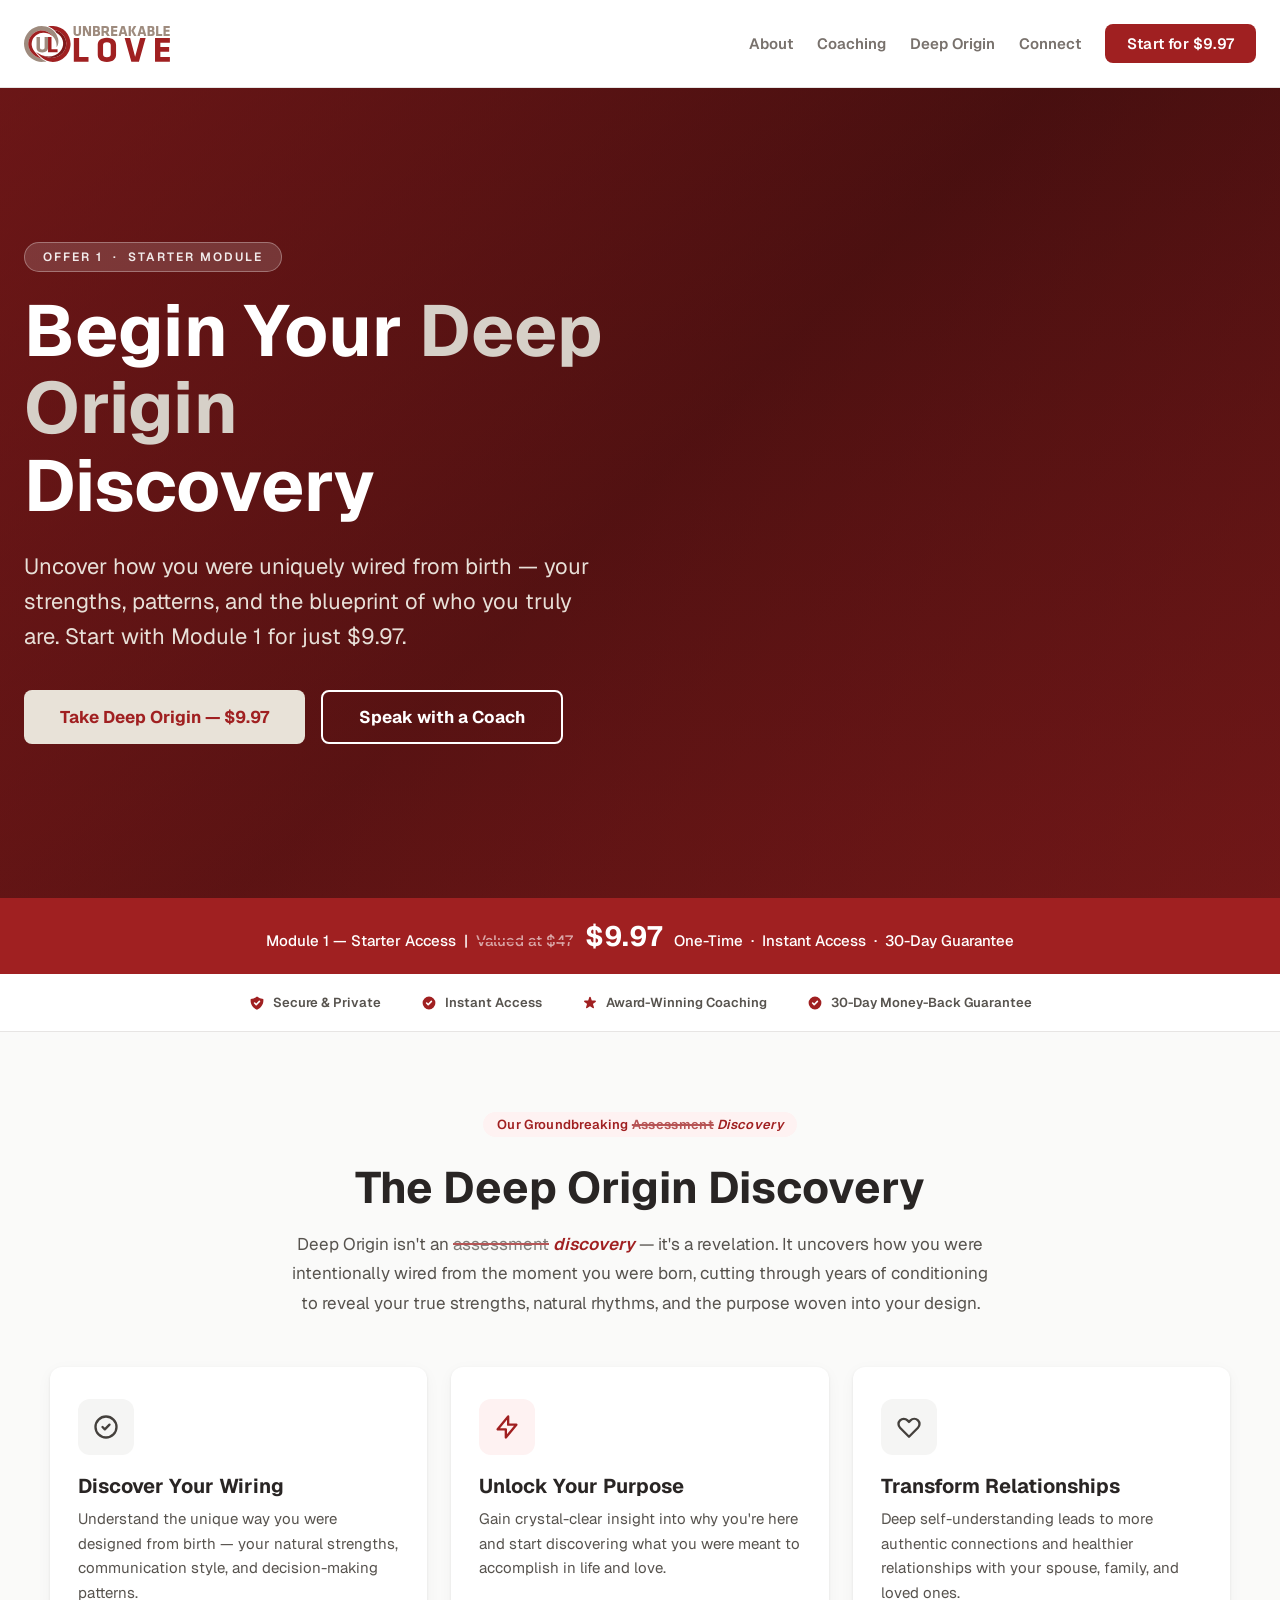
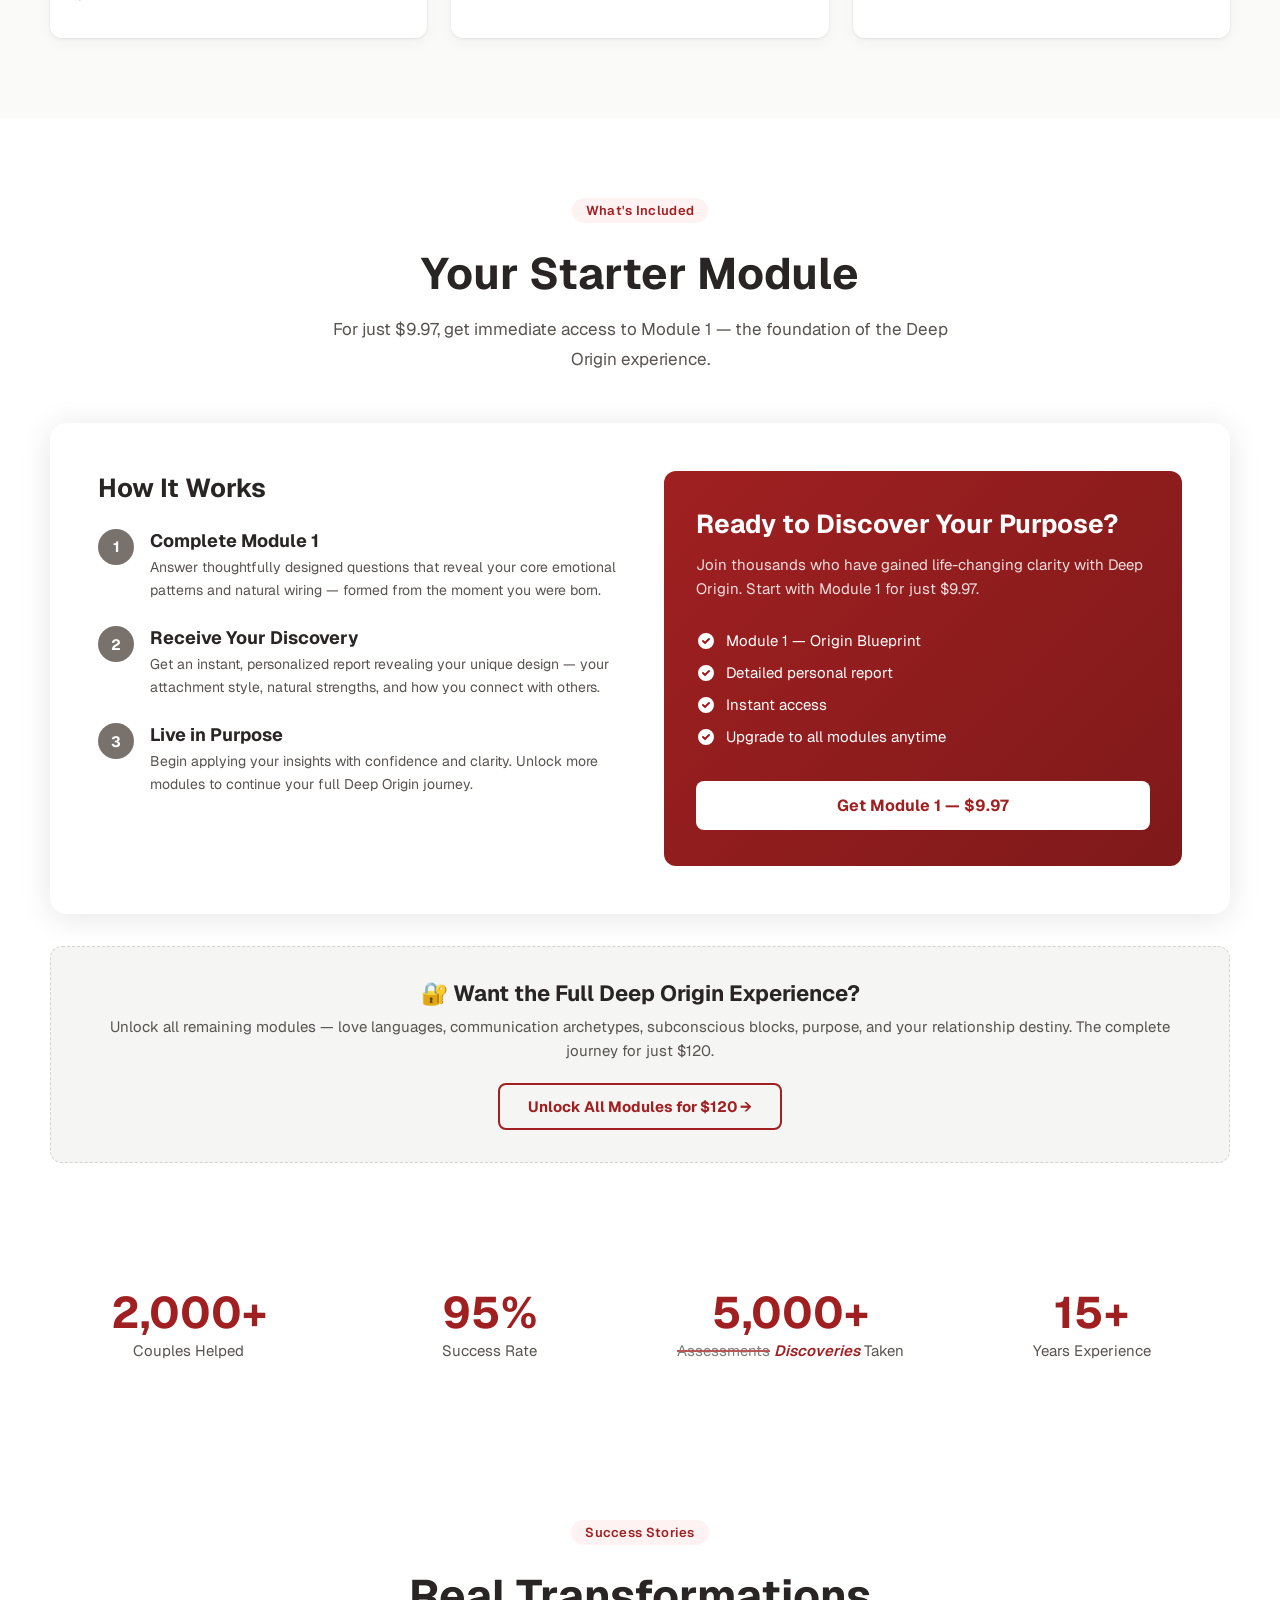
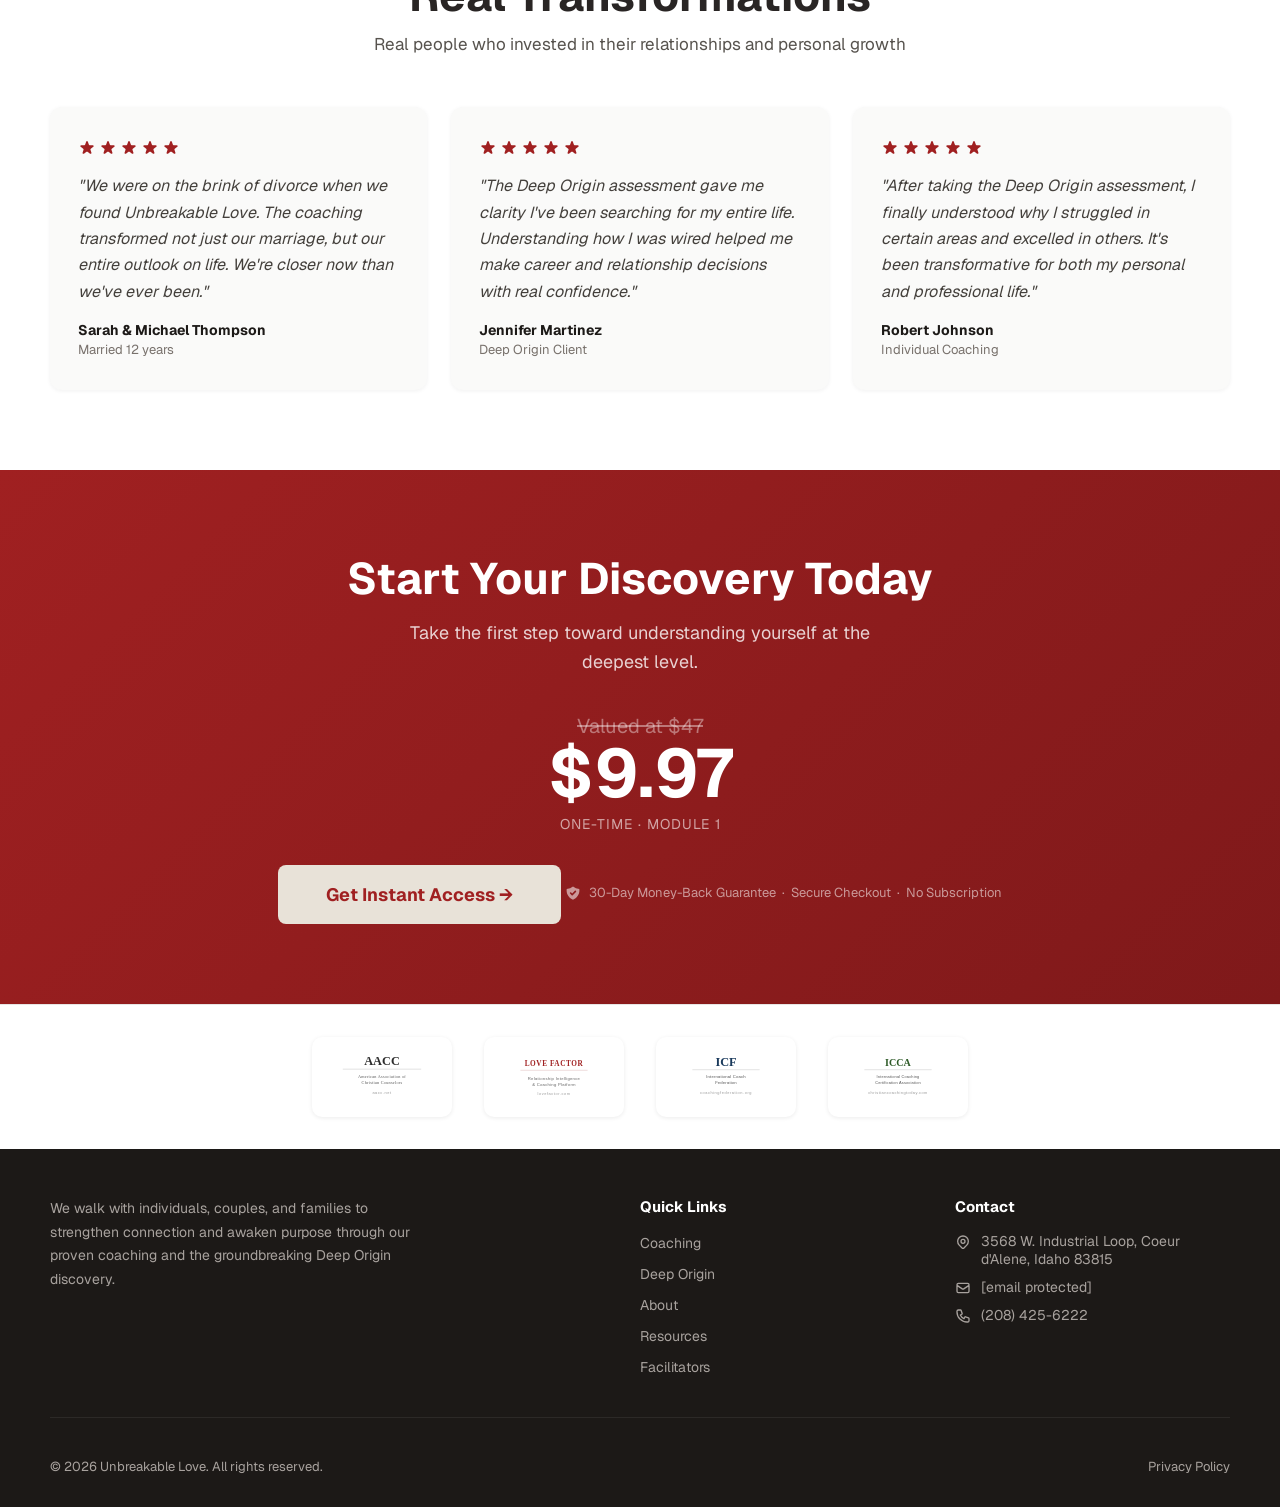
==== index.html @ 529468a9 "index page" ====
<!DOCTYPE html>
<html lang="en">
<head>
<meta charset="UTF-8">
<meta name="viewport" content="width=device-width, initial-scale=1.0">
<title>Deep Origin – Starter Module | Unbreakable Love</title>
<link href="https://fonts.googleapis.com/css2?family=Geist:wght@300;400;500;600;700&family=Lora:ital,wght@0,400;0,600;1,400&display=swap" rel="stylesheet">
<style>
  *, *::before, *::after { box-sizing: border-box; margin: 0; padding: 0; }

  :root {
    --primary:     #a02021;
    --primary-dk:  #7f191a;
    --primary-lt:  #c0392b;
    --stone-50:    #fafaf9;
    --stone-100:   #f5f5f4;
    --stone-200:   #e7e5e4;
    --stone-300:   #d6d3d1;
    --stone-400:   #a8a29e;
    --stone-500:   #78716c;
    --stone-600:   #57534e;
    --stone-700:   #44403c;
    --stone-800:   #292524;
    --stone-900:   #1c1917;
    --white:       #ffffff;
    --r:           8px;
  }

  html { scroll-behavior: smooth; }
  body {
    font-family: 'Geist', system-ui, sans-serif;
    background: var(--white);
    color: var(--stone-800);
    overflow-x: hidden;
    -webkit-font-smoothing: antialiased;
  }

  /* ── NAV ── */
  nav {
    position: sticky; top: 0; z-index: 100;
    background: rgba(255,255,255,0.85);
    backdrop-filter: blur(12px) saturate(150%);
    border-bottom: 1px solid var(--stone-200);
    padding: 0 24px;
    height: 5.5rem;
    display: flex; align-items: center; justify-content: center;
  }

  .nav-inner {
    width: 100%; max-width: 1280px;
    display: flex; align-items: center; justify-content: space-between;
  }

  .nav-logo img { height: 36px; display: block; }
  .nav-logo-text {
    font-family: 'Lora', serif;
    font-size: 20px; font-weight: 600;
    color: var(--stone-800);
  }

  .nav-links { display: flex; align-items: center; gap: 24px; }
  .nav-links a {
    font-size: 15px; font-weight: 600; color: var(--stone-500);
    text-decoration: none; transition: color 0.15s;
  }
  .nav-links a:hover { color: var(--primary); }

  .nav-cta {
    background: var(--primary);
    color: var(--white) !important;
    padding: 10px 22px;
    border-radius: var(--r);
    font-weight: 600;
    font-size: 14px;
    letter-spacing: 0.2px;
    transition: background 0.15s, transform 0.15s !important;
  }
  .nav-cta:hover { background: var(--primary-dk) !important; transform: translateY(-1px); }

  /* ── HERO ── */
  .hero {
    position: relative;
    min-height: 90vh;
    display: flex; align-items: center; justify-content: center;
    overflow: hidden;
  }

  .hero-bg {
    position: absolute; inset: 0;
    background: linear-gradient(135deg, rgba(160,32,33,0.55) 0%, rgba(127,25,26,0.35) 50%, rgba(160,32,33,0.45) 100%),
                linear-gradient(180deg, #2a0a0a 0%, #4a1010 100%);
  }

  /* Couple photo overlay using a warm gradient to simulate the site photo */
  .hero-bg::after {
    content: '';
    position: absolute; inset: 0;
    background-image: url('https://www.unbreakablelove.com/images/backgrounds/hero-couple.png');
    background-size: cover;
    background-position: center;
    opacity: 0.7;
    mix-blend-mode: multiply;
  }

  .hero-inner {
    position: relative; z-index: 2;
    max-width: 1280px; width: 100%;
    padding: 8rem 24px;
  }

  .hero-content { max-width: 720px; }

  .hero h1 {
    font-size: clamp(40px, 7vw, 72px);
    font-weight: 700;
    color: var(--white);
    line-height: 1.08;
    margin-bottom: 24px;
  }

  .hero h1 span { color: #d6d0c8; }

  .hero-sub {
    font-size: clamp(17px, 2.2vw, 22px);
    color: #e8e0d8;
    line-height: 1.6;
    margin-bottom: 36px;
    max-width: 580px;
    font-weight: 400;
  }

  .hero-badge {
    display: inline-block;
    background: rgba(255,255,255,0.15);
    border: 1px solid rgba(255,255,255,0.3);
    color: rgba(255,255,255,0.9);
    font-size: 12px; font-weight: 600;
    letter-spacing: 2px; text-transform: uppercase;
    padding: 6px 18px; border-radius: 100px;
    margin-bottom: 20px;
  }

  .btn-primary {
    display: inline-flex; align-items: center; gap: 8px;
    background: #e8e2d8;
    color: var(--primary);
    font-weight: 700; font-size: 17px;
    padding: 16px 36px;
    border-radius: var(--r);
    text-decoration: none; border: none; cursor: pointer;
    transition: background 0.15s, transform 0.15s;
  }
  .btn-primary:hover { background: var(--white); transform: translateY(-1px); }

  .btn-outline-white {
    display: inline-flex; align-items: center; gap: 8px;
    background: transparent;
    border: 2px solid var(--white);
    color: var(--white);
    font-weight: 700; font-size: 17px;
    padding: 14px 36px;
    border-radius: var(--r);
    text-decoration: none; cursor: pointer;
    transition: background 0.15s, color 0.15s;
  }
  .btn-outline-white:hover { background: var(--white); color: var(--primary); }

  .hero-btns { display: flex; gap: 16px; flex-wrap: wrap; }

  /* ── PRICE BANNER ── */
  .price-banner {
    background: var(--primary);
    color: var(--white);
    text-align: center;
    padding: 20px 24px;
  }

  .price-banner p { font-size: 15px; font-weight: 500; }
  .price-banner strong { font-size: 28px; font-weight: 700; margin: 0 8px; }
  .price-banner s { font-size: 15px; opacity: 0.6; }

  /* ── TRUST BAR ── */
  .trust-bar {
    background: var(--white);
    border-bottom: 1px solid var(--stone-200);
    padding: 20px 24px;
    display: flex; justify-content: center; align-items: center; gap: 40px; flex-wrap: wrap;
  }

  .trust-item {
    display: flex; align-items: center; gap: 8px;
    font-size: 13px; font-weight: 600; color: var(--stone-600);
  }

  .trust-item svg { color: var(--primary); }

  /* ── SECTIONS ── */
  .sec { padding: 80px 24px; }
  .sec-stone { background: var(--stone-50); }
  .sec-white { background: var(--white); }
  .container { max-width: 1180px; margin: 0 auto; }
  .container-sm { max-width: 780px; margin: 0 auto; }

  .sec-label {
    display: inline-block;
    background: #fef2f2;
    color: var(--primary);
    font-size: 13px; font-weight: 600;
    padding: 4px 14px; border-radius: 100px;
    margin-bottom: 14px;
    letter-spacing: 0.3px;
  }

  .sec-title {
    font-size: clamp(28px, 4vw, 44px);
    font-weight: 700;
    color: var(--stone-800);
    line-height: 1.15;
    margin-bottom: 16px;
  }

  .body-p {
    font-size: 17px; line-height: 1.75;
    color: var(--stone-600); font-weight: 400;
  }

  /* ── WHAT IS ── */
  .what-grid {
    display: grid;
    grid-template-columns: repeat(auto-fit, minmax(240px, 1fr));
    gap: 24px;
    margin-top: 48px;
  }

  .what-card {
    background: var(--white);
    border-radius: 12px;
    padding: 32px 28px;
    box-shadow: 0 1px 3px rgba(0,0,0,0.08), 0 4px 16px rgba(0,0,0,0.04);
    transition: box-shadow 0.2s, transform 0.2s;
  }

  .what-card:hover { box-shadow: 0 4px 24px rgba(0,0,0,0.12); transform: translateY(-3px); }

  .what-icon {
    width: 56px; height: 56px;
    background: #fef2f2;
    border-radius: 12px;
    display: flex; align-items: center; justify-content: center;
    margin-bottom: 18px;
  }

  .what-icon svg { color: var(--primary); }
  .what-icon.stone { background: var(--stone-100); }
  .what-icon.stone svg { color: var(--stone-700); }

  .what-card h3 { font-size: 20px; font-weight: 700; color: var(--stone-800); margin-bottom: 8px; }
  .what-card p { font-size: 15px; line-height: 1.65; color: var(--stone-600); }

  /* ── MODULE SECTION ── */
  .module-wrap {
    background: var(--white);
    border-radius: 16px;
    box-shadow: 0 4px 32px rgba(0,0,0,0.1);
    padding: 48px;
    margin-top: 48px;
    display: grid;
    grid-template-columns: 1fr 1fr;
    gap: 48px;
    align-items: start;
  }

  .how-steps { display: flex; flex-direction: column; gap: 24px; }

  .step {
    display: flex; gap: 16px; align-items: flex-start;
  }

  .step-num {
    width: 36px; height: 36px; flex-shrink: 0;
    background: var(--stone-500);
    color: var(--white);
    border-radius: 50%;
    display: flex; align-items: center; justify-content: center;
    font-weight: 700; font-size: 15px;
  }

  .step h4 { font-size: 18px; font-weight: 700; color: var(--stone-800); margin-bottom: 4px; }
  .step p { font-size: 14px; line-height: 1.65; color: var(--stone-600); }

  /* CTA CARD inside module */
  .module-cta-card {
    background: linear-gradient(135deg, var(--primary) 0%, var(--primary-dk) 100%);
    border-radius: 12px;
    padding: 36px 32px;
    color: var(--white);
  }

  .module-cta-card h3 { font-size: 26px; font-weight: 700; margin-bottom: 12px; }
  .module-cta-card p { font-size: 15px; opacity: 0.85; margin-bottom: 24px; line-height: 1.6; }

  .checklist { list-style: none; margin-bottom: 28px; }
  .checklist li {
    display: flex; align-items: center; gap: 10px;
    font-size: 15px; padding: 6px 0;
  }
  .checklist li svg { flex-shrink: 0; }

  .btn-white {
    display: block; width: 100%; text-align: center;
    background: var(--white); color: var(--primary);
    font-weight: 700; font-size: 16px;
    padding: 14px 24px; border-radius: var(--r);
    text-decoration: none; transition: background 0.15s;
  }
  .btn-white:hover { background: #f5f5f4; }

  /* ── UPSELL BOX ── */
  .upsell-box {
    background: var(--stone-100);
    border: 1px dashed var(--stone-300);
    border-radius: 12px;
    padding: 32px;
    margin-top: 32px;
    text-align: center;
  }

  .upsell-box h4 { font-size: 22px; font-weight: 700; color: var(--stone-800); margin-bottom: 8px; }
  .upsell-box p { font-size: 15px; color: var(--stone-600); margin-bottom: 20px; line-height: 1.6; }

  .btn-primary-outline {
    display: inline-block;
    border: 2px solid var(--primary);
    color: var(--primary);
    font-weight: 700; font-size: 15px;
    padding: 12px 28px; border-radius: var(--r);
    text-decoration: none; transition: background 0.15s, color 0.15s;
  }
  .btn-primary-outline:hover { background: var(--primary); color: var(--white); }

  /* ── STATS ── */
  .stats-row {
    display: grid;
    grid-template-columns: repeat(4, 1fr);
    gap: 24px;
    text-align: center;
    margin-top: 48px;
  }

  .stat-num {
    font-size: 44px; font-weight: 700; color: var(--primary);
    line-height: 1; margin-bottom: 6px;
  }

  .stat-label { font-size: 15px; color: var(--stone-600); }

  /* ── TESTIMONIALS ── */
  .testi-grid {
    display: grid;
    grid-template-columns: repeat(auto-fit, minmax(260px, 1fr));
    gap: 24px;
    margin-top: 48px;
  }

  .testi-card {
    background: var(--stone-50);
    border-radius: 12px;
    padding: 32px 28px;
    box-shadow: 0 1px 4px rgba(0,0,0,0.06);
    transition: box-shadow 0.2s;
  }
  .testi-card:hover { box-shadow: 0 4px 20px rgba(0,0,0,0.1); }

  .stars {
    display: flex; gap: 3px; margin-bottom: 16px;
  }
  .stars svg { color: var(--primary); width: 18px; height: 18px; }

  .testi-card blockquote {
    font-size: 16px; line-height: 1.65;
    color: var(--stone-700); font-style: italic;
    margin-bottom: 16px;
  }

  .testi-name { font-weight: 700; font-size: 14px; color: var(--stone-900); }
  .testi-role { font-size: 13px; color: var(--stone-500); margin-top: 2px; }

  /* ── CTA BOTTOM ── */
  .cta-bottom {
    background: linear-gradient(135deg, var(--primary) 0%, var(--primary-dk) 100%);
    padding: 80px 24px;
    text-align: center;
  }

  .cta-bottom h2 { font-size: clamp(28px, 4vw, 44px); font-weight: 700; color: var(--white); margin-bottom: 12px; }
  .cta-bottom p { font-size: 18px; color: rgba(255,255,255,0.8); max-width: 520px; margin: 0 auto 36px; line-height: 1.6; }

  .price-display {
    display: flex; align-items: center; justify-content: center; gap: 14px;
    margin-bottom: 32px;
  }

  .price-display .old { font-size: 20px; color: rgba(255,255,255,0.4); text-decoration: line-through; }
  .price-display .new { font-size: 68px; font-weight: 700; color: var(--white); line-height: 1; }
  .price-display .period { font-size: 14px; color: rgba(255,255,255,0.6); margin-top: 8px; letter-spacing: 1px; }

  .guarantee {
    display: inline-flex; align-items: center; gap: 8px;
    font-size: 13px; color: rgba(255,255,255,0.55);
    margin-top: 18px;
  }

  /* ── ASSOC ── */
  .assoc-bar {
    background: var(--white);
    border-top: 1px solid var(--stone-200);
    padding: 32px 24px;
    display: flex; justify-content: center; align-items: center; gap: 32px; flex-wrap: wrap;
  }

  .assoc-bar a {
    display: flex; align-items: center; justify-content: center;
    width: 140px; height: 80px;
    background: var(--white);
    border-radius: 10px;
    padding: 12px;
    box-shadow: 0 1px 4px rgba(0,0,0,0.08);
    transition: box-shadow 0.2s;
  }
  .assoc-bar a:hover { box-shadow: 0 4px 16px rgba(0,0,0,0.12); }
  .assoc-bar img { max-height: 100%; max-width: 100%; object-fit: contain; filter: grayscale(1); transition: filter 0.2s; }
  .assoc-bar a:hover img { filter: grayscale(0); }

  /* ── FOOTER ── */
  footer {
    background: var(--stone-900);
    color: var(--stone-400);
    padding: 48px 24px 32px;
  }

  .footer-inner { max-width: 1180px; margin: 0 auto; }
  .footer-top {
    display: grid; grid-template-columns: 2fr 1fr 1fr; gap: 40px;
    margin-bottom: 40px;
    padding-bottom: 40px;
    border-bottom: 1px solid rgba(255,255,255,0.07);
  }

  .footer-logo { height: 52px; margin-bottom: 16px; }
  .footer-desc { font-size: 14px; line-height: 1.7; color: var(--stone-400); max-width: 360px; }

  .footer-col h4 { font-size: 15px; font-weight: 700; color: var(--white); margin-bottom: 16px; }
  .footer-col ul { list-style: none; display: flex; flex-direction: column; gap: 10px; }
  .footer-col ul li a { font-size: 14px; color: var(--stone-400); text-decoration: none; transition: color 0.15s; }
  .footer-col ul li a:hover { color: var(--stone-200); }

  .footer-contact { list-style: none; display: flex; flex-direction: column; gap: 12px; }
  .footer-contact li { display: flex; align-items: flex-start; gap: 10px; font-size: 14px; color: var(--stone-400); }
  .footer-contact li svg { flex-shrink: 0; margin-top: 2px; width: 16px; height: 16px; }

  .footer-bottom {
    display: flex; align-items: center; justify-content: space-between; flex-wrap: wrap; gap: 12px;
    font-size: 13px;
  }

  .footer-bottom a { color: var(--stone-400); text-decoration: none; transition: color 0.15s; }
  .footer-bottom a:hover { color: var(--stone-200); }

  @media (max-width: 768px) {
    nav .nav-links { display: none; }
    .module-wrap { grid-template-columns: 1fr; padding: 28px; }
    .stats-row { grid-template-columns: repeat(2, 1fr); }
    .footer-top { grid-template-columns: 1fr; }
    .hero-inner { padding: 6rem 20px; }
  }

  /* <s>Assessment</s> <span class="discovery-label">Discovery</span> → Discovery strikethrough style */
  s {
    text-decoration: line-through;
    text-decoration-color: var(--primary);
    text-decoration-thickness: 2px;
    color: inherit;
  }
  s + * , s + span, s ~ * { }


  /* <s>Assessment</s> <span class="discovery-label">Discovery</span> strikethrough + Discovery label */
  s {
    text-decoration: line-through;
    text-decoration-color: var(--primary);
    text-decoration-thickness: 2px;
    color: inherit;
    opacity: 0.75;
  }
  .discovery-label {
    color: var(--primary);
    font-style: italic;
    font-weight: 600;
  }

</style>
</head>
<body>

<!-- NAV -->
<nav>
  <div class="nav-inner">
    <a href="https://www.unbreakablelove.com" class="nav-logo"><svg viewBox="0 0 2455.1 605.8" style="height:36px;width:auto;display:block;" aria-label="Unbreakable Love"><g><g><path d="M959.9,0v118.4c0,25.3-15.8,51.2-63,51.2s-63-25.8-63-51.2V0h37.6v114.9c0,13.5,6.5,21.3,25.3,21.3s25.3-7.8,25.3-21.3V0h37.6Z" style="fill:#9e8b7e"/><path d="M1027.1,57.2v109.9h-35.9V0h46.2l54.9,115.1V0h35.9v167.1h-46.4l-54.7-109.9Z" style="fill:#9e8b7e"/><path d="M1232.1,167.1h-71.2V0h66c34.9,0,47.7,14,47.7,36.6v17.1c0,12-5.3,20.6-18.6,26.3,13.8,3.3,24.6,15.3,24.6,30.9v16.3c0,23.6-15.1,39.9-48.4,39.9ZM1236.9,42.1c0-7.3-4.5-11.8-15-11.8h-23.3v38.1h23.3c10,0,15-5,15-11.8v-14.5ZM1242.9,111.9c0-9.3-5.8-14-15.8-14h-28.6v38.9h23.3c11.8,0,21.1-2.5,21.1-14.6v-10.3Z" style="fill:#9e8b7e"/><path d="M1364.1,115.1h-22.1v51.9h-37.6V0h69.5c40.6,0,55.7,16.1,55.7,47.4v20.6c0,20.8-7.5,34.9-24.3,41.9l40.4,57.2h-44.7l-36.9-51.9ZM1391.9,50.9c0-12.5-4.8-17.6-20.1-17.6h-29.9v49.2h29.9c16.1,0,20.1-5.8,20.1-18.3v-13.3Z" style="fill:#9e8b7e"/><path d="M1465.7,167.1V0h105.1v33.4h-67.5v30.6h62.2v33.4h-62.2v36.4h67.5v33.4h-105.1Z" style="fill:#9e8b7e"/><path d="M1741.9,167.1h-39.1l-9-32.6h-55.9l-9,32.6h-39.1L1640.5,0h50.2l51.2,167.1ZM1646.3,103.1h38.4l-19.1-70-19.3,70Z" style="fill:#9e8b7e"/><path d="M1760.7,0h37.6v167.1h-37.6V0ZM1803.1,81.8L1848.2,0h42.4l-46.9,81.8,50.4,85.3h-42.4l-48.7-85.3Z" style="fill:#9e8b7e"/><path d="M2060.2,167.1h-39.1l-9-32.6h-55.9l-9,32.6h-39.1L1958.9,0h50.2l51.2,167.1ZM1964.7,103.1h38.4l-19.1-70-19.3,70Z" style="fill:#9e8b7e"/><path d="M2150.3,167.1h-71.2V0h66c34.9,0,47.7,14,47.7,36.6v17.1c0,12-5.3,20.6-18.6,26.3,13.8,3.3,24.6,15.3,24.6,30.9v16.3c0,23.6-15.1,39.9-48.4,39.9ZM2155.1,42.1c0-7.3-4.5-11.8-15.1-11.8h-23.3v38.1h23.3c10,0,15.1-5,15.1-11.8v-14.5ZM2161.1,111.9c0-9.3-5.8-14-15.8-14h-28.6v38.9h23.3c11.8,0,21.1-2.5,21.1-14.6v-10.3Z" style="fill:#9e8b7e"/><path d="M2222.6,167.1V0h37.6v133.7h66.2v33.4h-103.9Z" style="fill:#9e8b7e"/><path d="M2347.7,167.1V0h105.1v33.4h-67.5v30.6h62.2v33.4h-62.2v36.4h67.5v33.4h-105.1Z" style="fill:#9e8b7e"/></g><g><path d="M838.2,599.8V201.8h89.6v318.5h157.8v79.5h-247.4Z" style="fill:#a02021"/><path d="M1549.3,483.9c0,60.4-41.8,121.9-154.2,121.9s-154.2-61.5-154.2-121.9v-166.1c0-60.4,41.8-121.9,154.2-121.9s154.2,61.5,154.2,121.9v166.1ZM1459.6,325.5c0-31.1-19.7-50.2-64.5-50.2s-64.5,19.1-64.5,50.2v150.6c0,31.1,19.7,50.2,64.5,50.2s64.5-19.1,64.5-50.2v-150.6Z" style="fill:#a02021"/><path d="M1934.1,599.8h-127.9l-112.3-398h92l84.3,316.7,84.3-316.7h92l-112.3,398Z" style="fill:#a02021"/><path d="M2204.8,599.8V201.8h250.4v79.5h-160.7v72.9h148.2v79.5h-148.2v86.6h160.7v79.5h-250.4Z" style="fill:#a02021"/></g></g><g><path d="M506.3,68.4c-22.9-21.2-50.9-38-79.1-51.2-6.2-2.9-15.2-6.7-23.9-9.6C431.9,1,462.9-.8,491.6.3c212.2,7.8,352.3,222.8,266.9,419.8-62.5,144.2-232,227.5-381.5,162-67-29.4-118.9-83.9-167.3-137l.6-1.9c36.2,27,77.7,46.9,121.3,59-2.6,3.9-.7,1.9,1.8,2.7,37.2,12,66.2,26.8,106.7,30.7,159.2,15.2,296.1-117.1,267.3-278.8-17.6-98.7-100.6-178.7-201.2-188.4Z" style="fill:#a02021"/><path d="M506.3,68.4c100.6,9.8,183.6,89.7,201.2,188.4,28.8,161.7-108,294-267.3,278.8-40.5-3.9-69.6-18.7-106.7-30.7-2.5-.8-4.3,1.2-1.8-2.7,98.5,27.4,206.2,6.3,275.4-71.9,76.3-86.2,68.8-213.8-21.9-286.3-10-8-36.1-24.9-36.1-24.9,0,0-26-35.4-42.8-50.9Z" style="fill:#7f191a"/><path d="M286.8,540.8c20.9,16.8,43.9,30.6,67.2,43.9l22.7,11.3c-13.1,2.4-26,5.8-39.3,7.5-144.7,18.4-282.3-78.9-324-216.1C-54,165.8,143.8-45.5,369,8.7c104.9,25.3,177.3,102,204,202.8,13.3,50.1,4.9,118.3-29.7,147.6,8.7-17.8,15.1-110.3-63.9-189.2-30.2-30.2-46.8-53.8-86.8-73C214.1,11.2,26.5,183.3,84.4,369.1c28.5,91.5,110.1,153.7,202.5,171.7Z" style="fill:#9e8b7e"/><path d="M392.5,96.8C214.1,11.2,26.5,183.3,84.4,369.1c28.5,91.5,110.1,153.7,202.5,171.7-24.8-20-51.3-46.6-73.2-69.9-40.1-42.5-77.3-86.3-83.4-147-2.7-26.8-.2-41.1,5.1-66.8,0-.4,0-.9,0-1.3,5-14.6,10.3-30.1,18-43.6,14.5-25.5,39.6-50.4,64.3-66,4.4-2.8,29.1-14.5,29.4-16.2,12.9-4.3,25.1-8.7,38.5-11.6,5.4-1.1,10-1.8,15.4-2.6,38.5-5.2,69-1.7,105.3,11.6,14,5.1,25.9,10.8,38.9,18.2,21.5,12.3,34.3,24.1,34.3,24.1-28.2-32.2-46.8-53.8-86.8-73Z" style="fill:#a02021"/><path d="M404.7,184.8v182.4c0,39-24.3,78.8-97,78.8s-97-39.8-97-78.8v-182.4h58v177c0,20.9,10,32.8,39,32.8s39-12,39-32.8v-177h58Z" style="fill:#9e8b7e"/><path d="M404.7,442.2V184.8h58v206h102v51.4h-160Z" style="fill:#a02021"/></g></svg></a>
    <div class="nav-links">
      <a href="https://www.unbreakablelove.com/about">About</a>
      <a href="https://www.unbreakablelove.com/coaching">Coaching</a>
      <a href="https://www.unbreakablelove.com/deeporigin">Deep Origin</a>
      <a href="https://www.unbreakablelove.com/connect">Connect</a>
      <a href="#get-started" class="nav-cta">Start for $9.97</a>
    </div>
  </div>
</nav>

<!-- HERO -->
<section class="hero">
  <div class="hero-bg"></div>
  <div class="hero-inner">
    <div class="hero-content">
      <div class="hero-badge">Offer 1 &nbsp;·&nbsp; Starter Module</div>
      <h1>Begin Your <span>Deep Origin</span><br>Discovery</h1>
      <p class="hero-sub">Uncover how you were uniquely wired from birth — your strengths, patterns, and the blueprint of who you truly are. Start with Module 1 for just $9.97.</p>
      <div class="hero-btns">
        <a href="#get-started" class="btn-primary">Take Deep Origin — $9.97</a>
        <a href="https://www.unbreakablelove.com/coaching" class="btn-outline-white">Speak with a Coach</a>
      </div>
    </div>
  </div>
</section>

<!-- PRICE BANNER -->
<div class="price-banner">
  <p>Module 1 — Starter Access &nbsp;|&nbsp; <s>Valued at $47</s> <strong>$9.97</strong> One-Time &nbsp;·&nbsp; Instant Access &nbsp;·&nbsp; 30-Day Guarantee</p>
</div>

<!-- TRUST BAR -->
<div class="trust-bar">
  <div class="trust-item">
    <svg width="16" height="16" fill="currentColor" viewBox="0 0 20 20"><path fill-rule="evenodd" d="M2.166 4.999A11.954 11.954 0 0010 1.944 11.954 11.954 0 0017.834 5c.11.65.166 1.32.166 2.001 0 5.225-3.34 9.67-8 11.317C5.34 16.67 2 12.225 2 7c0-.682.057-1.35.166-2.001zm11.541 3.708a1 1 0 00-1.414-1.414L9 10.586 7.707 9.293a1 1 0 00-1.414 1.414l2 2a1 1 0 001.414 0l4-4z" clip-rule="evenodd"/></svg>
    Secure & Private
  </div>
  <div class="trust-item">
    <svg width="16" height="16" fill="currentColor" viewBox="0 0 20 20"><path fill-rule="evenodd" d="M10 18a8 8 0 100-16 8 8 0 000 16zm3.707-9.293a1 1 0 00-1.414-1.414L9 10.586 7.707 9.293a1 1 0 00-1.414 1.414l2 2a1 1 0 001.414 0l4-4z" clip-rule="evenodd"/></svg>
    Instant Access
  </div>
  <div class="trust-item">
    <svg width="16" height="16" fill="currentColor" viewBox="0 0 20 20"><path d="M9.049 2.927c.3-.921 1.603-.921 1.902 0l1.07 3.292a1 1 0 00.95.69h3.462c.969 0 1.371 1.24.588 1.81l-2.8 2.034a1 1 0 00-.364 1.118l1.07 3.292c.3.921-.755 1.688-1.54 1.118l-2.8-2.034a1 1 0 00-1.175 0l-2.8 2.034c-.784.57-1.838-.197-1.539-1.118l1.07-3.292a1 1 0 00-.364-1.118L2.98 8.72c-.783-.57-.38-1.81.588-1.81h3.461a1 1 0 00.951-.69l1.07-3.292z"/></svg>
    Award-Winning Coaching
  </div>
  <div class="trust-item">
    <svg width="16" height="16" fill="currentColor" viewBox="0 0 20 20"><path fill-rule="evenodd" d="M10 18a8 8 0 100-16 8 8 0 000 16zm3.707-9.293a1 1 0 00-1.414-1.414L9 10.586 7.707 9.293a1 1 0 00-1.414 1.414l2 2a1 1 0 001.414 0l4-4z" clip-rule="evenodd"/></svg>
    30-Day Money-Back Guarantee
  </div>
</div>

<!-- WHAT IS DEEP ORIGIN -->
<section class="sec sec-stone">
  <div class="container">
    <div style="text-align:center; margin-bottom: 12px;">
      <span class="sec-label">Our Groundbreaking <s>Assessment</s> <span class="discovery-label">Discovery</span></span>
    </div>
    <h2 class="sec-title" style="text-align:center;">The Deep Origin Discovery</h2>
    <p class="body-p" style="text-align:center; max-width:700px; margin:0 auto;">Deep Origin isn't an <s>assessment</s> <span class="discovery-label">discovery</span> — it's a revelation. It uncovers how you were intentionally wired from the moment you were born, cutting through years of conditioning to reveal your true strengths, natural rhythms, and the purpose woven into your design.</p>

    <div class="what-grid">
      <div class="what-card">
        <div class="what-icon stone">
          <svg width="28" height="28" fill="none" stroke="currentColor" viewBox="0 0 24 24"><path stroke-linecap="round" stroke-linejoin="round" stroke-width="2" d="M9 12l2 2 4-4m6 2a9 9 0 11-18 0 9 9 0 0118 0z"/></svg>
        </div>
        <h3>Discover Your Wiring</h3>
        <p>Understand the unique way you were designed from birth — your natural strengths, communication style, and decision-making patterns.</p>
      </div>
      <div class="what-card">
        <div class="what-icon">
          <svg width="28" height="28" fill="none" stroke="currentColor" viewBox="0 0 24 24"><path stroke-linecap="round" stroke-linejoin="round" stroke-width="2" d="M13 10V3L4 14h7v7l9-11h-7z"/></svg>
        </div>
        <h3>Unlock Your Purpose</h3>
        <p>Gain crystal-clear insight into why you're here and start discovering what you were meant to accomplish in life and love.</p>
      </div>
      <div class="what-card">
        <div class="what-icon stone">
          <svg width="28" height="28" fill="none" stroke="currentColor" viewBox="0 0 24 24"><path stroke-linecap="round" stroke-linejoin="round" stroke-width="2" d="M4.318 6.318a4.5 4.5 0 000 6.364L12 20.364l7.682-7.682a4.5 4.5 0 00-6.364-6.364L12 7.636l-1.318-1.318a4.5 4.5 0 00-6.364 0z"/></svg>
        </div>
        <h3>Transform Relationships</h3>
        <p>Deep self-understanding leads to more authentic connections and healthier relationships with your spouse, family, and loved ones.</p>
      </div>
    </div>
  </div>
</section>

<!-- MODULE + HOW IT WORKS -->
<section class="sec sec-white">
  <div class="container">
    <div style="text-align:center; margin-bottom:12px;"><span class="sec-label">What's Included</span></div>
    <h2 class="sec-title" style="text-align:center;">Your Starter Module</h2>
    <p class="body-p" style="text-align:center; max-width:620px; margin:0 auto 8px;">For just $9.97, get immediate access to Module 1 — the foundation of the Deep Origin experience.</p>

    <div class="module-wrap">
      <div>
        <h3 style="font-size:26px; font-weight:700; color:var(--stone-800); margin-bottom:24px;">How It Works</h3>
        <div class="how-steps">
          <div class="step">
            <div class="step-num">1</div>
            <div>
              <h4>Complete Module 1</h4>
              <p>Answer thoughtfully designed questions that reveal your core emotional patterns and natural wiring — formed from the moment you were born.</p>
            </div>
          </div>
          <div class="step">
            <div class="step-num">2</div>
            <div>
              <h4>Receive Your Discovery</h4>
              <p>Get an instant, personalized report revealing your unique design — your attachment style, natural strengths, and how you connect with others.</p>
            </div>
          </div>
          <div class="step">
            <div class="step-num">3</div>
            <div>
              <h4>Live in Purpose</h4>
              <p>Begin applying your insights with confidence and clarity. Unlock more modules to continue your full Deep Origin journey.</p>
            </div>
          </div>
        </div>
      </div>

      <div class="module-cta-card">
        <h3>Ready to Discover Your Purpose?</h3>
        <p>Join thousands who have gained life-changing clarity with Deep Origin. Start with Module 1 for just $9.97.</p>
        <ul class="checklist">
          <li>
            <svg width="20" height="20" fill="currentColor" viewBox="0 0 20 20"><path fill-rule="evenodd" d="M10 18a8 8 0 100-16 8 8 0 000 16zm3.707-9.293a1 1 0 00-1.414-1.414L9 10.586 7.707 9.293a1 1 0 00-1.414 1.414l2 2a1 1 0 001.414 0l4-4z" clip-rule="evenodd"/></svg>
            Module 1 — Origin Blueprint
          </li>
          <li>
            <svg width="20" height="20" fill="currentColor" viewBox="0 0 20 20"><path fill-rule="evenodd" d="M10 18a8 8 0 100-16 8 8 0 000 16zm3.707-9.293a1 1 0 00-1.414-1.414L9 10.586 7.707 9.293a1 1 0 00-1.414 1.414l2 2a1 1 0 001.414 0l4-4z" clip-rule="evenodd"/></svg>
            Detailed personal report
          </li>
          <li>
            <svg width="20" height="20" fill="currentColor" viewBox="0 0 20 20"><path fill-rule="evenodd" d="M10 18a8 8 0 100-16 8 8 0 000 16zm3.707-9.293a1 1 0 00-1.414-1.414L9 10.586 7.707 9.293a1 1 0 00-1.414 1.414l2 2a1 1 0 001.414 0l4-4z" clip-rule="evenodd"/></svg>
            Instant access
          </li>
          <li>
            <svg width="20" height="20" fill="currentColor" viewBox="0 0 20 20"><path fill-rule="evenodd" d="M10 18a8 8 0 100-16 8 8 0 000 16zm3.707-9.293a1 1 0 00-1.414-1.414L9 10.586 7.707 9.293a1 1 0 00-1.414 1.414l2 2a1 1 0 001.414 0l4-4z" clip-rule="evenodd"/></svg>
            Upgrade to all modules anytime
          </li>
        </ul>
        <a href="#get-started" class="btn-white">Get Module 1 — $9.97</a>
      </div>
    </div>

    <div class="upsell-box">
      <h4>🔐 Want the Full Deep Origin Experience?</h4>
      <p>Unlock all remaining modules — love languages, communication archetypes, subconscious blocks, purpose, and your relationship destiny. The complete journey for just $120.</p>
      <a href="https://buy.stripe.com/cNicN60dq3INerj2v0fnO01" class="btn-primary-outline">Unlock All Modules for $120 →</a>
    </div>
  </div>
</section>

<!-- STATS -->
<section class="sec sec-white" style="padding-top:0;">
  <div class="container">
    <div class="stats-row">
      <div><div class="stat-num">2,000+</div><div class="stat-label">Couples Helped</div></div>
      <div><div class="stat-num">95%</div><div class="stat-label">Success Rate</div></div>
      <div><div class="stat-num">5,000+</div><div class="stat-label"><s>Assessments</s> <span class="discovery-label">Discoveries</span> Taken</div></div>
      <div><div class="stat-num">15+</div><div class="stat-label">Years Experience</div></div>
    </div>
  </div>
</section>

<!-- TESTIMONIALS -->
<section class="sec sec-white">
  <div class="container">
    <div style="text-align:center; margin-bottom:12px;"><span class="sec-label">Success Stories</span></div>
    <h2 class="sec-title" style="text-align:center; margin-bottom:8px;">Real Transformations</h2>
    <p class="body-p" style="text-align:center; max-width:600px; margin:0 auto;">Real people who invested in their relationships and personal growth</p>
    <div class="testi-grid">
      <div class="testi-card">
        <div class="stars">
          <svg fill="currentColor" viewBox="0 0 20 20"><path d="M9.049 2.927c.3-.921 1.603-.921 1.902 0l1.07 3.292a1 1 0 00.95.69h3.462c.969 0 1.371 1.24.588 1.81l-2.8 2.034a1 1 0 00-.364 1.118l1.07 3.292c.3.921-.755 1.688-1.54 1.118l-2.8-2.034a1 1 0 00-1.175 0l-2.8 2.034c-.784.57-1.838-.197-1.539-1.118l1.07-3.292a1 1 0 00-.364-1.118L2.98 8.72c-.783-.57-.38-1.81.588-1.81h3.461a1 1 0 00.951-.69l1.07-3.292z"/></svg>
          <svg fill="currentColor" viewBox="0 0 20 20"><path d="M9.049 2.927c.3-.921 1.603-.921 1.902 0l1.07 3.292a1 1 0 00.95.69h3.462c.969 0 1.371 1.24.588 1.81l-2.8 2.034a1 1 0 00-.364 1.118l1.07 3.292c.3.921-.755 1.688-1.54 1.118l-2.8-2.034a1 1 0 00-1.175 0l-2.8 2.034c-.784.57-1.838-.197-1.539-1.118l1.07-3.292a1 1 0 00-.364-1.118L2.98 8.72c-.783-.57-.38-1.81.588-1.81h3.461a1 1 0 00.951-.69l1.07-3.292z"/></svg>
          <svg fill="currentColor" viewBox="0 0 20 20"><path d="M9.049 2.927c.3-.921 1.603-.921 1.902 0l1.07 3.292a1 1 0 00.95.69h3.462c.969 0 1.371 1.24.588 1.81l-2.8 2.034a1 1 0 00-.364 1.118l1.07 3.292c.3.921-.755 1.688-1.54 1.118l-2.8-2.034a1 1 0 00-1.175 0l-2.8 2.034c-.784.57-1.838-.197-1.539-1.118l1.07-3.292a1 1 0 00-.364-1.118L2.98 8.72c-.783-.57-.38-1.81.588-1.81h3.461a1 1 0 00.951-.69l1.07-3.292z"/></svg>
          <svg fill="currentColor" viewBox="0 0 20 20"><path d="M9.049 2.927c.3-.921 1.603-.921 1.902 0l1.07 3.292a1 1 0 00.95.69h3.462c.969 0 1.371 1.24.588 1.81l-2.8 2.034a1 1 0 00-.364 1.118l1.07 3.292c.3.921-.755 1.688-1.54 1.118l-2.8-2.034a1 1 0 00-1.175 0l-2.8 2.034c-.784.57-1.838-.197-1.539-1.118l1.07-3.292a1 1 0 00-.364-1.118L2.98 8.72c-.783-.57-.38-1.81.588-1.81h3.461a1 1 0 00.951-.69l1.07-3.292z"/></svg>
          <svg fill="currentColor" viewBox="0 0 20 20"><path d="M9.049 2.927c.3-.921 1.603-.921 1.902 0l1.07 3.292a1 1 0 00.95.69h3.462c.969 0 1.371 1.24.588 1.81l-2.8 2.034a1 1 0 00-.364 1.118l1.07 3.292c.3.921-.755 1.688-1.54 1.118l-2.8-2.034a1 1 0 00-1.175 0l-2.8 2.034c-.784.57-1.838-.197-1.539-1.118l1.07-3.292a1 1 0 00-.364-1.118L2.98 8.72c-.783-.57-.38-1.81.588-1.81h3.461a1 1 0 00.951-.69l1.07-3.292z"/></svg>
        </div>
        <blockquote>"We were on the brink of divorce when we found Unbreakable Love. The coaching transformed not just our marriage, but our entire outlook on life. We're closer now than we've ever been."</blockquote>
        <div class="testi-name">Sarah & Michael Thompson</div>
        <div class="testi-role">Married 12 years</div>
      </div>
      <div class="testi-card">
        <div class="stars">
          <svg fill="currentColor" viewBox="0 0 20 20"><path d="M9.049 2.927c.3-.921 1.603-.921 1.902 0l1.07 3.292a1 1 0 00.95.69h3.462c.969 0 1.371 1.24.588 1.81l-2.8 2.034a1 1 0 00-.364 1.118l1.07 3.292c.3.921-.755 1.688-1.54 1.118l-2.8-2.034a1 1 0 00-1.175 0l-2.8 2.034c-.784.57-1.838-.197-1.539-1.118l1.07-3.292a1 1 0 00-.364-1.118L2.98 8.72c-.783-.57-.38-1.81.588-1.81h3.461a1 1 0 00.951-.69l1.07-3.292z"/></svg>
          <svg fill="currentColor" viewBox="0 0 20 20"><path d="M9.049 2.927c.3-.921 1.603-.921 1.902 0l1.07 3.292a1 1 0 00.95.69h3.462c.969 0 1.371 1.24.588 1.81l-2.8 2.034a1 1 0 00-.364 1.118l1.07 3.292c.3.921-.755 1.688-1.54 1.118l-2.8-2.034a1 1 0 00-1.175 0l-2.8 2.034c-.784.57-1.838-.197-1.539-1.118l1.07-3.292a1 1 0 00-.364-1.118L2.98 8.72c-.783-.57-.38-1.81.588-1.81h3.461a1 1 0 00.951-.69l1.07-3.292z"/></svg>
          <svg fill="currentColor" viewBox="0 0 20 20"><path d="M9.049 2.927c.3-.921 1.603-.921 1.902 0l1.07 3.292a1 1 0 00.95.69h3.462c.969 0 1.371 1.24.588 1.81l-2.8 2.034a1 1 0 00-.364 1.118l1.07 3.292c.3.921-.755 1.688-1.54 1.118l-2.8-2.034a1 1 0 00-1.175 0l-2.8 2.034c-.784.57-1.838-.197-1.539-1.118l1.07-3.292a1 1 0 00-.364-1.118L2.98 8.72c-.783-.57-.38-1.81.588-1.81h3.461a1 1 0 00.951-.69l1.07-3.292z"/></svg>
          <svg fill="currentColor" viewBox="0 0 20 20"><path d="M9.049 2.927c.3-.921 1.603-.921 1.902 0l1.07 3.292a1 1 0 00.95.69h3.462c.969 0 1.371 1.24.588 1.81l-2.8 2.034a1 1 0 00-.364 1.118l1.07 3.292c.3.921-.755 1.688-1.54 1.118l-2.8-2.034a1 1 0 00-1.175 0l-2.8 2.034c-.784.57-1.838-.197-1.539-1.118l1.07-3.292a1 1 0 00-.364-1.118L2.98 8.72c-.783-.57-.38-1.81.588-1.81h3.461a1 1 0 00.951-.69l1.07-3.292z"/></svg>
          <svg fill="currentColor" viewBox="0 0 20 20"><path d="M9.049 2.927c.3-.921 1.603-.921 1.902 0l1.07 3.292a1 1 0 00.95.69h3.462c.969 0 1.371 1.24.588 1.81l-2.8 2.034a1 1 0 00-.364 1.118l1.07 3.292c.3.921-.755 1.688-1.54 1.118l-2.8-2.034a1 1 0 00-1.175 0l-2.8 2.034c-.784.57-1.838-.197-1.539-1.118l1.07-3.292a1 1 0 00-.364-1.118L2.98 8.72c-.783-.57-.38-1.81.588-1.81h3.461a1 1 0 00.951-.69l1.07-3.292z"/></svg>
        </div>
        <blockquote>"The Deep Origin assessment gave me clarity I've been searching for my entire life. Understanding how I was wired helped me make career and relationship decisions with real confidence."</blockquote>
        <div class="testi-name">Jennifer Martinez</div>
        <div class="testi-role">Deep Origin Client</div>
      </div>
      <div class="testi-card">
        <div class="stars">
          <svg fill="currentColor" viewBox="0 0 20 20"><path d="M9.049 2.927c.3-.921 1.603-.921 1.902 0l1.07 3.292a1 1 0 00.95.69h3.462c.969 0 1.371 1.24.588 1.81l-2.8 2.034a1 1 0 00-.364 1.118l1.07 3.292c.3.921-.755 1.688-1.54 1.118l-2.8-2.034a1 1 0 00-1.175 0l-2.8 2.034c-.784.57-1.838-.197-1.539-1.118l1.07-3.292a1 1 0 00-.364-1.118L2.98 8.72c-.783-.57-.38-1.81.588-1.81h3.461a1 1 0 00.951-.69l1.07-3.292z"/></svg>
          <svg fill="currentColor" viewBox="0 0 20 20"><path d="M9.049 2.927c.3-.921 1.603-.921 1.902 0l1.07 3.292a1 1 0 00.95.69h3.462c.969 0 1.371 1.24.588 1.81l-2.8 2.034a1 1 0 00-.364 1.118l1.07 3.292c.3.921-.755 1.688-1.54 1.118l-2.8-2.034a1 1 0 00-1.175 0l-2.8 2.034c-.784.57-1.838-.197-1.539-1.118l1.07-3.292a1 1 0 00-.364-1.118L2.98 8.72c-.783-.57-.38-1.81.588-1.81h3.461a1 1 0 00.951-.69l1.07-3.292z"/></svg>
          <svg fill="currentColor" viewBox="0 0 20 20"><path d="M9.049 2.927c.3-.921 1.603-.921 1.902 0l1.07 3.292a1 1 0 00.95.69h3.462c.969 0 1.371 1.24.588 1.81l-2.8 2.034a1 1 0 00-.364 1.118l1.07 3.292c.3.921-.755 1.688-1.54 1.118l-2.8-2.034a1 1 0 00-1.175 0l-2.8 2.034c-.784.57-1.838-.197-1.539-1.118l1.07-3.292a1 1 0 00-.364-1.118L2.98 8.72c-.783-.57-.38-1.81.588-1.81h3.461a1 1 0 00.951-.69l1.07-3.292z"/></svg>
          <svg fill="currentColor" viewBox="0 0 20 20"><path d="M9.049 2.927c.3-.921 1.603-.921 1.902 0l1.07 3.292a1 1 0 00.95.69h3.462c.969 0 1.371 1.24.588 1.81l-2.8 2.034a1 1 0 00-.364 1.118l1.07 3.292c.3.921-.755 1.688-1.54 1.118l-2.8-2.034a1 1 0 00-1.175 0l-2.8 2.034c-.784.57-1.838-.197-1.539-1.118l1.07-3.292a1 1 0 00-.364-1.118L2.98 8.72c-.783-.57-.38-1.81.588-1.81h3.461a1 1 0 00.951-.69l1.07-3.292z"/></svg>
          <svg fill="currentColor" viewBox="0 0 20 20"><path d="M9.049 2.927c.3-.921 1.603-.921 1.902 0l1.07 3.292a1 1 0 00.95.69h3.462c.969 0 1.371 1.24.588 1.81l-2.8 2.034a1 1 0 00-.364 1.118l1.07 3.292c.3.921-.755 1.688-1.54 1.118l-2.8-2.034a1 1 0 00-1.175 0l-2.8 2.034c-.784.57-1.838-.197-1.539-1.118l1.07-3.292a1 1 0 00-.364-1.118L2.98 8.72c-.783-.57-.38-1.81.588-1.81h3.461a1 1 0 00.951-.69l1.07-3.292z"/></svg>
        </div>
        <blockquote>"After taking the Deep Origin assessment, I finally understood why I struggled in certain areas and excelled in others. It's been transformative for both my personal and professional life."</blockquote>
        <div class="testi-name">Robert Johnson</div>
        <div class="testi-role">Individual Coaching</div>
      </div>
    </div>
  </div>
</section>

<!-- CTA BOTTOM -->
<section class="cta-bottom" id="get-started">
  <div class="container-sm">
    <h2>Start Your Discovery Today</h2>
    <p>Take the first step toward understanding yourself at the deepest level.</p>
    <div class="price-display">
      <div>
        <div class="old">Valued at $47</div>
        <div class="new">$9.97</div>
        <div class="period">ONE-TIME · MODULE 1</div>
      </div>
    </div>
    <a href="https://buy.stripe.com/9B6cN63pC0wB5UN5HcfnO00" class="btn-primary" style="font-size:18px; padding:18px 48px;">Get Instant Access →</a>
    <div class="guarantee">
      <svg width="16" height="16" fill="currentColor" viewBox="0 0 20 20"><path fill-rule="evenodd" d="M2.166 4.999A11.954 11.954 0 0010 1.944 11.954 11.954 0 0017.834 5c.11.65.166 1.32.166 2.001 0 5.225-3.34 9.67-8 11.317C5.34 16.67 2 12.225 2 7c0-.682.057-1.35.166-2.001zm11.541 3.708a1 1 0 00-1.414-1.414L9 10.586 7.707 9.293a1 1 0 00-1.414 1.414l2 2a1 1 0 001.414 0l4-4z" clip-rule="evenodd"/></svg>
      30-Day Money-Back Guarantee &nbsp;·&nbsp; Secure Checkout &nbsp;·&nbsp; No Subscription
    </div>
  </div>
</section>

<!-- ASSOC -->
<div class="assoc-bar">
  <a href="https://aacc.net" target="_blank" rel="noopener"><svg viewBox="0 0 200 100" xmlns="http://www.w3.org/2000/svg" style="width:100%;height:100%;">
  <rect width="200" height="100" fill="white"/>
  <text x="100" y="28" text-anchor="middle" font-family="Georgia,serif" font-size="22" font-weight="700" fill="#2d2d2d">AACC</text>
  <line x1="30" y1="36" x2="170" y2="36" stroke="#ccc" stroke-width="1"/>
  <text x="100" y="52" text-anchor="middle" font-family="Georgia,serif" font-size="7.5" fill="#555" letter-spacing="0.5">American Association of</text>
  <text x="100" y="63" text-anchor="middle" font-family="Georgia,serif" font-size="7.5" fill="#555" letter-spacing="0.5">Christian Counselors</text>
  <text x="100" y="80" text-anchor="middle" font-family="Arial,sans-serif" font-size="7" fill="#999" letter-spacing="1">aacc.net</text>
</svg></a>
  <a href="https://www.lovefactor.com" target="_blank" rel="noopener"><svg viewBox="0 0 200 100" xmlns="http://www.w3.org/2000/svg" style="width:100%;height:100%;">
  <rect width="200" height="100" fill="white"/>
  <text x="100" y="30" text-anchor="middle" font-family="Georgia,serif" font-size="13" font-weight="700" fill="#a02021" letter-spacing="1">LOVE FACTOR</text>
  <line x1="40" y1="38" x2="160" y2="38" stroke="#e0c0c0" stroke-width="1"/>
  <text x="100" y="55" text-anchor="middle" font-family="Arial,sans-serif" font-size="7.5" fill="#666" letter-spacing="0.5">Relationship Intelligence</text>
  <text x="100" y="66" text-anchor="middle" font-family="Arial,sans-serif" font-size="7.5" fill="#666" letter-spacing="0.5">&amp; Coaching Platform</text>
  <text x="100" y="82" text-anchor="middle" font-family="Arial,sans-serif" font-size="7" fill="#999" letter-spacing="1">lovefactor.com</text>
</svg></a>
  <a href="https://coachingfederation.org" target="_blank" rel="noopener"><svg viewBox="0 0 200 100" xmlns="http://www.w3.org/2000/svg" style="width:100%;height:100%;">
  <rect width="200" height="100" fill="white"/>
  <text x="100" y="30" text-anchor="middle" font-family="Georgia,serif" font-size="22" font-weight="700" fill="#1a3a5c">ICF</text>
  <line x1="40" y1="37" x2="160" y2="37" stroke="#ccc" stroke-width="1"/>
  <text x="100" y="52" text-anchor="middle" font-family="Arial,sans-serif" font-size="7.5" fill="#555" letter-spacing="0.3">International Coach</text>
  <text x="100" y="63" text-anchor="middle" font-family="Arial,sans-serif" font-size="7.5" fill="#555" letter-spacing="0.3">Federation</text>
  <text x="100" y="80" text-anchor="middle" font-family="Arial,sans-serif" font-size="7" fill="#999" letter-spacing="1">coachingfederation.org</text>
</svg></a>
  <a href="https://christiancoachingtoday.com" target="_blank" rel="noopener"><svg viewBox="0 0 200 100" xmlns="http://www.w3.org/2000/svg" style="width:100%;height:100%;">
  <rect width="200" height="100" fill="white"/>
  <text x="100" y="30" text-anchor="middle" font-family="Georgia,serif" font-size="18" font-weight="700" fill="#2d5a27">ICCA</text>
  <line x1="40" y1="37" x2="160" y2="37" stroke="#ccc" stroke-width="1"/>
  <text x="100" y="52" text-anchor="middle" font-family="Arial,sans-serif" font-size="7" fill="#555" letter-spacing="0.3">International Coaching</text>
  <text x="100" y="63" text-anchor="middle" font-family="Arial,sans-serif" font-size="7" fill="#555" letter-spacing="0.3">Certification Association</text>
  <text x="100" y="80" text-anchor="middle" font-family="Arial,sans-serif" font-size="7" fill="#999" letter-spacing="0.8">christiancoachingtoday.com</text>
</svg></a>
</div>

<!-- FOOTER -->
<footer>
  <div class="footer-inner">
    <div class="footer-top">
      <div>
        <img src="https://www.unbreakablelove.com/images/logos/ub-logo.png" alt="Unbreakable Love" class="footer-logo" onerror="this.style.display='none'">
        <p class="footer-desc">We walk with individuals, couples, and families to strengthen connection and awaken purpose through our proven coaching and the groundbreaking Deep Origin discovery.</p>
      </div>
      <div class="footer-col">
        <h4>Quick Links</h4>
        <ul>
          <li><a href="https://www.unbreakablelove.com/coaching">Coaching</a></li>
          <li><a href="https://www.unbreakablelove.com/deeporigin">Deep Origin</a></li>
          <li><a href="https://www.unbreakablelove.com/about">About</a></li>
          <li><a href="https://www.unbreakablelove.com/resources">Resources</a></li>
          <li><a href="https://www.unbreakablelove.com/facilitators">Facilitators</a></li>
        </ul>
      </div>
      <div class="footer-col">
        <h4>Contact</h4>
        <ul class="footer-contact">
          <li>
            <svg fill="none" stroke="currentColor" viewBox="0 0 24 24"><path stroke-linecap="round" stroke-linejoin="round" stroke-width="2" d="M17.657 16.657L13.414 20.9a1.998 1.998 0 01-2.827 0l-4.244-4.243a8 8 0 1111.314 0z"/><path stroke-linecap="round" stroke-linejoin="round" stroke-width="2" d="M15 11a3 3 0 11-6 0 3 3 0 016 0z"/></svg>
            3568 W. Industrial Loop, Coeur d'Alene, Idaho 83815
          </li>
          <li>
            <svg fill="none" stroke="currentColor" viewBox="0 0 24 24"><path stroke-linecap="round" stroke-linejoin="round" stroke-width="2" d="M3 8l7.89 5.26a2 2 0 002.22 0L21 8M5 19h14a2 2 0 002-2V7a2 2 0 00-2-2H5a2 2 0 00-2 2v10a2 2 0 002 2z"/></svg>
            <a href="/cdn-cgi/l/email-protection" class="__cf_email__" data-cfemail="a6c5c9c8c8c3c5d2e6d3c8c4d4c3c7cdc7c4cac3cac9d0c388c5c9cb">[email&#160;protected]</a>
          </li>
          <li>
            <svg fill="none" stroke="currentColor" viewBox="0 0 24 24"><path stroke-linecap="round" stroke-linejoin="round" stroke-width="2" d="M3 5a2 2 0 012-2h3.28a1 1 0 01.948.684l1.498 4.493a1 1 0 01-.502 1.21l-2.257 1.13a11.042 11.042 0 005.516 5.516l1.13-2.257a1 1 0 011.21-.502l4.493 1.498a1 1 0 01.684.949V19a2 2 0 01-2 2h-1C9.716 21 3 14.284 3 6V5z"/></svg>
            (208) 425-6222
          </li>
        </ul>
      </div>
    </div>
    <div class="footer-bottom">
      <p>© 2026 Unbreakable Love. All rights reserved.</p>
      <div style="display:flex; gap:24px;">
        <a href="https://www.unbreakablelove.com/privacy-policy">Privacy Policy</a>
        <a href="h
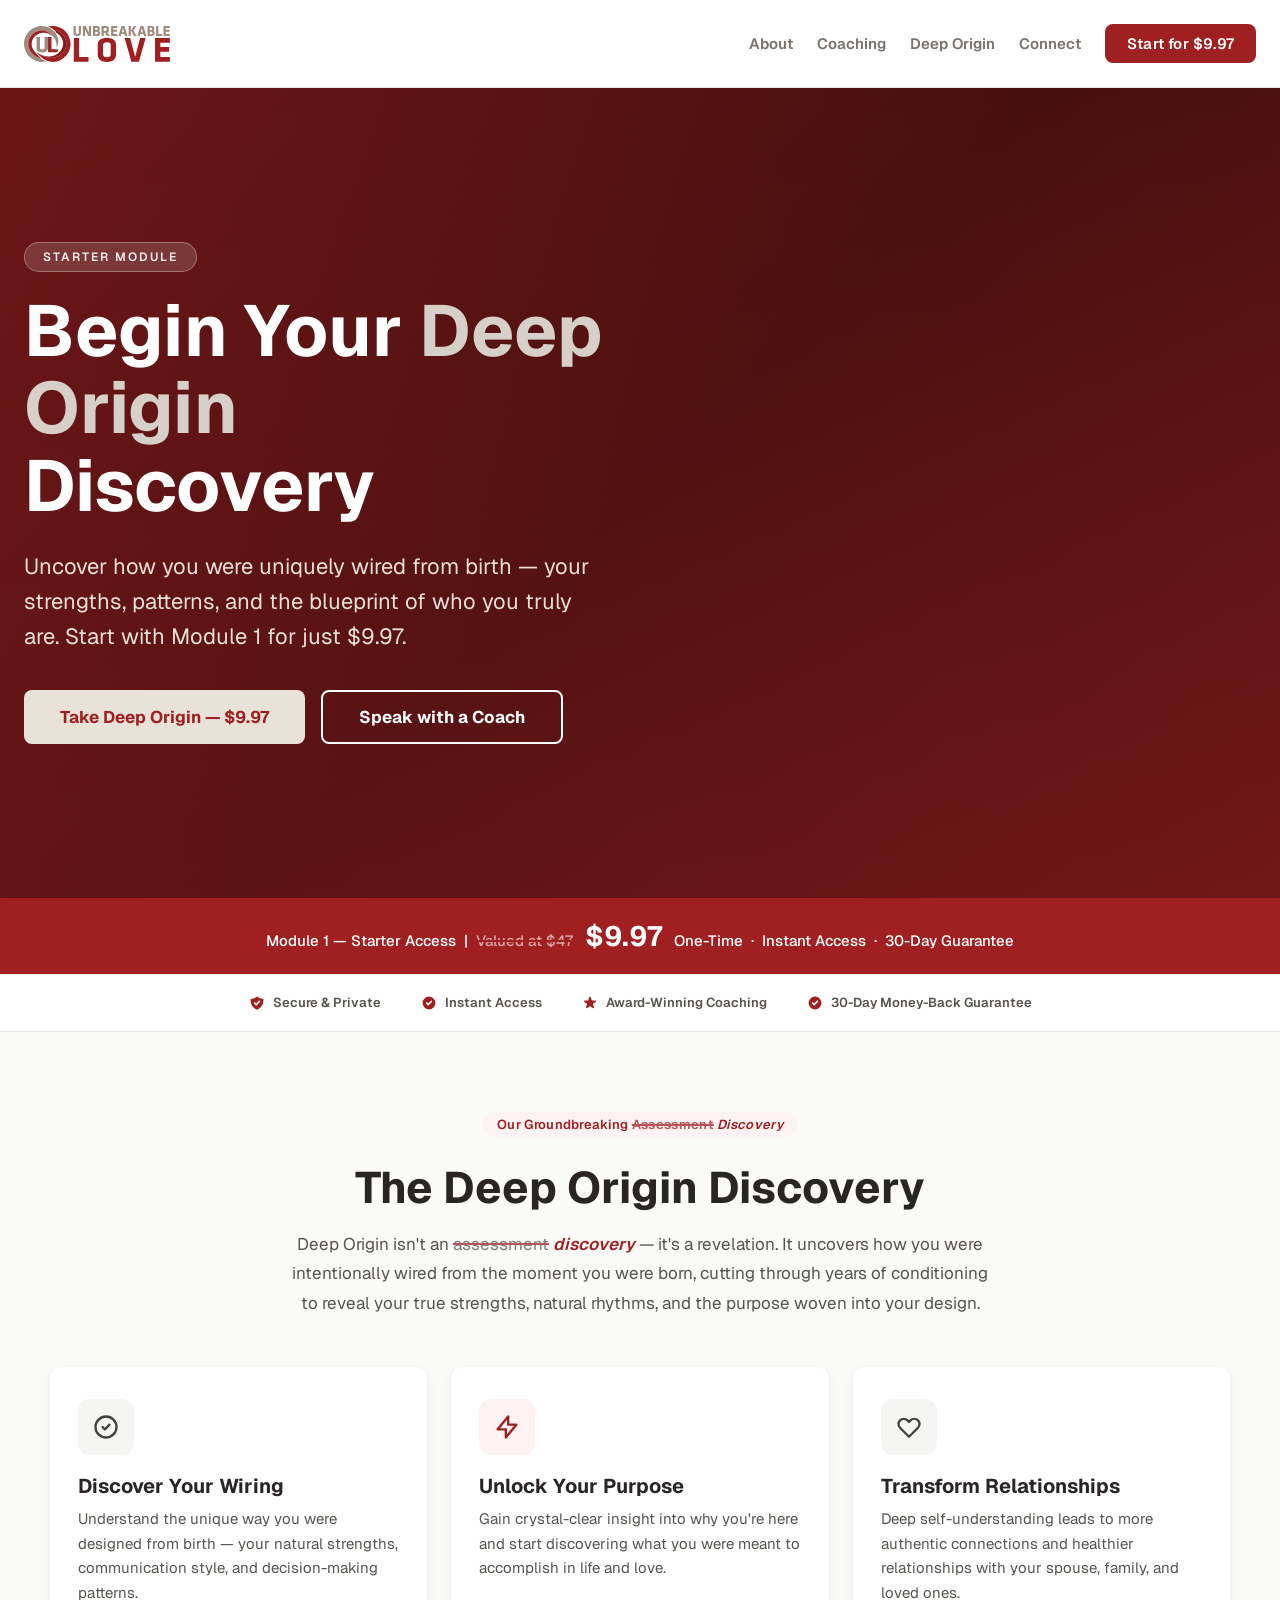
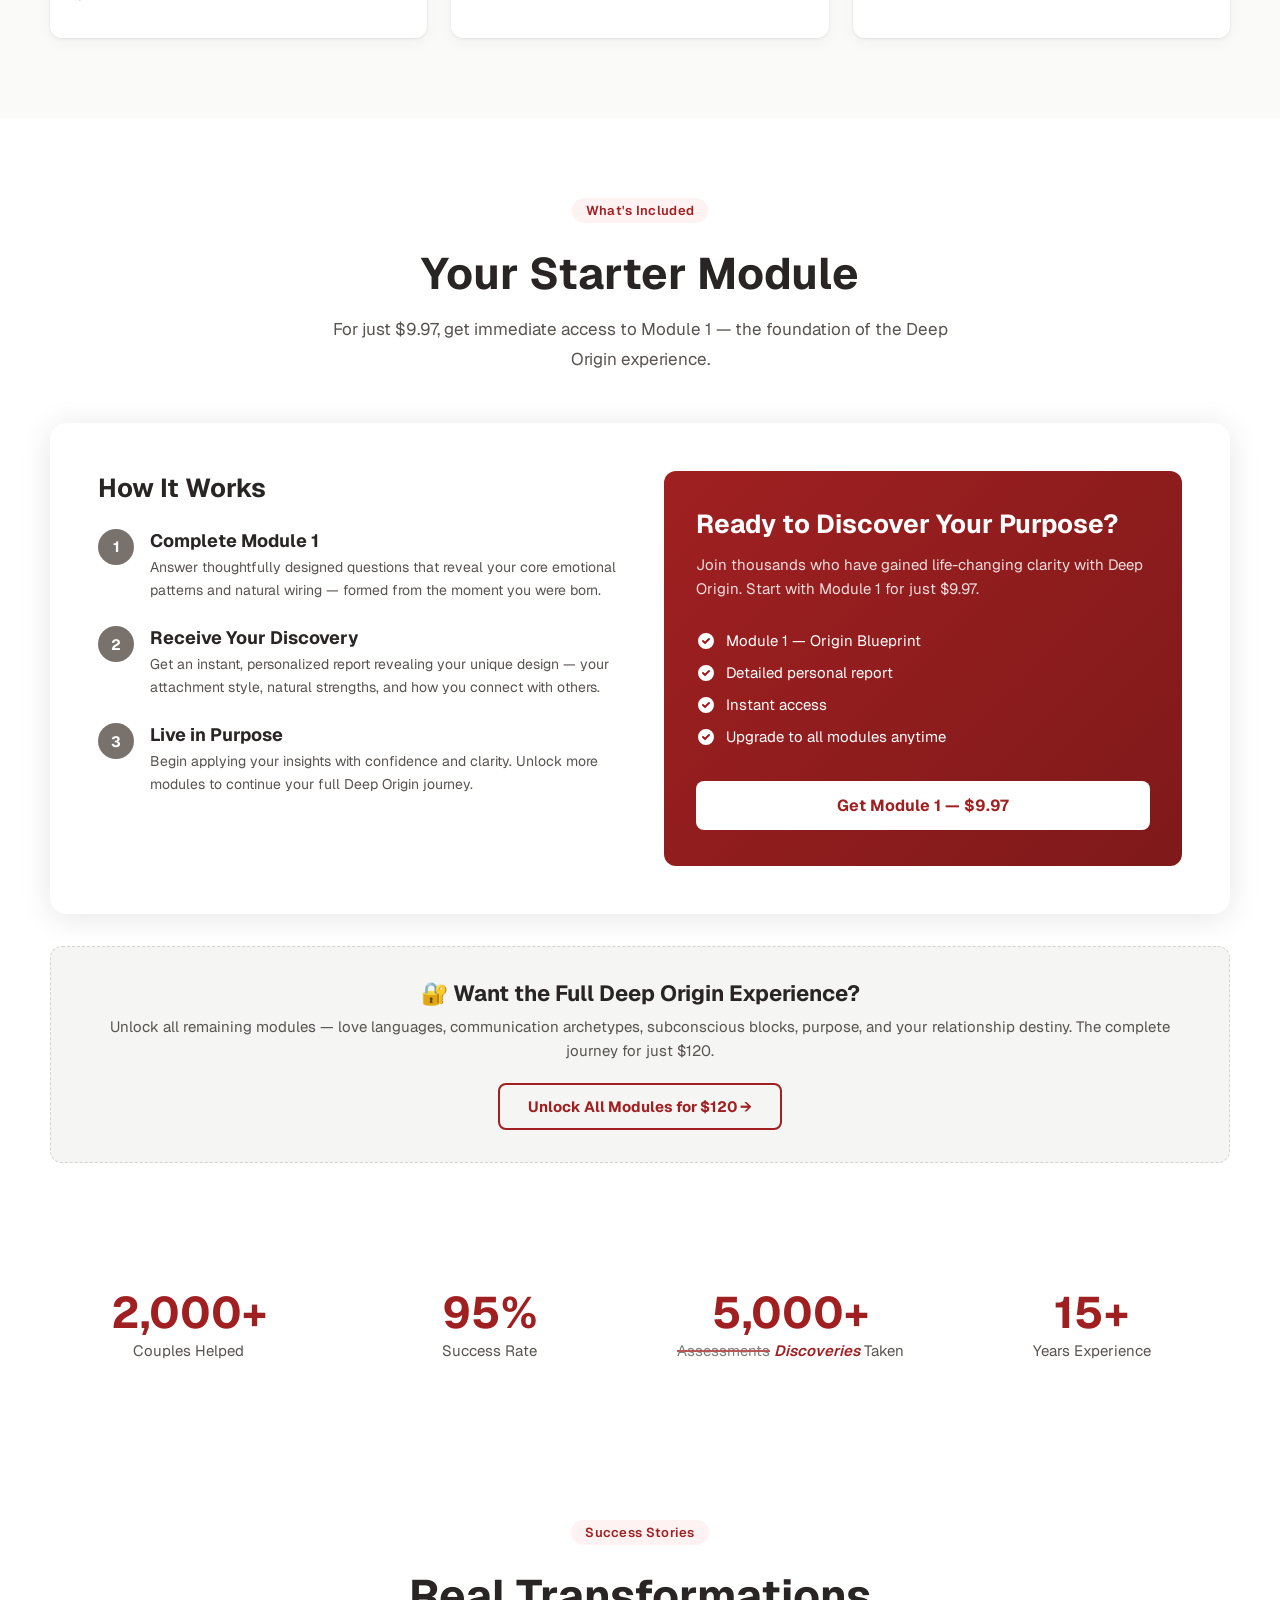
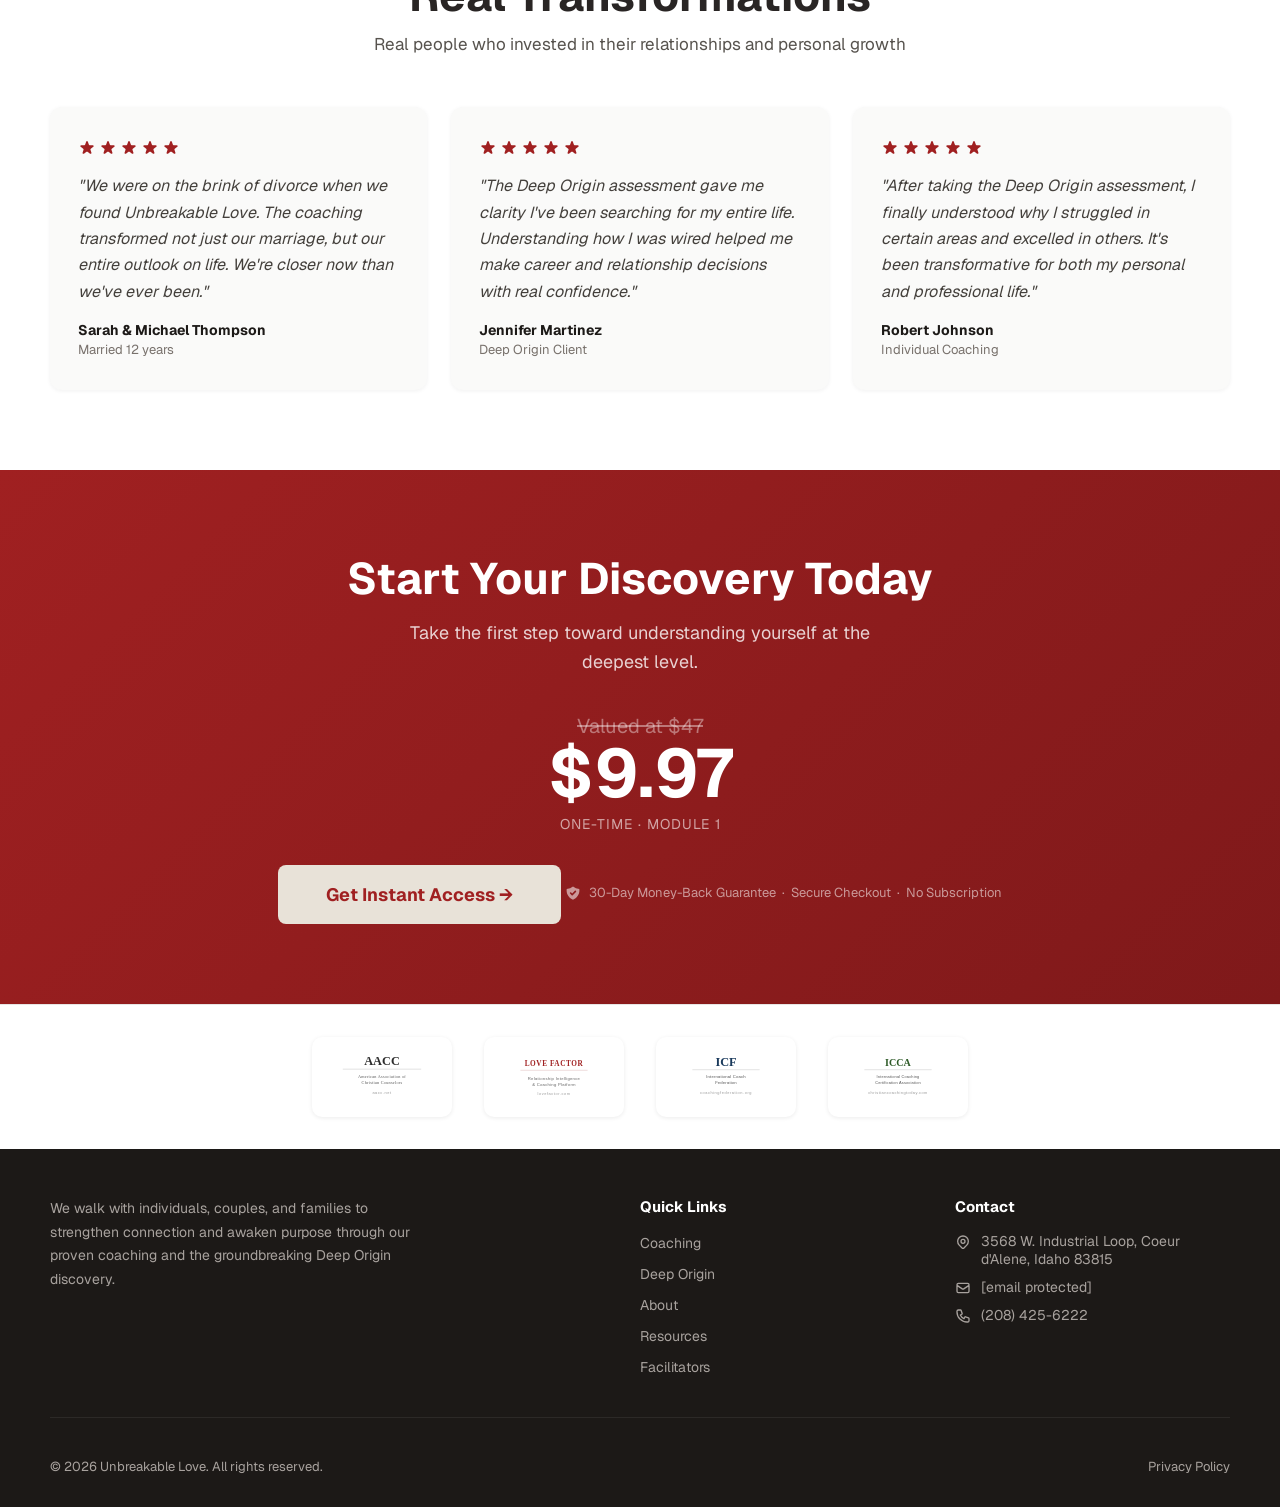
==== commit 1d76531e: "minor text changes" ====
--- a/index.html
+++ b/index.html
@@ -521,7 +521,7 @@
   <div class="hero-bg"></div>
   <div class="hero-inner">
     <div class="hero-content">
-      <div class="hero-badge">Offer 1 &nbsp;·&nbsp; Starter Module</div>
+      <div class="hero-badge">Starter Module</div>
       <h1>Begin Your <span>Deep Origin</span><br>Discovery</h1>
       <p class="hero-sub">Uncover how you were uniquely wired from birth — your strengths, patterns, and the blueprint of who you truly are. Start with Module 1 for just $9.97.</p>
       <div class="hero-btns">
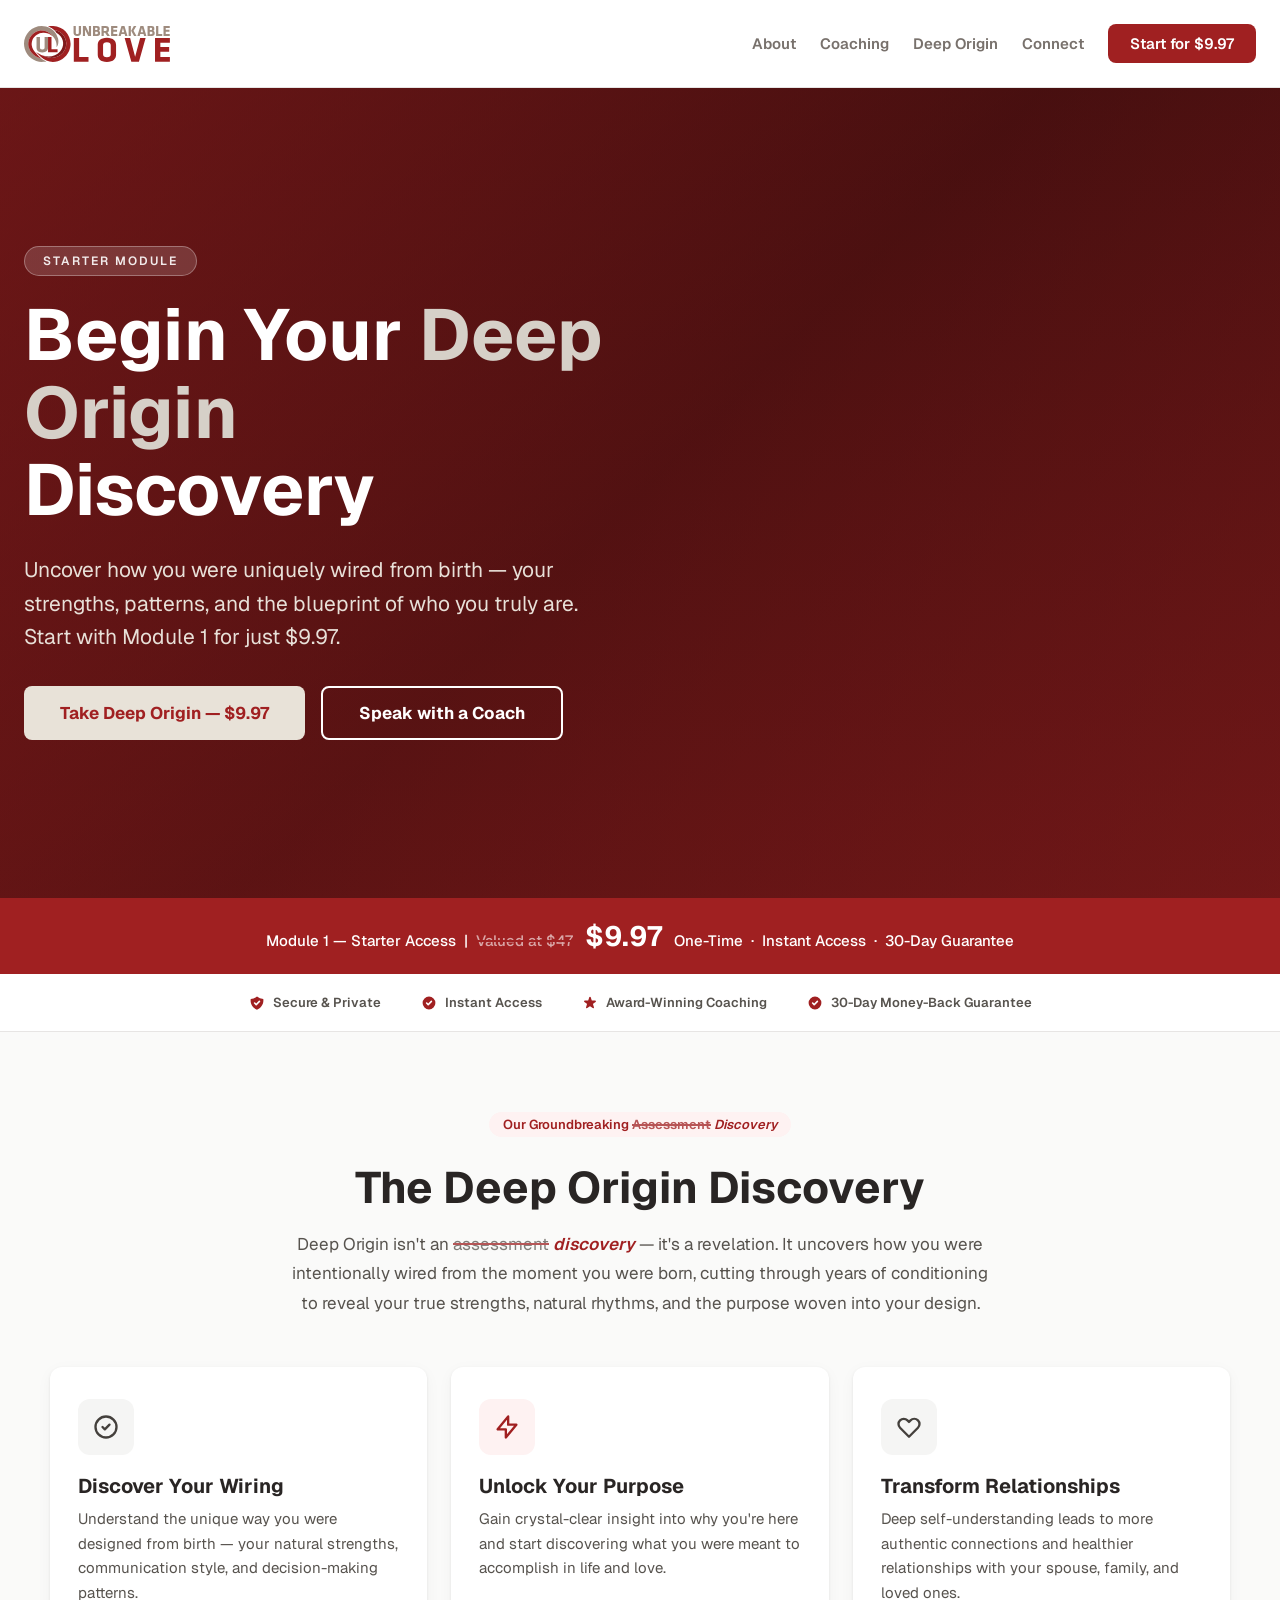
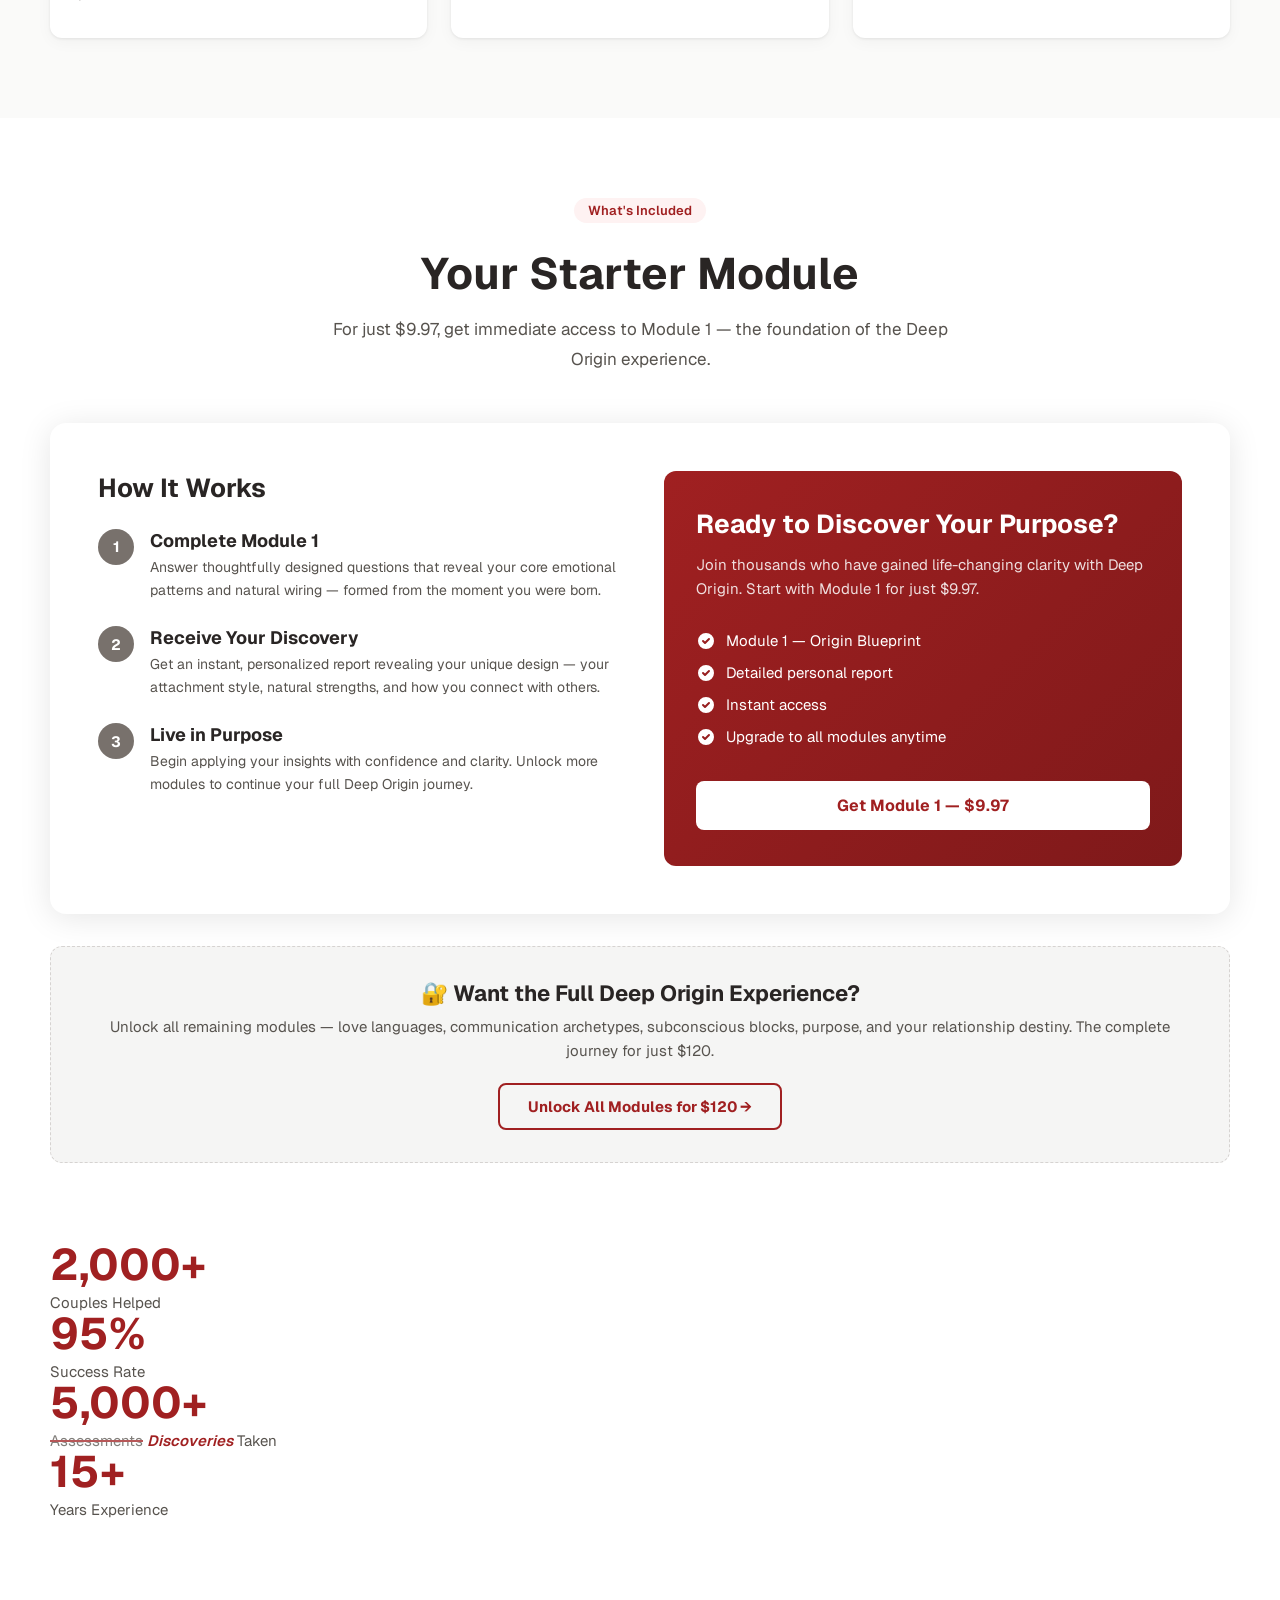
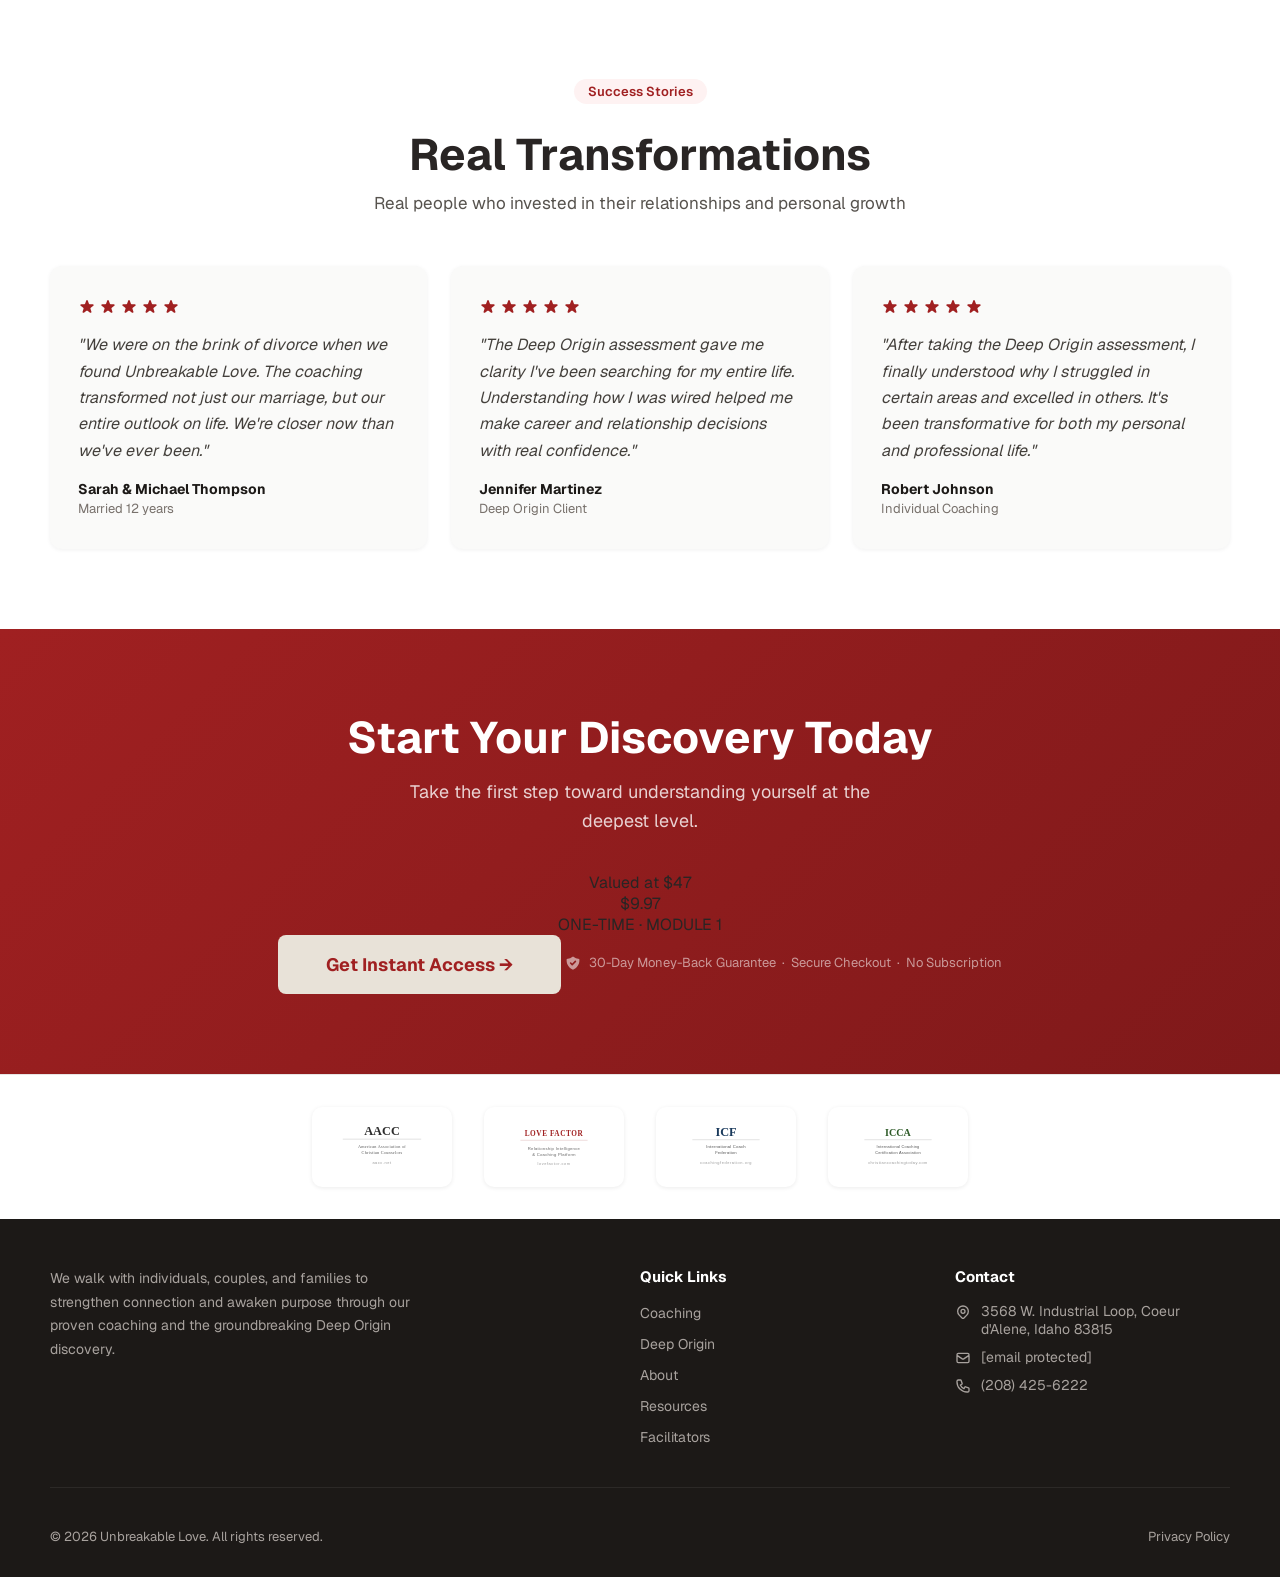
==== commit e8921b08: "style shifting" ====
--- a/index.html
+++ b/index.html
@@ -5,500 +5,7 @@
 <meta name="viewport" content="width=device-width, initial-scale=1.0">
 <title>Deep Origin – Starter Module | Unbreakable Love</title>
 <link href="https://fonts.googleapis.com/css2?family=Geist:wght@300;400;500;600;700&family=Lora:ital,wght@0,400;0,600;1,400&display=swap" rel="stylesheet">
-<style>
-  *, *::before, *::after { box-sizing: border-box; margin: 0; padding: 0; }
-
-  :root {
-    --primary:     #a02021;
-    --primary-dk:  #7f191a;
-    --primary-lt:  #c0392b;
-    --stone-50:    #fafaf9;
-    --stone-100:   #f5f5f4;
-    --stone-200:   #e7e5e4;
-    --stone-300:   #d6d3d1;
-    --stone-400:   #a8a29e;
-    --stone-500:   #78716c;
-    --stone-600:   #57534e;
-    --stone-700:   #44403c;
-    --stone-800:   #292524;
-    --stone-900:   #1c1917;
-    --white:       #ffffff;
-    --r:           8px;
-  }
-
-  html { scroll-behavior: smooth; }
-  body {
-    font-family: 'Geist', system-ui, sans-serif;
-    background: var(--white);
-    color: var(--stone-800);
-    overflow-x: hidden;
-    -webkit-font-smoothing: antialiased;
-  }
-
-  /* ── NAV ── */
-  nav {
-    position: sticky; top: 0; z-index: 100;
-    background: rgba(255,255,255,0.85);
-    backdrop-filter: blur(12px) saturate(150%);
-    border-bottom: 1px solid var(--stone-200);
-    padding: 0 24px;
-    height: 5.5rem;
-    display: flex; align-items: center; justify-content: center;
-  }
-
-  .nav-inner {
-    width: 100%; max-width: 1280px;
-    display: flex; align-items: center; justify-content: space-between;
-  }
-
-  .nav-logo img { height: 36px; display: block; }
-  .nav-logo-text {
-    font-family: 'Lora', serif;
-    font-size: 20px; font-weight: 600;
-    color: var(--stone-800);
-  }
-
-  .nav-links { display: flex; align-items: center; gap: 24px; }
-  .nav-links a {
-    font-size: 15px; font-weight: 600; color: var(--stone-500);
-    text-decoration: none; transition: color 0.15s;
-  }
-  .nav-links a:hover { color: var(--primary); }
-
-  .nav-cta {
-    background: var(--primary);
-    color: var(--white) !important;
-    padding: 10px 22px;
-    border-radius: var(--r);
-    font-weight: 600;
-    font-size: 14px;
-    letter-spacing: 0.2px;
-    transition: background 0.15s, transform 0.15s !important;
-  }
-  .nav-cta:hover { background: var(--primary-dk) !important; transform: translateY(-1px); }
-
-  /* ── HERO ── */
-  .hero {
-    position: relative;
-    min-height: 90vh;
-    display: flex; align-items: center; justify-content: center;
-    overflow: hidden;
-  }
-
-  .hero-bg {
-    position: absolute; inset: 0;
-    background: linear-gradient(135deg, rgba(160,32,33,0.55) 0%, rgba(127,25,26,0.35) 50%, rgba(160,32,33,0.45) 100%),
-                linear-gradient(180deg, #2a0a0a 0%, #4a1010 100%);
-  }
-
-  /* Couple photo overlay using a warm gradient to simulate the site photo */
-  .hero-bg::after {
-    content: '';
-    position: absolute; inset: 0;
-    background-image: url('https://www.unbreakablelove.com/images/backgrounds/hero-couple.png');
-    background-size: cover;
-    background-position: center;
-    opacity: 0.7;
-    mix-blend-mode: multiply;
-  }
-
-  .hero-inner {
-    position: relative; z-index: 2;
-    max-width: 1280px; width: 100%;
-    padding: 8rem 24px;
-  }
-
-  .hero-content { max-width: 720px; }
-
-  .hero h1 {
-    font-size: clamp(40px, 7vw, 72px);
-    font-weight: 700;
-    color: var(--white);
-    line-height: 1.08;
-    margin-bottom: 24px;
-  }
-
-  .hero h1 span { color: #d6d0c8; }
-
-  .hero-sub {
-    font-size: clamp(17px, 2.2vw, 22px);
-    color: #e8e0d8;
-    line-height: 1.6;
-    margin-bottom: 36px;
-    max-width: 580px;
-    font-weight: 400;
-  }
-
-  .hero-badge {
-    display: inline-block;
-    background: rgba(255,255,255,0.15);
-    border: 1px solid rgba(255,255,255,0.3);
-    color: rgba(255,255,255,0.9);
-    font-size: 12px; font-weight: 600;
-    letter-spacing: 2px; text-transform: uppercase;
-    padding: 6px 18px; border-radius: 100px;
-    margin-bottom: 20px;
-  }
-
-  .btn-primary {
-    display: inline-flex; align-items: center; gap: 8px;
-    background: #e8e2d8;
-    color: var(--primary);
-    font-weight: 700; font-size: 17px;
-    padding: 16px 36px;
-    border-radius: var(--r);
-    text-decoration: none; border: none; cursor: pointer;
-    transition: background 0.15s, transform 0.15s;
-  }
-  .btn-primary:hover { background: var(--white); transform: translateY(-1px); }
-
-  .btn-outline-white {
-    display: inline-flex; align-items: center; gap: 8px;
-    background: transparent;
-    border: 2px solid var(--white);
-    color: var(--white);
-    font-weight: 700; font-size: 17px;
-    padding: 14px 36px;
-    border-radius: var(--r);
-    text-decoration: none; cursor: pointer;
-    transition: background 0.15s, color 0.15s;
-  }
-  .btn-outline-white:hover { background: var(--white); color: var(--primary); }
-
-  .hero-btns { display: flex; gap: 16px; flex-wrap: wrap; }
-
-  /* ── PRICE BANNER ── */
-  .price-banner {
-    background: var(--primary);
-    color: var(--white);
-    text-align: center;
-    padding: 20px 24px;
-  }
-
-  .price-banner p { font-size: 15px; font-weight: 500; }
-  .price-banner strong { font-size: 28px; font-weight: 700; margin: 0 8px; }
-  .price-banner s { font-size: 15px; opacity: 0.6; }
-
-  /* ── TRUST BAR ── */
-  .trust-bar {
-    background: var(--white);
-    border-bottom: 1px solid var(--stone-200);
-    padding: 20px 24px;
-    display: flex; justify-content: center; align-items: center; gap: 40px; flex-wrap: wrap;
-  }
-
-  .trust-item {
-    display: flex; align-items: center; gap: 8px;
-    font-size: 13px; font-weight: 600; color: var(--stone-600);
-  }
-
-  .trust-item svg { color: var(--primary); }
-
-  /* ── SECTIONS ── */
-  .sec { padding: 80px 24px; }
-  .sec-stone { background: var(--stone-50); }
-  .sec-white { background: var(--white); }
-  .container { max-width: 1180px; margin: 0 auto; }
-  .container-sm { max-width: 780px; margin: 0 auto; }
-
-  .sec-label {
-    display: inline-block;
-    background: #fef2f2;
-    color: var(--primary);
-    font-size: 13px; font-weight: 600;
-    padding: 4px 14px; border-radius: 100px;
-    margin-bottom: 14px;
-    letter-spacing: 0.3px;
-  }
-
-  .sec-title {
-    font-size: clamp(28px, 4vw, 44px);
-    font-weight: 700;
-    color: var(--stone-800);
-    line-height: 1.15;
-    margin-bottom: 16px;
-  }
-
-  .body-p {
-    font-size: 17px; line-height: 1.75;
-    color: var(--stone-600); font-weight: 400;
-  }
-
-  /* ── WHAT IS ── */
-  .what-grid {
-    display: grid;
-    grid-template-columns: repeat(auto-fit, minmax(240px, 1fr));
-    gap: 24px;
-    margin-top: 48px;
-  }
-
-  .what-card {
-    background: var(--white);
-    border-radius: 12px;
-    padding: 32px 28px;
-    box-shadow: 0 1px 3px rgba(0,0,0,0.08), 0 4px 16px rgba(0,0,0,0.04);
-    transition: box-shadow 0.2s, transform 0.2s;
-  }
-
-  .what-card:hover { box-shadow: 0 4px 24px rgba(0,0,0,0.12); transform: translateY(-3px); }
-
-  .what-icon {
-    width: 56px; height: 56px;
-    background: #fef2f2;
-    border-radius: 12px;
-    display: flex; align-items: center; justify-content: center;
-    margin-bottom: 18px;
-  }
-
-  .what-icon svg { color: var(--primary); }
-  .what-icon.stone { background: var(--stone-100); }
-  .what-icon.stone svg { color: var(--stone-700); }
-
-  .what-card h3 { font-size: 20px; font-weight: 700; color: var(--stone-800); margin-bottom: 8px; }
-  .what-card p { font-size: 15px; line-height: 1.65; color: var(--stone-600); }
-
-  /* ── MODULE SECTION ── */
-  .module-wrap {
-    background: var(--white);
-    border-radius: 16px;
-    box-shadow: 0 4px 32px rgba(0,0,0,0.1);
-    padding: 48px;
-    margin-top: 48px;
-    display: grid;
-    grid-template-columns: 1fr 1fr;
-    gap: 48px;
-    align-items: start;
-  }
-
-  .how-steps { display: flex; flex-direction: column; gap: 24px; }
-
-  .step {
-    display: flex; gap: 16px; align-items: flex-start;
-  }
-
-  .step-num {
-    width: 36px; height: 36px; flex-shrink: 0;
-    background: var(--stone-500);
-    color: var(--white);
-    border-radius: 50%;
-    display: flex; align-items: center; justify-content: center;
-    font-weight: 700; font-size: 15px;
-  }
-
-  .step h4 { font-size: 18px; font-weight: 700; color: var(--stone-800); margin-bottom: 4px; }
-  .step p { font-size: 14px; line-height: 1.65; color: var(--stone-600); }
-
-  /* CTA CARD inside module */
-  .module-cta-card {
-    background: linear-gradient(135deg, var(--primary) 0%, var(--primary-dk) 100%);
-    border-radius: 12px;
-    padding: 36px 32px;
-    color: var(--white);
-  }
-
-  .module-cta-card h3 { font-size: 26px; font-weight: 700; margin-bottom: 12px; }
-  .module-cta-card p { font-size: 15px; opacity: 0.85; margin-bottom: 24px; line-height: 1.6; }
-
-  .checklist { list-style: none; margin-bottom: 28px; }
-  .checklist li {
-    display: flex; align-items: center; gap: 10px;
-    font-size: 15px; padding: 6px 0;
-  }
-  .checklist li svg { flex-shrink: 0; }
-
-  .btn-white {
-    display: block; width: 100%; text-align: center;
-    background: var(--white); color: var(--primary);
-    font-weight: 700; font-size: 16px;
-    padding: 14px 24px; border-radius: var(--r);
-    text-decoration: none; transition: background 0.15s;
-  }
-  .btn-white:hover { background: #f5f5f4; }
-
-  /* ── UPSELL BOX ── */
-  .upsell-box {
-    background: var(--stone-100);
-    border: 1px dashed var(--stone-300);
-    border-radius: 12px;
-    padding: 32px;
-    margin-top: 32px;
-    text-align: center;
-  }
-
-  .upsell-box h4 { font-size: 22px; font-weight: 700; color: var(--stone-800); margin-bottom: 8px; }
-  .upsell-box p { font-size: 15px; color: var(--stone-600); margin-bottom: 20px; line-height: 1.6; }
-
-  .btn-primary-outline {
-    display: inline-block;
-    border: 2px solid var(--primary);
-    color: var(--primary);
-    font-weight: 700; font-size: 15px;
-    padding: 12px 28px; border-radius: var(--r);
-    text-decoration: none; transition: background 0.15s, color 0.15s;
-  }
-  .btn-primary-outline:hover { background: var(--primary); color: var(--white); }
-
-  /* ── STATS ── */
-  .stats-row {
-    display: grid;
-    grid-template-columns: repeat(4, 1fr);
-    gap: 24px;
-    text-align: center;
-    margin-top: 48px;
-  }
-
-  .stat-num {
-    font-size: 44px; font-weight: 700; color: var(--primary);
-    line-height: 1; margin-bottom: 6px;
-  }
-
-  .stat-label { font-size: 15px; color: var(--stone-600); }
-
-  /* ── TESTIMONIALS ── */
-  .testi-grid {
-    display: grid;
-    grid-template-columns: repeat(auto-fit, minmax(260px, 1fr));
-    gap: 24px;
-    margin-top: 48px;
-  }
-
-  .testi-card {
-    background: var(--stone-50);
-    border-radius: 12px;
-    padding: 32px 28px;
-    box-shadow: 0 1px 4px rgba(0,0,0,0.06);
-    transition: box-shadow 0.2s;
-  }
-  .testi-card:hover { box-shadow: 0 4px 20px rgba(0,0,0,0.1); }
-
-  .stars {
-    display: flex; gap: 3px; margin-bottom: 16px;
-  }
-  .stars svg { color: var(--primary); width: 18px; height: 18px; }
-
-  .testi-card blockquote {
-    font-size: 16px; line-height: 1.65;
-    color: var(--stone-700); font-style: italic;
-    margin-bottom: 16px;
-  }
-
-  .testi-name { font-weight: 700; font-size: 14px; color: var(--stone-900); }
-  .testi-role { font-size: 13px; color: var(--stone-500); margin-top: 2px; }
-
-  /* ── CTA BOTTOM ── */
-  .cta-bottom {
-    background: linear-gradient(135deg, var(--primary) 0%, var(--primary-dk) 100%);
-    padding: 80px 24px;
-    text-align: center;
-  }
-
-  .cta-bottom h2 { font-size: clamp(28px, 4vw, 44px); font-weight: 700; color: var(--white); margin-bottom: 12px; }
-  .cta-bottom p { font-size: 18px; color: rgba(255,255,255,0.8); max-width: 520px; margin: 0 auto 36px; line-height: 1.6; }
-
-  .price-display {
-    display: flex; align-items: center; justify-content: center; gap: 14px;
-    margin-bottom: 32px;
-  }
-
-  .price-display .old { font-size: 20px; color: rgba(255,255,255,0.4); text-decoration: line-through; }
-  .price-display .new { font-size: 68px; font-weight: 700; color: var(--white); line-height: 1; }
-  .price-display .period { font-size: 14px; color: rgba(255,255,255,0.6); margin-top: 8px; letter-spacing: 1px; }
-
-  .guarantee {
-    display: inline-flex; align-items: center; gap: 8px;
-    font-size: 13px; color: rgba(255,255,255,0.55);
-    margin-top: 18px;
-  }
-
-  /* ── ASSOC ── */
-  .assoc-bar {
-    background: var(--white);
-    border-top: 1px solid var(--stone-200);
-    padding: 32px 24px;
-    display: flex; justify-content: center; align-items: center; gap: 32px; flex-wrap: wrap;
-  }
-
-  .assoc-bar a {
-    display: flex; align-items: center; justify-content: center;
-    width: 140px; height: 80px;
-    background: var(--white);
-    border-radius: 10px;
-    padding: 12px;
-    box-shadow: 0 1px 4px rgba(0,0,0,0.08);
-    transition: box-shadow 0.2s;
-  }
-  .assoc-bar a:hover { box-shadow: 0 4px 16px rgba(0,0,0,0.12); }
-  .assoc-bar img { max-height: 100%; max-width: 100%; object-fit: contain; filter: grayscale(1); transition: filter 0.2s; }
-  .assoc-bar a:hover img { filter: grayscale(0); }
-
-  /* ── FOOTER ── */
-  footer {
-    background: var(--stone-900);
-    color: var(--stone-400);
-    padding: 48px 24px 32px;
-  }
-
-  .footer-inner { max-width: 1180px; margin: 0 auto; }
-  .footer-top {
-    display: grid; grid-template-columns: 2fr 1fr 1fr; gap: 40px;
-    margin-bottom: 40px;
-    padding-bottom: 40px;
-    border-bottom: 1px solid rgba(255,255,255,0.07);
-  }
-
-  .footer-logo { height: 52px; margin-bottom: 16px; }
-  .footer-desc { font-size: 14px; line-height: 1.7; color: var(--stone-400); max-width: 360px; }
-
-  .footer-col h4 { font-size: 15px; font-weight: 700; color: var(--white); margin-bottom: 16px; }
-  .footer-col ul { list-style: none; display: flex; flex-direction: column; gap: 10px; }
-  .footer-col ul li a { font-size: 14px; color: var(--stone-400); text-decoration: none; transition: color 0.15s; }
-  .footer-col ul li a:hover { color: var(--stone-200); }
-
-  .footer-contact { list-style: none; display: flex; flex-direction: column; gap: 12px; }
-  .footer-contact li { display: flex; align-items: flex-start; gap: 10px; font-size: 14px; color: var(--stone-400); }
-  .footer-contact li svg { flex-shrink: 0; margin-top: 2px; width: 16px; height: 16px; }
-
-  .footer-bottom {
-    display: flex; align-items: center; justify-content: space-between; flex-wrap: wrap; gap: 12px;
-    font-size: 13px;
-  }
-
-  .footer-bottom a { color: var(--stone-400); text-decoration: none; transition: color 0.15s; }
-  .footer-bottom a:hover { color: var(--stone-200); }
-
-  @media (max-width: 768px) {
-    nav .nav-links { display: none; }
-    .module-wrap { grid-template-columns: 1fr; padding: 28px; }
-    .stats-row { grid-template-columns: repeat(2, 1fr); }
-    .footer-top { grid-template-columns: 1fr; }
-    .hero-inner { padding: 6rem 20px; }
-  }
-
-  /* <s>Assessment</s> <span class="discovery-label">Discovery</span> → Discovery strikethrough style */
-  s {
-    text-decoration: line-through;
-    text-decoration-color: var(--primary);
-    text-decoration-thickness: 2px;
-    color: inherit;
-  }
-  s + * , s + span, s ~ * { }
-
-
-  /* <s>Assessment</s> <span class="discovery-label">Discovery</span> strikethrough + Discovery label */
-  s {
-    text-decoration: line-through;
-    text-decoration-color: var(--primary);
-    text-decoration-thickness: 2px;
-    color: inherit;
-    opacity: 0.75;
-  }
-  .discovery-label {
-    color: var(--primary);
-    font-style: italic;
-    font-weight: 600;
-  }
-
-</style>
+<link rel="stylesheet" href="style.css">
 </head>
 <body>
 
--- a/style.css
+++ b/style.css
@@ -0,0 +1,1199 @@
+*,
+*::before,
+*::after {
+  box-sizing: border-box;
+  margin: 0;
+  padding: 0;
+}
+:root {
+  --primary: #a02021;
+  --primary-dk: #7f191a;
+  --stone-50: #fafaf9;
+  --stone-100: #f5f5f4;
+  --stone-200: #e7e5e4;
+  --stone-300: #d6d3d1;
+  --stone-400: #a8a29e;
+  --stone-500: #78716c;
+  --stone-600: #57534e;
+  --stone-700: #44403c;
+  --stone-800: #292524;
+  --stone-900: #1c1917;
+  --white: #ffffff;
+  --r: 8px;
+}
+
+html {
+  scroll-behavior: smooth;
+}
+body {
+  font-family: "Geist", system-ui, sans-serif;
+  background: var(--white);
+  color: var(--stone-800);
+  overflow-x: hidden;
+  -webkit-font-smoothing: antialiased;
+}
+
+nav {
+  position: sticky;
+  top: 0;
+  z-index: 100;
+  background: rgba(255, 255, 255, 0.85);
+  backdrop-filter: blur(12px) saturate(150%);
+  border-bottom: 1px solid var(--stone-200);
+  padding: 0 24px;
+  height: 5.5rem;
+  display: flex;
+  align-items: center;
+  justify-content: center;
+}
+.nav-inner {
+  width: 100%;
+  max-width: 1280px;
+  display: flex;
+  align-items: center;
+  justify-content: space-between;
+}
+.nav-logo img {
+  height: 36px;
+  display: block;
+}
+.nav-logo-text {
+  font-family: "Lora", serif;
+  font-size: 20px;
+  font-weight: 600;
+  color: var(--stone-800);
+}
+.nav-links {
+  display: flex;
+  align-items: center;
+  gap: 24px;
+}
+.nav-links a {
+  font-size: 15px;
+  font-weight: 600;
+  color: var(--stone-500);
+  text-decoration: none;
+  transition: color 0.15s;
+}
+.nav-links a:hover {
+  color: var(--primary);
+}
+.nav-cta {
+  background: var(--primary);
+  color: var(--white) !important;
+  padding: 10px 22px;
+  border-radius: var(--r);
+  font-weight: 600;
+  font-size: 14px;
+  transition: background 0.15s !important;
+}
+
+.nav-cta:hover {
+  background: var(--primary-dk) !important;
+  transform: translateY(-1px);
+}
+
+.topbar {
+  background: var(--primary);
+  color: var(--white);
+  text-align: center;
+  padding: 12px 24px;
+  font-size: 14px;
+  font-weight: 500;
+}
+.topbar strong {
+  font-weight: 700;
+}
+
+/* ── HERO ── */
+
+.hero {
+  position: relative;
+  min-height: 90vh;
+  display: flex;
+  align-items: center;
+  justify-content: center;
+  overflow: hidden;
+}
+.hero-bg {
+  position: absolute;
+  inset: 0;
+  background:
+    linear-gradient(
+      135deg,
+      rgba(160, 32, 33, 0.55) 0%,
+      rgba(127, 25, 26, 0.35) 50%,
+      rgba(160, 32, 33, 0.45) 100%
+    ),
+    linear-gradient(180deg, #2a0a0a 0%, #4a1010 100%);
+}
+.hero-bg::after {
+  content: "";
+  position: absolute;
+  inset: 0;
+  background-image: url("https://www.unbreakablelove.com/images/backgrounds/hero-couple.png");
+  background-size: cover;
+  background-position: center;
+  opacity: 0.7;
+  mix-blend-mode: multiply;
+}
+.hero-inner {
+  position: relative;
+  z-index: 2;
+  max-width: 1280px;
+  width: 100%;
+  padding: 8rem 24px;
+}
+.hero-content {
+  max-width: 760px;
+}
+.hero h1 {
+  font-size: clamp(40px, 7vw, 72px);
+  font-weight: 700;
+  color: var(--white);
+  line-height: 1.08;
+  margin-bottom: 24px;
+}
+.hero h1 span {
+  color: #d6d0c8;
+}
+.hero-sub {
+  font-size: clamp(17px, 2vw, 21px);
+  color: #e8e0d8;
+  line-height: 1.6;
+  margin-bottom: 32px;
+  max-width: 600px;
+}
+.hero-badge {
+  display: inline-block;
+  background: rgba(255, 255, 255, 0.15);
+  border: 1px solid rgba(255, 255, 255, 0.3);
+  color: rgba(255, 255, 255, 0.9);
+  font-size: 12px;
+  font-weight: 600;
+  letter-spacing: 2px;
+  text-transform: uppercase;
+  padding: 6px 18px;
+  border-radius: 100px;
+  margin-bottom: 20px;
+}
+
+.bundle-row {
+  display: flex;
+  align-items: center;
+  gap: 12px;
+  flex-wrap: wrap;
+  margin-bottom: 28px;
+}
+.bundle-pill {
+  background: rgba(255, 255, 255, 0.12);
+  border: 1px solid rgba(255, 255, 255, 0.25);
+  border-radius: 12px;
+  padding: 14px 20px;
+  text-align: center;
+  min-width: 120px;
+  backdrop-filter: blur(8px);
+}
+.bundle-pill .bp-icon {
+  font-size: 24px;
+  margin-bottom: 4px;
+}
+.bundle-pill .bp-name {
+  font-size: 13px;
+  font-weight: 700;
+  color: var(--white);
+}
+.bundle-pill .bp-sub {
+  font-size: 11px;
+  color: rgba(255, 255, 255, 0.6);
+  margin-top: 2px;
+}
+.bundle-plus {
+  font-size: 24px;
+  color: rgba(255, 255, 255, 0.4);
+}
+
+.hero-price {
+  margin-bottom: 28px;
+}
+.hero-price .was {
+  font-size: 16px;
+  color: rgba(255, 255, 255, 0.35);
+  text-decoration: line-through;
+  letter-spacing: 1px;
+}
+.hero-price .amount {
+  font-size: 72px;
+  font-weight: 700;
+  color: var(--white);
+  line-height: 1;
+}
+.hero-price .period {
+  font-size: 13px;
+  color: rgba(255, 255, 255, 0.5);
+  letter-spacing: 2px;
+  text-transform: uppercase;
+}
+
+.btn-primary {
+  display: inline-flex;
+  align-items: center;
+  gap: 8px;
+  background: #e8e2d8;
+  color: var(--primary);
+  font-weight: 700;
+  font-size: 17px;
+  padding: 16px 36px;
+  border-radius: var(--r);
+  text-decoration: none;
+  border: none;
+  cursor: pointer;
+  transition:
+    background 0.15s,
+    transform 0.15s;
+}
+.btn-primary:hover {
+  background: var(--white);
+  transform: translateY(-1px);
+}
+.btn-outline-white {
+  display: inline-flex;
+  align-items: center;
+  background: transparent;
+  border: 2px solid var(--white);
+  color: var(--white);
+  font-weight: 700;
+  font-size: 17px;
+  padding: 14px 36px;
+  border-radius: var(--r);
+  text-decoration: none;
+  cursor: pointer;
+  transition:
+    background 0.15s,
+    color 0.15s;
+}
+.btn-outline-white:hover {
+  background: var(--white);
+  color: var(--primary);
+}
+.hero-btns {
+  display: flex;
+  gap: 16px;
+  flex-wrap: wrap;
+}
+
+/* INCLUDES CARD in hero */
+.hero-offer-card {
+  background: rgba(255, 255, 255, 0.12);
+  border: 1px solid rgba(255, 255, 255, 0.25);
+  border-radius: 16px;
+  padding: 28px 32px;
+  margin-bottom: 32px;
+  max-width: 500px;
+  backdrop-filter: blur(8px);
+}
+.hero-offer-card h4 {
+  font-size: 13px;
+  font-weight: 700;
+  letter-spacing: 2px;
+  text-transform: uppercase;
+  color: rgba(255, 255, 255, 0.7);
+  margin-bottom: 16px;
+}
+.inc-item {
+  display: flex;
+  align-items: center;
+  gap: 12px;
+  padding: 8px 0;
+  border-bottom: 1px solid rgba(255, 255, 255, 0.1);
+  font-size: 15px;
+  color: rgba(255, 255, 255, 0.9);
+  font-weight: 500;
+}
+.inc-item:last-child {
+  border-bottom: none;
+}
+.inc-item svg {
+  color: rgba(255, 255, 255, 0.9);
+  flex-shrink: 0;
+}
+.price-row-hero {
+  display: flex;
+  align-items: center;
+  gap: 16px;
+  margin: 20px 0 24px;
+}
+.price-row-hero .old {
+  font-size: 18px;
+  color: rgba(255, 255, 255, 0.35);
+  text-decoration: line-through;
+}
+.price-row-hero .new {
+  font-size: 60px;
+  font-weight: 700;
+  color: var(--white);
+  line-height: 1;
+}
+
+/* TRUST BAR */
+.trust-bar {
+  background: var(--white);
+  border-bottom: 1px solid var(--stone-200);
+  padding: 20px 24px;
+  display: flex;
+  justify-content: center;
+  align-items: center;
+  gap: 40px;
+  flex-wrap: wrap;
+}
+.trust-item {
+  display: flex;
+  align-items: center;
+  gap: 8px;
+  font-size: 13px;
+  font-weight: 600;
+  color: var(--stone-600);
+}
+.trust-item svg {
+  color: var(--primary);
+}
+
+/* ── PRICE BANNER ── */
+.price-banner {
+  background: var(--primary);
+  color: var(--white);
+  text-align: center;
+  padding: 20px 24px;
+}
+
+.price-banner p {
+  font-size: 15px;
+  font-weight: 500;
+}
+.price-banner strong {
+  font-size: 28px;
+  font-weight: 700;
+  margin: 0 8px;
+}
+.price-banner s {
+  font-size: 15px;
+  opacity: 0.6;
+}
+
+/* ── SECTIONS ── */
+.sec {
+  padding: 80px 24px;
+}
+.sec-stone {
+  background: var(--stone-50);
+}
+.sec-white {
+  background: var(--white);
+}
+.container {
+  max-width: 1180px;
+  margin: 0 auto;
+}
+.container-sm {
+  max-width: 780px;
+  margin: 0 auto;
+}
+
+.sec-label {
+  display: inline-block;
+  background: #fef2f2;
+  color: var(--primary);
+  font-size: 13px;
+  font-weight: 600;
+  padding: 4px 14px;
+  border-radius: 100px;
+  margin-bottom: 14px;
+}
+.sec-title {
+  font-size: clamp(28px, 4vw, 44px);
+  font-weight: 700;
+  color: var(--stone-800);
+  line-height: 1.15;
+  margin-bottom: 16px;
+}
+.body-p {
+  font-size: 17px;
+  line-height: 1.75;
+  color: var(--stone-600);
+}
+
+/* ── WHAT IS ── */
+.what-grid {
+  display: grid;
+  grid-template-columns: repeat(auto-fit, minmax(240px, 1fr));
+  gap: 24px;
+  margin-top: 48px;
+}
+
+.what-card {
+  background: var(--white);
+  border-radius: 12px;
+  padding: 32px 28px;
+  box-shadow:
+    0 1px 3px rgba(0, 0, 0, 0.08),
+    0 4px 16px rgba(0, 0, 0, 0.04);
+  transition:
+    box-shadow 0.2s,
+    transform 0.2s;
+}
+
+.what-card:hover {
+  box-shadow: 0 4px 24px rgba(0, 0, 0, 0.12);
+  transform: translateY(-3px);
+}
+
+.what-icon {
+  width: 56px;
+  height: 56px;
+  background: #fef2f2;
+  border-radius: 12px;
+  display: flex;
+  align-items: center;
+  justify-content: center;
+  margin-bottom: 18px;
+}
+
+.what-icon svg {
+  color: var(--primary);
+}
+.what-icon.stone {
+  background: var(--stone-100);
+}
+.what-icon.stone svg {
+  color: var(--stone-700);
+}
+
+.what-card h3 {
+  font-size: 20px;
+  font-weight: 700;
+  color: var(--stone-800);
+  margin-bottom: 8px;
+}
+.what-card p {
+  font-size: 15px;
+  line-height: 1.65;
+  color: var(--stone-600);
+}
+
+/* ── MODULE SECTION ── */
+.module-wrap {
+  background: var(--white);
+  border-radius: 16px;
+  box-shadow: 0 4px 32px rgba(0, 0, 0, 0.1);
+  padding: 48px;
+  margin-top: 48px;
+  display: grid;
+  grid-template-columns: 1fr 1fr;
+  gap: 48px;
+  align-items: start;
+}
+
+.how-steps {
+  display: flex;
+  flex-direction: column;
+  gap: 24px;
+}
+
+.step {
+  display: flex;
+  gap: 16px;
+  align-items: flex-start;
+}
+
+.step-num {
+  width: 36px;
+  height: 36px;
+  flex-shrink: 0;
+  background: var(--stone-500);
+  color: var(--white);
+  border-radius: 50%;
+  display: flex;
+  align-items: center;
+  justify-content: center;
+  font-weight: 700;
+  font-size: 15px;
+}
+
+.step h4 {
+  font-size: 18px;
+  font-weight: 700;
+  color: var(--stone-800);
+  margin-bottom: 4px;
+}
+.step p {
+  font-size: 14px;
+  line-height: 1.65;
+  color: var(--stone-600);
+}
+
+/* CTA CARD inside module */
+.module-cta-card {
+  background: linear-gradient(
+    135deg,
+    var(--primary) 0%,
+    var(--primary-dk) 100%
+  );
+  border-radius: 12px;
+  padding: 36px 32px;
+  color: var(--white);
+}
+
+.module-cta-card h3 {
+  font-size: 26px;
+  font-weight: 700;
+  margin-bottom: 12px;
+}
+.module-cta-card p {
+  font-size: 15px;
+  opacity: 0.85;
+  margin-bottom: 24px;
+  line-height: 1.6;
+}
+
+.checklist {
+  list-style: none;
+  margin-bottom: 28px;
+}
+.checklist li {
+  display: flex;
+  align-items: center;
+  gap: 10px;
+  font-size: 15px;
+  padding: 6px 0;
+}
+.checklist li svg {
+  flex-shrink: 0;
+}
+
+.btn-white {
+  display: block;
+  width: 100%;
+  text-align: center;
+  background: var(--white);
+  color: var(--primary);
+  font-weight: 700;
+  font-size: 16px;
+  padding: 14px 24px;
+  border-radius: var(--r);
+  text-decoration: none;
+  transition: background 0.15s;
+}
+.btn-white:hover {
+  background: #f5f5f4;
+}
+
+/* ── UPSELL BOX ── */
+.upsell-box {
+  background: var(--stone-100);
+  border: 1px dashed var(--stone-300);
+  border-radius: 12px;
+  padding: 32px;
+  margin-top: 32px;
+  text-align: center;
+}
+
+.upsell-box h4 {
+  font-size: 22px;
+  font-weight: 700;
+  color: var(--stone-800);
+  margin-bottom: 8px;
+}
+.upsell-box p {
+  font-size: 15px;
+  color: var(--stone-600);
+  margin-bottom: 20px;
+  line-height: 1.6;
+}
+
+.btn-primary-outline {
+  display: inline-block;
+  border: 2px solid var(--primary);
+  color: var(--primary);
+  font-weight: 700;
+  font-size: 15px;
+  padding: 12px 28px;
+  border-radius: var(--r);
+  text-decoration: none;
+  transition:
+    background 0.15s,
+    color 0.15s;
+}
+.btn-primary-outline:hover {
+  background: var(--primary);
+  color: var(--white);
+}
+
+/* BOOK */
+.book-grid {
+  display: grid;
+  grid-template-columns: 1fr 1.6fr;
+  gap: 56px;
+  align-items: center;
+  margin-top: 48px;
+}
+.book-cover {
+  aspect-ratio: 2/3;
+  background: linear-gradient(160deg, var(--stone-900) 0%, #3d1010 100%);
+  border-radius: 10px;
+  display: flex;
+  flex-direction: column;
+  align-items: center;
+  justify-content: center;
+  padding: 36px 28px;
+  text-align: center;
+  box-shadow:
+    -8px 8px 40px rgba(0, 0, 0, 0.35),
+    8px 0 0 rgba(0, 0, 0, 0.15);
+  position: relative;
+  overflow: hidden;
+}
+.book-cover::before {
+  content: "";
+  position: absolute;
+  inset: 0;
+  background: radial-gradient(
+    ellipse at 50% 25%,
+    rgba(160, 32, 33, 0.25),
+    transparent 60%
+  );
+}
+.book-spine {
+  position: absolute;
+  left: 0;
+  top: 0;
+  bottom: 0;
+  width: 20px;
+  background: rgba(0, 0, 0, 0.25);
+  border-right: 1px solid rgba(255, 255, 255, 0.08);
+}
+.b-ornament {
+  font-size: 40px;
+  margin-bottom: 14px;
+  position: relative;
+  z-index: 1;
+}
+.b-title {
+  font-family: "Lora", serif;
+  font-size: 26px;
+  font-weight: 600;
+  color: #e8e2d8;
+  line-height: 1.2;
+  position: relative;
+  z-index: 1;
+  margin-bottom: 12px;
+}
+.b-author {
+  font-family: "Lora", serif;
+  font-style: italic;
+  font-size: 14px;
+  color: rgba(255, 255, 255, 0.4);
+  position: relative;
+  z-index: 1;
+}
+.book-info h3 {
+  font-size: 28px;
+  font-weight: 700;
+  color: var(--stone-800);
+  margin-bottom: 14px;
+}
+.book-info p {
+  font-size: 16px;
+  line-height: 1.75;
+  color: var(--stone-600);
+  margin-bottom: 14px;
+}
+.included-tag {
+  display: inline-block;
+  background: #fef2f2;
+  border: 1px solid rgba(160, 32, 33, 0.2);
+  color: var(--primary);
+  font-size: 12px;
+  font-weight: 700;
+  letter-spacing: 2px;
+  text-transform: uppercase;
+  padding: 7px 18px;
+  border-radius: 100px;
+}
+
+/* INCLUDED CARDS */
+.inc-grid {
+  display: grid;
+  grid-template-columns: repeat(3, 1fr);
+  gap: 24px;
+  margin-top: 48px;
+}
+.inc-card {
+  background: var(--white);
+  border-radius: 12px;
+  padding: 32px 28px;
+  box-shadow:
+    0 1px 3px rgba(0, 0, 0, 0.08),
+    0 4px 16px rgba(0, 0, 0, 0.04);
+  position: relative;
+  overflow: hidden;
+  transition:
+    box-shadow 0.2s,
+    transform 0.2s;
+}
+.inc-card:hover {
+  box-shadow: 0 4px 24px rgba(0, 0, 0, 0.12);
+  transform: translateY(-3px);
+}
+.inc-card::after {
+  content: "";
+  position: absolute;
+  bottom: 0;
+  left: 0;
+  right: 0;
+  height: 3px;
+  background: linear-gradient(90deg, var(--primary), var(--primary-dk));
+}
+.inc-val {
+  font-size: 12px;
+  font-weight: 700;
+  letter-spacing: 2px;
+  color: var(--primary);
+  text-transform: uppercase;
+  margin-bottom: 10px;
+}
+.inc-card h4 {
+  font-size: 19px;
+  font-weight: 700;
+  color: var(--stone-800);
+  margin-bottom: 8px;
+}
+.inc-card p {
+  font-size: 15px;
+  line-height: 1.65;
+  color: var(--stone-600);
+}
+
+/* CONSULT */
+.consult-grid {
+  display: grid;
+  grid-template-columns: 1fr 1fr;
+  gap: 48px;
+  align-items: center;
+  margin-top: 48px;
+}
+.consult-card {
+  background: var(--white);
+  border-radius: 16px;
+  padding: 40px;
+  box-shadow: 0 4px 32px rgba(0, 0, 0, 0.1);
+  text-align: center;
+}
+.consult-card .big {
+  font-size: 56px;
+  margin-bottom: 16px;
+}
+.consult-card h4 {
+  font-size: 22px;
+  font-weight: 700;
+  color: var(--stone-800);
+  margin-bottom: 10px;
+}
+.consult-card p {
+  font-size: 15px;
+  color: var(--stone-600);
+  line-height: 1.65;
+  margin-bottom: 20px;
+}
+.free-badge {
+  display: inline-block;
+  background: #fef2f2;
+  border: 1px solid rgba(160, 32, 33, 0.2);
+  color: var(--primary);
+  font-size: 12px;
+  font-weight: 700;
+  letter-spacing: 2px;
+  text-transform: uppercase;
+  padding: 7px 18px;
+  border-radius: 100px;
+}
+.consult-copy h3 {
+  font-size: 28px;
+  font-weight: 700;
+  color: var(--stone-800);
+  margin-bottom: 14px;
+}
+.consult-copy p {
+  font-size: 16px;
+  line-height: 1.75;
+  color: var(--stone-600);
+  margin-bottom: 14px;
+}
+
+/* TESTIMONIALS */
+.testi-grid {
+  display: grid;
+  grid-template-columns: repeat(auto-fit, minmax(260px, 1fr));
+  gap: 24px;
+  margin-top: 48px;
+}
+.testi-card {
+  background: var(--stone-50);
+  border-radius: 12px;
+  padding: 32px 28px;
+  box-shadow: 0 1px 4px rgba(0, 0, 0, 0.06);
+  transition: box-shadow 0.2s;
+}
+.testi-card:hover {
+  box-shadow: 0 4px 20px rgba(0, 0, 0, 0.1);
+}
+.stars {
+  display: flex;
+  gap: 3px;
+  margin-bottom: 16px;
+}
+.stars svg {
+  color: var(--primary);
+  width: 18px;
+  height: 18px;
+}
+.testi-card blockquote {
+  font-size: 16px;
+  line-height: 1.65;
+  color: var(--stone-700);
+  font-style: italic;
+  margin-bottom: 16px;
+}
+.testi-name {
+  font-weight: 700;
+  font-size: 14px;
+  color: var(--stone-900);
+}
+.testi-role {
+  font-size: 13px;
+  color: var(--stone-500);
+  margin-top: 2px;
+}
+
+/* STATS */
+.stats-grid {
+  display: grid;
+  grid-template-columns: repeat(4, 1fr);
+  gap: 24px;
+  text-align: center;
+  margin-top: 48px;
+}
+.stat-num {
+  font-size: 44px;
+  font-weight: 700;
+  color: var(--primary);
+  line-height: 1;
+  margin-bottom: 6px;
+}
+.stat-label {
+  font-size: 15px;
+  color: var(--stone-600);
+}
+
+/* CTA BOTTOM */
+.cta-bottom {
+  background: linear-gradient(
+    135deg,
+    var(--primary) 0%,
+    var(--primary-dk) 100%
+  );
+  padding: 80px 24px;
+  text-align: center;
+}
+.cta-bottom h2 {
+  font-size: clamp(28px, 4vw, 44px);
+  font-weight: 700;
+  color: var(--white);
+  margin-bottom: 12px;
+}
+.cta-bottom > div > p {
+  font-size: 18px;
+  color: rgba(255, 255, 255, 0.8);
+  max-width: 520px;
+  margin: 0 auto 36px;
+  line-height: 1.6;
+}
+
+.value-stack {
+  background: rgba(255, 255, 255, 0.1);
+  border: 1px solid rgba(255, 255, 255, 0.2);
+  border-radius: 16px;
+  padding: 32px;
+  max-width: 480px;
+  margin: 0 auto 32px;
+}
+.v-row {
+  display: flex;
+  justify-content: space-between;
+  align-items: center;
+  padding: 12px 0;
+  border-bottom: 1px solid rgba(255, 255, 255, 0.1);
+  font-size: 15px;
+  color: rgba(255, 255, 255, 0.8);
+}
+.v-row:last-child {
+  border-bottom: none;
+}
+.v-name {
+  font-weight: 500;
+}
+.v-price {
+  color: rgba(255, 255, 255, 0.35);
+  text-decoration: line-through;
+  font-size: 14px;
+}
+.v-total {
+  display: flex;
+  justify-content: space-between;
+  align-items: center;
+  padding: 14px 0 0;
+  border-top: 1px solid rgba(255, 255, 255, 0.3);
+  margin-top: 8px;
+}
+.v-total-label {
+  font-size: 16px;
+  font-weight: 700;
+  color: var(--white);
+}
+.v-total-price {
+  font-size: 44px;
+  font-weight: 700;
+  color: var(--white);
+  line-height: 1;
+}
+
+.btn-white-lg {
+  display: inline-block;
+  background: #e8e2d8;
+  color: var(--primary);
+  font-weight: 700;
+  font-size: 18px;
+  padding: 18px 52px;
+  border-radius: var(--r);
+  text-decoration: none;
+  transition: background 0.15s;
+}
+.btn-white-lg:hover {
+  background: var(--white);
+}
+.guarantee {
+  display: inline-flex;
+  align-items: center;
+  gap: 8px;
+  font-size: 13px;
+  color: rgba(255, 255, 255, 0.55);
+  margin-top: 18px;
+}
+
+/* ASSOC */
+.assoc-bar {
+  background: var(--white);
+  border-top: 1px solid var(--stone-200);
+  padding: 32px 24px;
+  display: flex;
+  justify-content: center;
+  align-items: center;
+  gap: 32px;
+  flex-wrap: wrap;
+}
+.assoc-bar a {
+  display: flex;
+  align-items: center;
+  justify-content: center;
+  width: 140px;
+  height: 80px;
+  background: var(--white);
+  border-radius: 10px;
+  padding: 12px;
+  box-shadow: 0 1px 4px rgba(0, 0, 0, 0.08);
+  transition: box-shadow 0.2s;
+}
+.assoc-bar a:hover {
+  box-shadow: 0 4px 16px rgba(0, 0, 0, 0.12);
+}
+.assoc-bar img {
+  max-height: 100%;
+  max-width: 100%;
+  object-fit: contain;
+  filter: grayscale(1);
+  transition: filter 0.2s;
+}
+.assoc-bar a:hover img {
+  filter: grayscale(0);
+}
+
+/* ── FOOTER ── */
+
+footer {
+  background: var(--stone-900);
+  color: var(--stone-400);
+  padding: 48px 24px 32px;
+}
+.footer-inner {
+  max-width: 1180px;
+  margin: 0 auto;
+}
+.footer-top {
+  display: grid;
+  grid-template-columns: 2fr 1fr 1fr;
+  gap: 40px;
+  margin-bottom: 40px;
+  padding-bottom: 40px;
+  border-bottom: 1px solid rgba(255, 255, 255, 0.07);
+}
+.footer-logo {
+  height: 52px;
+  margin-bottom: 16px;
+}
+.footer-desc {
+  font-size: 14px;
+  line-height: 1.7;
+  color: var(--stone-400);
+  max-width: 360px;
+}
+.footer-col h4 {
+  font-size: 15px;
+  font-weight: 700;
+  color: var(--white);
+  margin-bottom: 16px;
+}
+.footer-col ul {
+  list-style: none;
+  display: flex;
+  flex-direction: column;
+  gap: 10px;
+}
+.footer-col ul li a {
+  font-size: 14px;
+  color: var(--stone-400);
+  text-decoration: none;
+  transition: color 0.15s;
+}
+.footer-col ul li a:hover {
+  color: var(--stone-200);
+}
+.footer-contact {
+  list-style: none;
+  display: flex;
+  flex-direction: column;
+  gap: 12px;
+}
+.footer-contact li {
+  display: flex;
+  align-items: flex-start;
+  gap: 10px;
+  font-size: 14px;
+  color: var(--stone-400);
+}
+.footer-contact li svg {
+  flex-shrink: 0;
+  margin-top: 2px;
+  width: 16px;
+  height: 16px;
+}
+.footer-bottom {
+  display: flex;
+  align-items: center;
+  justify-content: space-between;
+  flex-wrap: wrap;
+  gap: 12px;
+  font-size: 13px;
+}
+.footer-bottom a {
+  color: var(--stone-400);
+  text-decoration: none;
+}
+.footer-bottom a:hover {
+  color: var(--stone-200);
+}
+
+/* MODULES GRID */
+.modules-grid {
+  display: flex;
+  flex-direction: column;
+  gap: 16px;
+  margin-top: 40px;
+}
+.mod-row {
+  display: flex;
+  gap: 20px;
+  align-items: flex-start;
+  background: var(--stone-50);
+  border-radius: 12px;
+  padding: 24px 28px;
+  border: 1px solid var(--stone-200);
+  transition:
+    border-color 0.2s,
+    transform 0.2s;
+}
+.mod-row:hover {
+  border-color: var(--stone-300);
+  transform: translateX(4px);
+}
+.mod-num {
+  font-size: 36px;
+  font-weight: 700;
+  color: var(--stone-300);
+  line-height: 1;
+  flex-shrink: 0;
+  width: 44px;
+}
+.mod-content h4 {
+  font-size: 19px;
+  font-weight: 700;
+  color: var(--stone-800);
+  margin-bottom: 6px;
+}
+.mod-content p {
+  font-size: 15px;
+  line-height: 1.65;
+  color: var(--stone-600);
+}
+
+@media (max-width: 768px) {
+  nav .nav-links {
+    display: none;
+  }
+  .book-grid {
+    grid-template-columns: 1fr;
+  }
+  .consult-grid {
+    grid-template-columns: 1fr;
+  }
+  .inc-grid {
+    grid-template-columns: 1fr;
+  }
+  .stats-grid {
+    grid-template-columns: repeat(2, 1fr);
+  }
+  .footer-top {
+    grid-template-columns: 1fr;
+  }
+  .hero-inner {
+    padding: 6rem 20px;
+  }
+  .bundle-plus {
+    display: none;
+  }
+  .modules-grid {
+    gap: 12px;
+  }
+}
+
+/* <s>Assessment</s> <span class="discovery-label">Discovery</span> strikethrough + Discovery label */
+s {
+  text-decoration: line-through;
+  text-decoration-color: var(--primary);
+  text-decoration-thickness: 2px;
+  color: inherit;
+  opacity: 0.75;
+}
+.discovery-label {
+  color: var(--primary);
+  font-style: italic;
+  font-weight: 600;
+}
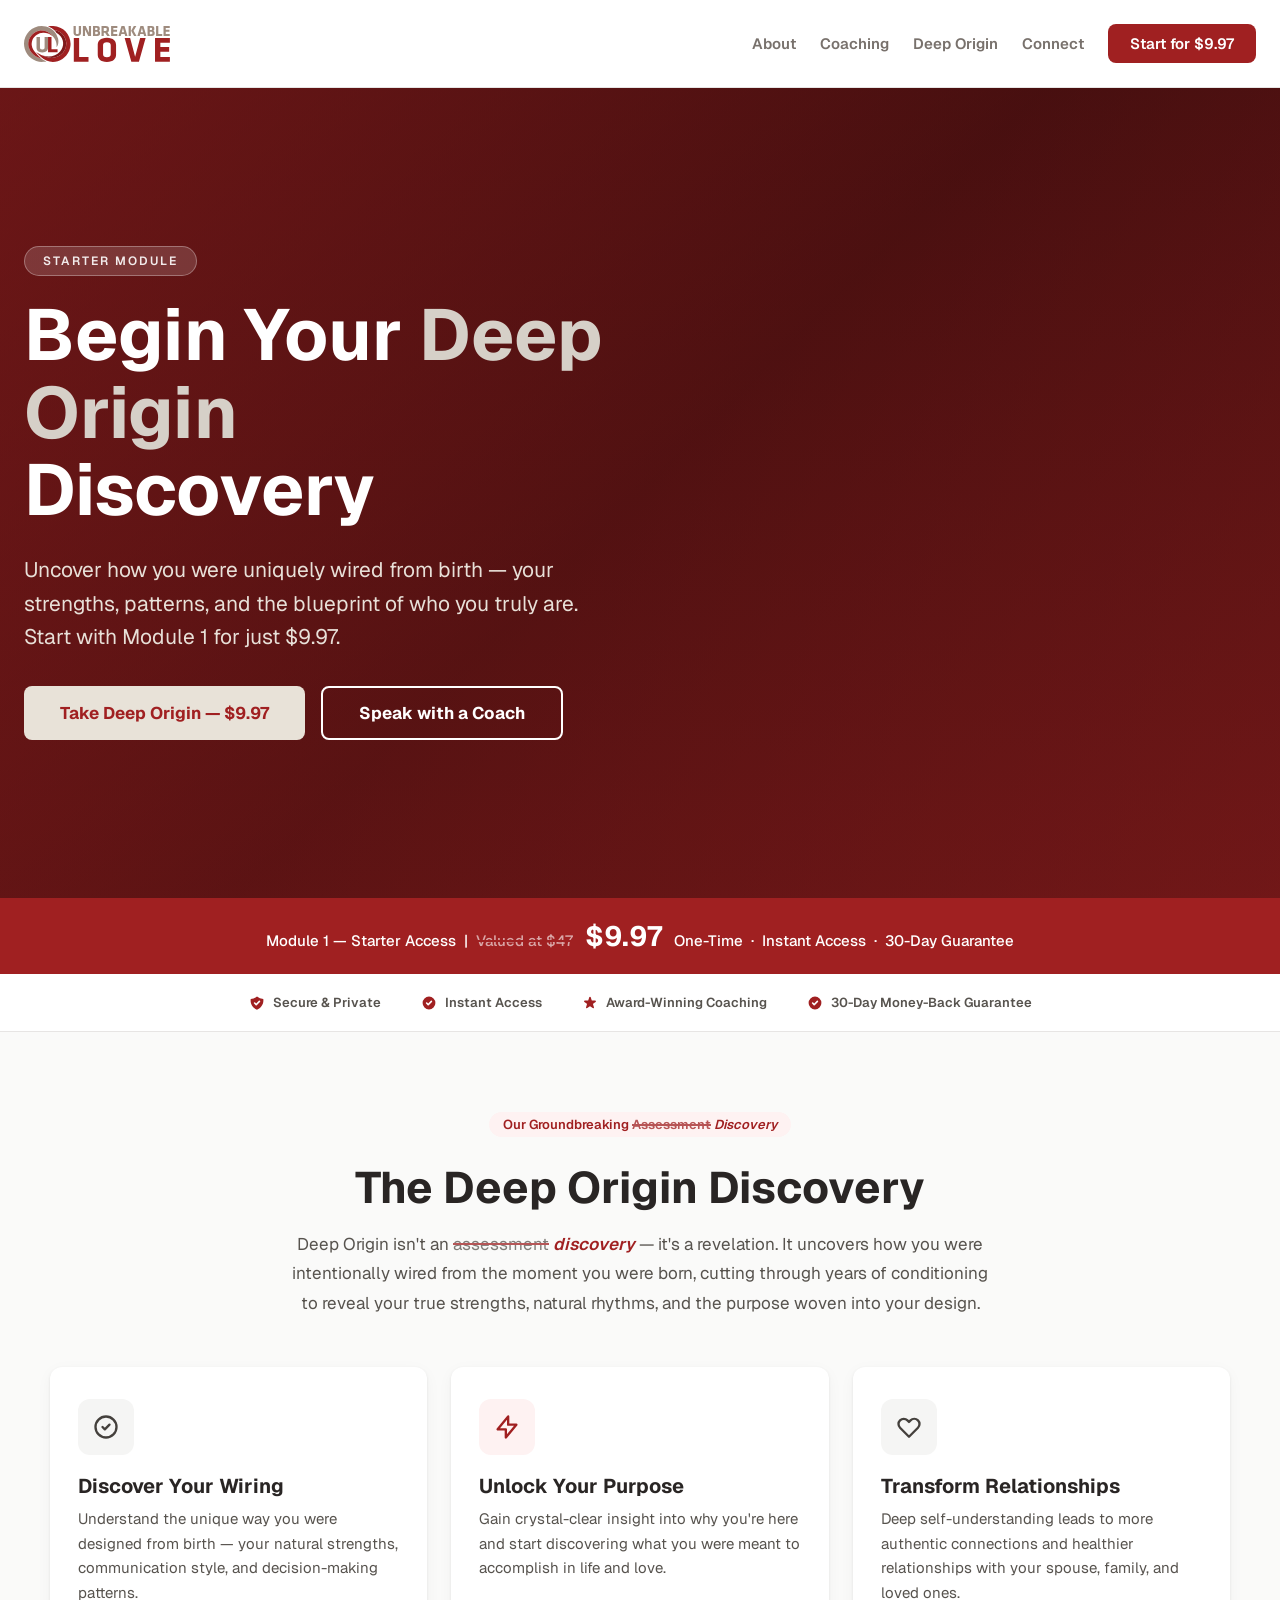
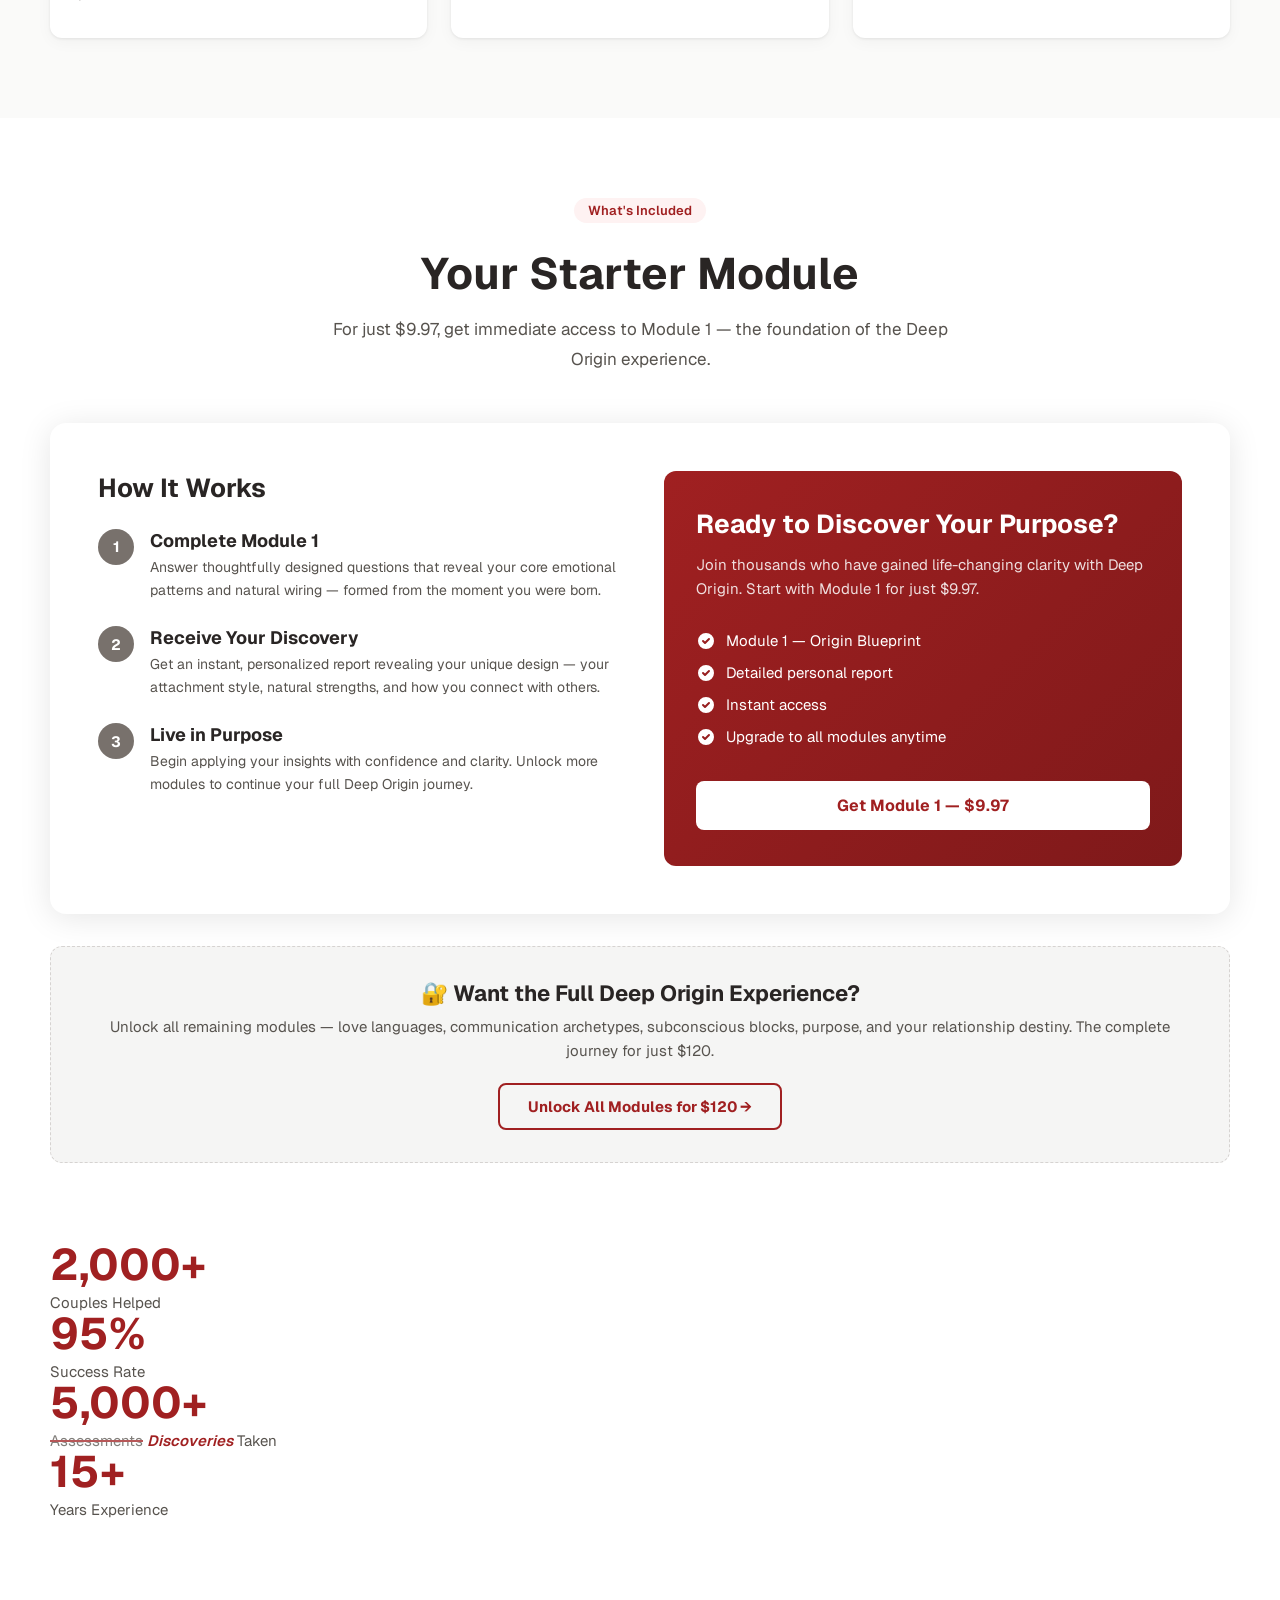
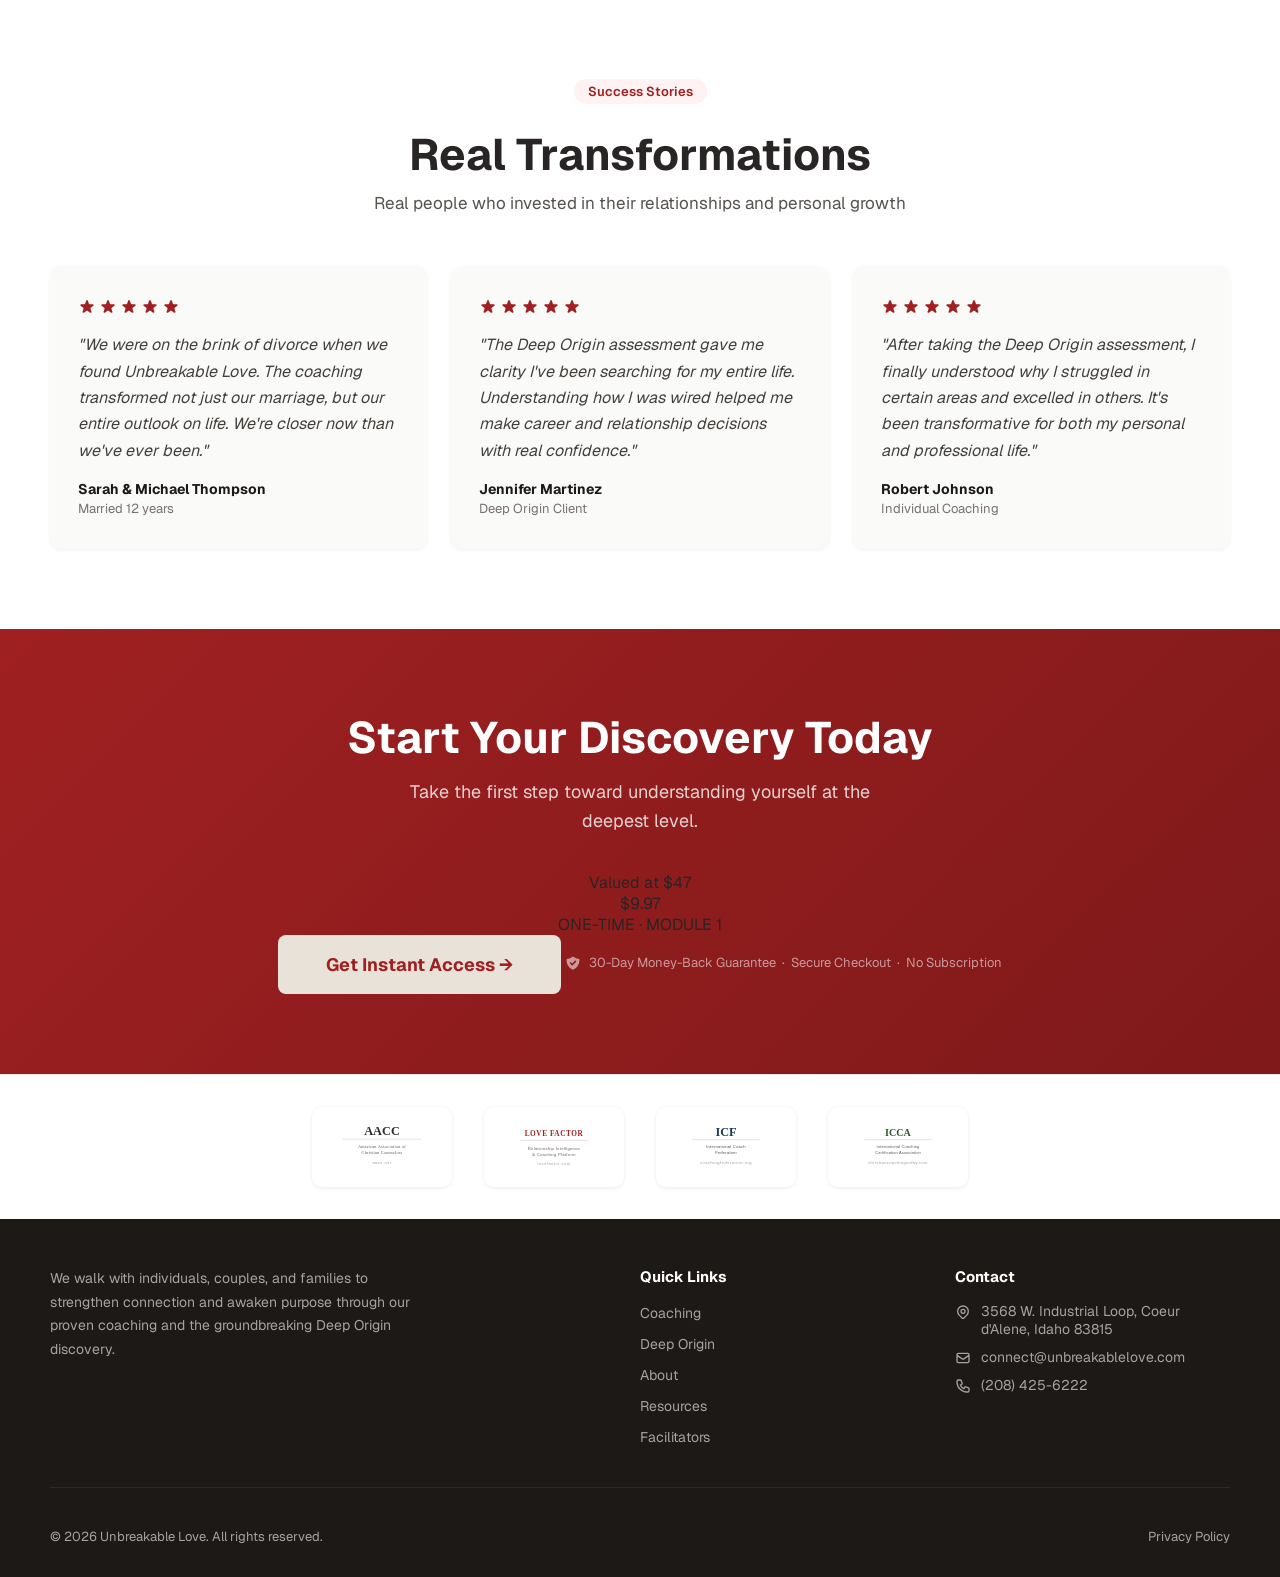
==== commit c3f4ca14: "email changes" ====
--- a/index.html
+++ b/index.html
@@ -1,325 +1,997 @@
-<!DOCTYPE html>
+<!doctype html>
 <html lang="en">
-<head>
-<meta charset="UTF-8">
-<meta name="viewport" content="width=device-width, initial-scale=1.0">
-<title>Deep Origin – Starter Module | Unbreakable Love</title>
-<link href="https://fonts.googleapis.com/css2?family=Geist:wght@300;400;500;600;700&family=Lora:ital,wght@0,400;0,600;1,400&display=swap" rel="stylesheet">
-<link rel="stylesheet" href="style.css">
-</head>
-<body>
-
-<!-- NAV -->
-<nav>
-  <div class="nav-inner">
-    <a href="https://www.unbreakablelove.com" class="nav-logo"><svg viewBox="0 0 2455.1 605.8" style="height:36px;width:auto;display:block;" aria-label="Unbreakable Love"><g><g><path d="M959.9,0v118.4c0,25.3-15.8,51.2-63,51.2s-63-25.8-63-51.2V0h37.6v114.9c0,13.5,6.5,21.3,25.3,21.3s25.3-7.8,25.3-21.3V0h37.6Z" style="fill:#9e8b7e"/><path d="M1027.1,57.2v109.9h-35.9V0h46.2l54.9,115.1V0h35.9v167.1h-46.4l-54.7-109.9Z" style="fill:#9e8b7e"/><path d="M1232.1,167.1h-71.2V0h66c34.9,0,47.7,14,47.7,36.6v17.1c0,12-5.3,20.6-18.6,26.3,13.8,3.3,24.6,15.3,24.6,30.9v16.3c0,23.6-15.1,39.9-48.4,39.9ZM1236.9,42.1c0-7.3-4.5-11.8-15-11.8h-23.3v38.1h23.3c10,0,15-5,15-11.8v-14.5ZM1242.9,111.9c0-9.3-5.8-14-15.8-14h-28.6v38.9h23.3c11.8,0,21.1-2.5,21.1-14.6v-10.3Z" style="fill:#9e8b7e"/><path d="M1364.1,115.1h-22.1v51.9h-37.6V0h69.5c40.6,0,55.7,16.1,55.7,47.4v20.6c0,20.8-7.5,34.9-24.3,41.9l40.4,57.2h-44.7l-36.9-51.9ZM1391.9,50.9c0-12.5-4.8-17.6-20.1-17.6h-29.9v49.2h29.9c16.1,0,20.1-5.8,20.1-18.3v-13.3Z" style="fill:#9e8b7e"/><path d="M1465.7,167.1V0h105.1v33.4h-67.5v30.6h62.2v33.4h-62.2v36.4h67.5v33.4h-105.1Z" style="fill:#9e8b7e"/><path d="M1741.9,167.1h-39.1l-9-32.6h-55.9l-9,32.6h-39.1L1640.5,0h50.2l51.2,167.1ZM1646.3,103.1h38.4l-19.1-70-19.3,70Z" style="fill:#9e8b7e"/><path d="M1760.7,0h37.6v167.1h-37.6V0ZM1803.1,81.8L1848.2,0h42.4l-46.9,81.8,50.4,85.3h-42.4l-48.7-85.3Z" style="fill:#9e8b7e"/><path d="M2060.2,167.1h-39.1l-9-32.6h-55.9l-9,32.6h-39.1L1958.9,0h50.2l51.2,167.1ZM1964.7,103.1h38.4l-19.1-70-19.3,70Z" style="fill:#9e8b7e"/><path d="M2150.3,167.1h-71.2V0h66c34.9,0,47.7,14,47.7,36.6v17.1c0,12-5.3,20.6-18.6,26.3,13.8,3.3,24.6,15.3,24.6,30.9v16.3c0,23.6-15.1,39.9-48.4,39.9ZM2155.1,42.1c0-7.3-4.5-11.8-15.1-11.8h-23.3v38.1h23.3c10,0,15.1-5,15.1-11.8v-14.5ZM2161.1,111.9c0-9.3-5.8-14-15.8-14h-28.6v38.9h23.3c11.8,0,21.1-2.5,21.1-14.6v-10.3Z" style="fill:#9e8b7e"/><path d="M2222.6,167.1V0h37.6v133.7h66.2v33.4h-103.9Z" style="fill:#9e8b7e"/><path d="M2347.7,167.1V0h105.1v33.4h-67.5v30.6h62.2v33.4h-62.2v36.4h67.5v33.4h-105.1Z" style="fill:#9e8b7e"/></g><g><path d="M838.2,599.8V201.8h89.6v318.5h157.8v79.5h-247.4Z" style="fill:#a02021"/><path d="M1549.3,483.9c0,60.4-41.8,121.9-154.2,121.9s-154.2-61.5-154.2-121.9v-166.1c0-60.4,41.8-121.9,154.2-121.9s154.2,61.5,154.2,121.9v166.1ZM1459.6,325.5c0-31.1-19.7-50.2-64.5-50.2s-64.5,19.1-64.5,50.2v150.6c0,31.1,19.7,50.2,64.5,50.2s64.5-19.1,64.5-50.2v-150.6Z" style="fill:#a02021"/><path d="M1934.1,599.8h-127.9l-112.3-398h92l84.3,316.7,84.3-316.7h92l-112.3,398Z" style="fill:#a02021"/><path d="M2204.8,599.8V201.8h250.4v79.5h-160.7v72.9h148.2v79.5h-148.2v86.6h160.7v79.5h-250.4Z" style="fill:#a02021"/></g></g><g><path d="M506.3,68.4c-22.9-21.2-50.9-38-79.1-51.2-6.2-2.9-15.2-6.7-23.9-9.6C431.9,1,462.9-.8,491.6.3c212.2,7.8,352.3,222.8,266.9,419.8-62.5,144.2-232,227.5-381.5,162-67-29.4-118.9-83.9-167.3-137l.6-1.9c36.2,27,77.7,46.9,121.3,59-2.6,3.9-.7,1.9,1.8,2.7,37.2,12,66.2,26.8,106.7,30.7,159.2,15.2,296.1-117.1,267.3-278.8-17.6-98.7-100.6-178.7-201.2-188.4Z" style="fill:#a02021"/><path d="M506.3,68.4c100.6,9.8,183.6,89.7,201.2,188.4,28.8,161.7-108,294-267.3,278.8-40.5-3.9-69.6-18.7-106.7-30.7-2.5-.8-4.3,1.2-1.8-2.7,98.5,27.4,206.2,6.3,275.4-71.9,76.3-86.2,68.8-213.8-21.9-286.3-10-8-36.1-24.9-36.1-24.9,0,0-26-35.4-42.8-50.9Z" style="fill:#7f191a"/><path d="M286.8,540.8c20.9,16.8,43.9,30.6,67.2,43.9l22.7,11.3c-13.1,2.4-26,5.8-39.3,7.5-144.7,18.4-282.3-78.9-324-216.1C-54,165.8,143.8-45.5,369,8.7c104.9,25.3,177.3,102,204,202.8,13.3,50.1,4.9,118.3-29.7,147.6,8.7-17.8,15.1-110.3-63.9-189.2-30.2-30.2-46.8-53.8-86.8-73C214.1,11.2,26.5,183.3,84.4,369.1c28.5,91.5,110.1,153.7,202.5,171.7Z" style="fill:#9e8b7e"/><path d="M392.5,96.8C214.1,11.2,26.5,183.3,84.4,369.1c28.5,91.5,110.1,153.7,202.5,171.7-24.8-20-51.3-46.6-73.2-69.9-40.1-42.5-77.3-86.3-83.4-147-2.7-26.8-.2-41.1,5.1-66.8,0-.4,0-.9,0-1.3,5-14.6,10.3-30.1,18-43.6,14.5-25.5,39.6-50.4,64.3-66,4.4-2.8,29.1-14.5,29.4-16.2,12.9-4.3,25.1-8.7,38.5-11.6,5.4-1.1,10-1.8,15.4-2.6,38.5-5.2,69-1.7,105.3,11.6,14,5.1,25.9,10.8,38.9,18.2,21.5,12.3,34.3,24.1,34.3,24.1-28.2-32.2-46.8-53.8-86.8-73Z" style="fill:#a02021"/><path d="M404.7,184.8v182.4c0,39-24.3,78.8-97,78.8s-97-39.8-97-78.8v-182.4h58v177c0,20.9,10,32.8,39,32.8s39-12,39-32.8v-177h58Z" style="fill:#9e8b7e"/><path d="M404.7,442.2V184.8h58v206h102v51.4h-160Z" style="fill:#a02021"/></g></svg></a>
-    <div class="nav-links">
-      <a href="https://www.unbreakablelove.com/about">About</a>
-      <a href="https://www.unbreakablelove.com/coaching">Coaching</a>
-      <a href="https://www.unbreakablelove.com/deeporigin">Deep Origin</a>
-      <a href="https://www.unbreakablelove.com/connect">Connect</a>
-      <a href="#get-started" class="nav-cta">Start for $9.97</a>
+  <head>
+    <meta charset="UTF-8" />
+    <meta name="viewport" content="width=device-width, initial-scale=1.0" />
+    <title>Deep Origin – Starter Module | Unbreakable Love</title>
+    <link
+      href="https://fonts.googleapis.com/css2?family=Geist:wght@300;400;500;600;700&family=Lora:ital,wght@0,400;0,600;1,400&display=swap"
+      rel="stylesheet"
+    />
+    <link rel="stylesheet" href="style.css" />
+  </head>
+  <body>
+    <!-- NAV -->
+    <nav>
+      <div class="nav-inner">
+        <a href="https://www.unbreakablelove.com" class="nav-logo"
+          ><svg
+            viewBox="0 0 2455.1 605.8"
+            style="height: 36px; width: auto; display: block"
+            aria-label="Unbreakable Love"
+          >
+            <g>
+              <g>
+                <path
+                  d="M959.9,0v118.4c0,25.3-15.8,51.2-63,51.2s-63-25.8-63-51.2V0h37.6v114.9c0,13.5,6.5,21.3,25.3,21.3s25.3-7.8,25.3-21.3V0h37.6Z"
+                  style="fill: #9e8b7e"
+                />
+                <path
+                  d="M1027.1,57.2v109.9h-35.9V0h46.2l54.9,115.1V0h35.9v167.1h-46.4l-54.7-109.9Z"
+                  style="fill: #9e8b7e"
+                />
+                <path
+                  d="M1232.1,167.1h-71.2V0h66c34.9,0,47.7,14,47.7,36.6v17.1c0,12-5.3,20.6-18.6,26.3,13.8,3.3,24.6,15.3,24.6,30.9v16.3c0,23.6-15.1,39.9-48.4,39.9ZM1236.9,42.1c0-7.3-4.5-11.8-15-11.8h-23.3v38.1h23.3c10,0,15-5,15-11.8v-14.5ZM1242.9,111.9c0-9.3-5.8-14-15.8-14h-28.6v38.9h23.3c11.8,0,21.1-2.5,21.1-14.6v-10.3Z"
+                  style="fill: #9e8b7e"
+                />
+                <path
+                  d="M1364.1,115.1h-22.1v51.9h-37.6V0h69.5c40.6,0,55.7,16.1,55.7,47.4v20.6c0,20.8-7.5,34.9-24.3,41.9l40.4,57.2h-44.7l-36.9-51.9ZM1391.9,50.9c0-12.5-4.8-17.6-20.1-17.6h-29.9v49.2h29.9c16.1,0,20.1-5.8,20.1-18.3v-13.3Z"
+                  style="fill: #9e8b7e"
+                />
+                <path
+                  d="M1465.7,167.1V0h105.1v33.4h-67.5v30.6h62.2v33.4h-62.2v36.4h67.5v33.4h-105.1Z"
+                  style="fill: #9e8b7e"
+                />
+                <path
+                  d="M1741.9,167.1h-39.1l-9-32.6h-55.9l-9,32.6h-39.1L1640.5,0h50.2l51.2,167.1ZM1646.3,103.1h38.4l-19.1-70-19.3,70Z"
+                  style="fill: #9e8b7e"
+                />
+                <path
+                  d="M1760.7,0h37.6v167.1h-37.6V0ZM1803.1,81.8L1848.2,0h42.4l-46.9,81.8,50.4,85.3h-42.4l-48.7-85.3Z"
+                  style="fill: #9e8b7e"
+                />
+                <path
+                  d="M2060.2,167.1h-39.1l-9-32.6h-55.9l-9,32.6h-39.1L1958.9,0h50.2l51.2,167.1ZM1964.7,103.1h38.4l-19.1-70-19.3,70Z"
+                  style="fill: #9e8b7e"
+                />
+                <path
+                  d="M2150.3,167.1h-71.2V0h66c34.9,0,47.7,14,47.7,36.6v17.1c0,12-5.3,20.6-18.6,26.3,13.8,3.3,24.6,15.3,24.6,30.9v16.3c0,23.6-15.1,39.9-48.4,39.9ZM2155.1,42.1c0-7.3-4.5-11.8-15.1-11.8h-23.3v38.1h23.3c10,0,15.1-5,15.1-11.8v-14.5ZM2161.1,111.9c0-9.3-5.8-14-15.8-14h-28.6v38.9h23.3c11.8,0,21.1-2.5,21.1-14.6v-10.3Z"
+                  style="fill: #9e8b7e"
+                />
+                <path
+                  d="M2222.6,167.1V0h37.6v133.7h66.2v33.4h-103.9Z"
+                  style="fill: #9e8b7e"
+                />
+                <path
+                  d="M2347.7,167.1V0h105.1v33.4h-67.5v30.6h62.2v33.4h-62.2v36.4h67.5v33.4h-105.1Z"
+                  style="fill: #9e8b7e"
+                />
+              </g>
+              <g>
+                <path
+                  d="M838.2,599.8V201.8h89.6v318.5h157.8v79.5h-247.4Z"
+                  style="fill: #a02021"
+                />
+                <path
+                  d="M1549.3,483.9c0,60.4-41.8,121.9-154.2,121.9s-154.2-61.5-154.2-121.9v-166.1c0-60.4,41.8-121.9,154.2-121.9s154.2,61.5,154.2,121.9v166.1ZM1459.6,325.5c0-31.1-19.7-50.2-64.5-50.2s-64.5,19.1-64.5,50.2v150.6c0,31.1,19.7,50.2,64.5,50.2s64.5-19.1,64.5-50.2v-150.6Z"
+                  style="fill: #a02021"
+                />
+                <path
+                  d="M1934.1,599.8h-127.9l-112.3-398h92l84.3,316.7,84.3-316.7h92l-112.3,398Z"
+                  style="fill: #a02021"
+                />
+                <path
+                  d="M2204.8,599.8V201.8h250.4v79.5h-160.7v72.9h148.2v79.5h-148.2v86.6h160.7v79.5h-250.4Z"
+                  style="fill: #a02021"
+                />
+              </g>
+            </g>
+            <g>
+              <path
+                d="M506.3,68.4c-22.9-21.2-50.9-38-79.1-51.2-6.2-2.9-15.2-6.7-23.9-9.6C431.9,1,462.9-.8,491.6.3c212.2,7.8,352.3,222.8,266.9,419.8-62.5,144.2-232,227.5-381.5,162-67-29.4-118.9-83.9-167.3-137l.6-1.9c36.2,27,77.7,46.9,121.3,59-2.6,3.9-.7,1.9,1.8,2.7,37.2,12,66.2,26.8,106.7,30.7,159.2,15.2,296.1-117.1,267.3-278.8-17.6-98.7-100.6-178.7-201.2-188.4Z"
+                style="fill: #a02021"
+              />
+              <path
+                d="M506.3,68.4c100.6,9.8,183.6,89.7,201.2,188.4,28.8,161.7-108,294-267.3,278.8-40.5-3.9-69.6-18.7-106.7-30.7-2.5-.8-4.3,1.2-1.8-2.7,98.5,27.4,206.2,6.3,275.4-71.9,76.3-86.2,68.8-213.8-21.9-286.3-10-8-36.1-24.9-36.1-24.9,0,0-26-35.4-42.8-50.9Z"
+                style="fill: #7f191a"
+              />
+              <path
+                d="M286.8,540.8c20.9,16.8,43.9,30.6,67.2,43.9l22.7,11.3c-13.1,2.4-26,5.8-39.3,7.5-144.7,18.4-282.3-78.9-324-216.1C-54,165.8,143.8-45.5,369,8.7c104.9,25.3,177.3,102,204,202.8,13.3,50.1,4.9,118.3-29.7,147.6,8.7-17.8,15.1-110.3-63.9-189.2-30.2-30.2-46.8-53.8-86.8-73C214.1,11.2,26.5,183.3,84.4,369.1c28.5,91.5,110.1,153.7,202.5,171.7Z"
+                style="fill: #9e8b7e"
+              />
+              <path
+                d="M392.5,96.8C214.1,11.2,26.5,183.3,84.4,369.1c28.5,91.5,110.1,153.7,202.5,171.7-24.8-20-51.3-46.6-73.2-69.9-40.1-42.5-77.3-86.3-83.4-147-2.7-26.8-.2-41.1,5.1-66.8,0-.4,0-.9,0-1.3,5-14.6,10.3-30.1,18-43.6,14.5-25.5,39.6-50.4,64.3-66,4.4-2.8,29.1-14.5,29.4-16.2,12.9-4.3,25.1-8.7,38.5-11.6,5.4-1.1,10-1.8,15.4-2.6,38.5-5.2,69-1.7,105.3,11.6,14,5.1,25.9,10.8,38.9,18.2,21.5,12.3,34.3,24.1,34.3,24.1-28.2-32.2-46.8-53.8-86.8-73Z"
+                style="fill: #a02021"
+              />
+              <path
+                d="M404.7,184.8v182.4c0,39-24.3,78.8-97,78.8s-97-39.8-97-78.8v-182.4h58v177c0,20.9,10,32.8,39,32.8s39-12,39-32.8v-177h58Z"
+                style="fill: #9e8b7e"
+              />
+              <path
+                d="M404.7,442.2V184.8h58v206h102v51.4h-160Z"
+                style="fill: #a02021"
+              />
+            </g>
+          </svg>
+        </a>
+        <div class="nav-links">
+          <a href="https://www.unbreakablelove.com/about">About</a>
+          <a href="https://www.unbreakablelove.com/coaching">Coaching</a>
+          <a href="https://www.unbreakablelove.com/deeporigin">Deep Origin</a>
+          <a href="https://www.unbreakablelove.com/connect">Connect</a>
+          <a href="#get-started" class="nav-cta">Start for $9.97</a>
+        </div>
+      </div>
+    </nav>
+
+    <!-- HERO -->
+    <section class="hero">
+      <div class="hero-bg"></div>
+      <div class="hero-inner">
+        <div class="hero-content">
+          <div class="hero-badge">Starter Module</div>
+          <h1>Begin Your <span>Deep Origin</span><br />Discovery</h1>
+          <p class="hero-sub">
+            Uncover how you were uniquely wired from birth — your strengths,
+            patterns, and the blueprint of who you truly are. Start with Module
+            1 for just $9.97.
+          </p>
+          <div class="hero-btns">
+            <a href="#get-started" class="btn-primary"
+              >Take Deep Origin — $9.97</a
+            >
+            <a
+              href="https://www.unbreakablelove.com/coaching"
+              class="btn-outline-white"
+              >Speak with a Coach</a
+            >
+          </div>
+        </div>
+      </div>
+    </section>
+
+    <!-- PRICE BANNER -->
+    <div class="price-banner">
+      <p>
+        Module 1 — Starter Access &nbsp;|&nbsp; <s>Valued at $47</s>
+        <strong>$9.97</strong> One-Time &nbsp;·&nbsp; Instant Access
+        &nbsp;·&nbsp; 30-Day Guarantee
+      </p>
     </div>
-  </div>
-</nav>
-
-<!-- HERO -->
-<section class="hero">
-  <div class="hero-bg"></div>
-  <div class="hero-inner">
-    <div class="hero-content">
-      <div class="hero-badge">Starter Module</div>
-      <h1>Begin Your <span>Deep Origin</span><br>Discovery</h1>
-      <p class="hero-sub">Uncover how you were uniquely wired from birth — your strengths, patterns, and the blueprint of who you truly are. Start with Module 1 for just $9.97.</p>
-      <div class="hero-btns">
-        <a href="#get-started" class="btn-primary">Take Deep Origin — $9.97</a>
-        <a href="https://www.unbreakablelove.com/coaching" class="btn-outline-white">Speak with a Coach</a>
+
+    <!-- TRUST BAR -->
+    <div class="trust-bar">
+      <div class="trust-item">
+        <svg width="16" height="16" fill="currentColor" viewBox="0 0 20 20">
+          <path
+            fill-rule="evenodd"
+            d="M2.166 4.999A11.954 11.954 0 0010 1.944 11.954 11.954 0 0017.834 5c.11.65.166 1.32.166 2.001 0 5.225-3.34 9.67-8 11.317C5.34 16.67 2 12.225 2 7c0-.682.057-1.35.166-2.001zm11.541 3.708a1 1 0 00-1.414-1.414L9 10.586 7.707 9.293a1 1 0 00-1.414 1.414l2 2a1 1 0 001.414 0l4-4z"
+            clip-rule="evenodd"
+          />
+        </svg>
+        Secure & Private
+      </div>
+      <div class="trust-item">
+        <svg width="16" height="16" fill="currentColor" viewBox="0 0 20 20">
+          <path
+            fill-rule="evenodd"
+            d="M10 18a8 8 0 100-16 8 8 0 000 16zm3.707-9.293a1 1 0 00-1.414-1.414L9 10.586 7.707 9.293a1 1 0 00-1.414 1.414l2 2a1 1 0 001.414 0l4-4z"
+            clip-rule="evenodd"
+          />
+        </svg>
+        Instant Access
+      </div>
+      <div class="trust-item">
+        <svg width="16" height="16" fill="currentColor" viewBox="0 0 20 20">
+          <path
+            d="M9.049 2.927c.3-.921 1.603-.921 1.902 0l1.07 3.292a1 1 0 00.95.69h3.462c.969 0 1.371 1.24.588 1.81l-2.8 2.034a1 1 0 00-.364 1.118l1.07 3.292c.3.921-.755 1.688-1.54 1.118l-2.8-2.034a1 1 0 00-1.175 0l-2.8 2.034c-.784.57-1.838-.197-1.539-1.118l1.07-3.292a1 1 0 00-.364-1.118L2.98 8.72c-.783-.57-.38-1.81.588-1.81h3.461a1 1 0 00.951-.69l1.07-3.292z"
+          />
+        </svg>
+        Award-Winning Coaching
+      </div>
+      <div class="trust-item">
+        <svg width="16" height="16" fill="currentColor" viewBox="0 0 20 20">
+          <path
+            fill-rule="evenodd"
+            d="M10 18a8 8 0 100-16 8 8 0 000 16zm3.707-9.293a1 1 0 00-1.414-1.414L9 10.586 7.707 9.293a1 1 0 00-1.414 1.414l2 2a1 1 0 001.414 0l4-4z"
+            clip-rule="evenodd"
+          />
+        </svg>
+        30-Day Money-Back Guarantee
       </div>
     </div>
-  </div>
-</section>
-
-<!-- PRICE BANNER -->
-<div class="price-banner">
-  <p>Module 1 — Starter Access &nbsp;|&nbsp; <s>Valued at $47</s> <strong>$9.97</strong> One-Time &nbsp;·&nbsp; Instant Access &nbsp;·&nbsp; 30-Day Guarantee</p>
-</div>
-
-<!-- TRUST BAR -->
-<div class="trust-bar">
-  <div class="trust-item">
-    <svg width="16" height="16" fill="currentColor" viewBox="0 0 20 20"><path fill-rule="evenodd" d="M2.166 4.999A11.954 11.954 0 0010 1.944 11.954 11.954 0 0017.834 5c.11.65.166 1.32.166 2.001 0 5.225-3.34 9.67-8 11.317C5.34 16.67 2 12.225 2 7c0-.682.057-1.35.166-2.001zm11.541 3.708a1 1 0 00-1.414-1.414L9 10.586 7.707 9.293a1 1 0 00-1.414 1.414l2 2a1 1 0 001.414 0l4-4z" clip-rule="evenodd"/></svg>
-    Secure & Private
-  </div>
-  <div class="trust-item">
-    <svg width="16" height="16" fill="currentColor" viewBox="0 0 20 20"><path fill-rule="evenodd" d="M10 18a8 8 0 100-16 8 8 0 000 16zm3.707-9.293a1 1 0 00-1.414-1.414L9 10.586 7.707 9.293a1 1 0 00-1.414 1.414l2 2a1 1 0 001.414 0l4-4z" clip-rule="evenodd"/></svg>
-    Instant Access
-  </div>
-  <div class="trust-item">
-    <svg width="16" height="16" fill="currentColor" viewBox="0 0 20 20"><path d="M9.049 2.927c.3-.921 1.603-.921 1.902 0l1.07 3.292a1 1 0 00.95.69h3.462c.969 0 1.371 1.24.588 1.81l-2.8 2.034a1 1 0 00-.364 1.118l1.07 3.292c.3.921-.755 1.688-1.54 1.118l-2.8-2.034a1 1 0 00-1.175 0l-2.8 2.034c-.784.57-1.838-.197-1.539-1.118l1.07-3.292a1 1 0 00-.364-1.118L2.98 8.72c-.783-.57-.38-1.81.588-1.81h3.461a1 1 0 00.951-.69l1.07-3.292z"/></svg>
-    Award-Winning Coaching
-  </div>
-  <div class="trust-item">
-    <svg width="16" height="16" fill="currentColor" viewBox="0 0 20 20"><path fill-rule="evenodd" d="M10 18a8 8 0 100-16 8 8 0 000 16zm3.707-9.293a1 1 0 00-1.414-1.414L9 10.586 7.707 9.293a1 1 0 00-1.414 1.414l2 2a1 1 0 001.414 0l4-4z" clip-rule="evenodd"/></svg>
-    30-Day Money-Back Guarantee
-  </div>
-</div>
-
-<!-- WHAT IS DEEP ORIGIN -->
-<section class="sec sec-stone">
-  <div class="container">
-    <div style="text-align:center; margin-bottom: 12px;">
-      <span class="sec-label">Our Groundbreaking <s>Assessment</s> <span class="discovery-label">Discovery</span></span>
+
+    <!-- WHAT IS DEEP ORIGIN -->
+    <section class="sec sec-stone">
+      <div class="container">
+        <div style="text-align: center; margin-bottom: 12px">
+          <span class="sec-label"
+            >Our Groundbreaking <s>Assessment</s>
+            <span class="discovery-label">Discovery</span></span
+          >
+        </div>
+        <h2 class="sec-title" style="text-align: center">
+          The Deep Origin Discovery
+        </h2>
+        <p
+          class="body-p"
+          style="text-align: center; max-width: 700px; margin: 0 auto"
+        >
+          Deep Origin isn't an <s>assessment</s>
+          <span class="discovery-label">discovery</span> — it's a revelation. It
+          uncovers how you were intentionally wired from the moment you were
+          born, cutting through years of conditioning to reveal your true
+          strengths, natural rhythms, and the purpose woven into your design.
+        </p>
+
+        <div class="what-grid">
+          <div class="what-card">
+            <div class="what-icon stone">
+              <svg
+                width="28"
+                height="28"
+                fill="none"
+                stroke="currentColor"
+                viewBox="0 0 24 24"
+              >
+                <path
+                  stroke-linecap="round"
+                  stroke-linejoin="round"
+                  stroke-width="2"
+                  d="M9 12l2 2 4-4m6 2a9 9 0 11-18 0 9 9 0 0118 0z"
+                />
+              </svg>
+            </div>
+            <h3>Discover Your Wiring</h3>
+            <p>
+              Understand the unique way you were designed from birth — your
+              natural strengths, communication style, and decision-making
+              patterns.
+            </p>
+          </div>
+          <div class="what-card">
+            <div class="what-icon">
+              <svg
+                width="28"
+                height="28"
+                fill="none"
+                stroke="currentColor"
+                viewBox="0 0 24 24"
+              >
+                <path
+                  stroke-linecap="round"
+                  stroke-linejoin="round"
+                  stroke-width="2"
+                  d="M13 10V3L4 14h7v7l9-11h-7z"
+                />
+              </svg>
+            </div>
+            <h3>Unlock Your Purpose</h3>
+            <p>
+              Gain crystal-clear insight into why you're here and start
+              discovering what you were meant to accomplish in life and love.
+            </p>
+          </div>
+          <div class="what-card">
+            <div class="what-icon stone">
+              <svg
+                width="28"
+                height="28"
+                fill="none"
+                stroke="currentColor"
+                viewBox="0 0 24 24"
+              >
+                <path
+                  stroke-linecap="round"
+                  stroke-linejoin="round"
+                  stroke-width="2"
+                  d="M4.318 6.318a4.5 4.5 0 000 6.364L12 20.364l7.682-7.682a4.5 4.5 0 00-6.364-6.364L12 7.636l-1.318-1.318a4.5 4.5 0 00-6.364 0z"
+                />
+              </svg>
+            </div>
+            <h3>Transform Relationships</h3>
+            <p>
+              Deep self-understanding leads to more authentic connections and
+              healthier relationships with your spouse, family, and loved ones.
+            </p>
+          </div>
+        </div>
+      </div>
+    </section>
+
+    <!-- MODULE + HOW IT WORKS -->
+    <section class="sec sec-white">
+      <div class="container">
+        <div style="text-align: center; margin-bottom: 12px">
+          <span class="sec-label">What's Included</span>
+        </div>
+        <h2 class="sec-title" style="text-align: center">
+          Your Starter Module
+        </h2>
+        <p
+          class="body-p"
+          style="text-align: center; max-width: 620px; margin: 0 auto 8px"
+        >
+          For just $9.97, get immediate access to Module 1 — the foundation of
+          the Deep Origin experience.
+        </p>
+
+        <div class="module-wrap">
+          <div>
+            <h3
+              style="
+                font-size: 26px;
+                font-weight: 700;
+                color: var(--stone-800);
+                margin-bottom: 24px;
+              "
+            >
+              How It Works
+            </h3>
+            <div class="how-steps">
+              <div class="step">
+                <div class="step-num">1</div>
+                <div>
+                  <h4>Complete Module 1</h4>
+                  <p>
+                    Answer thoughtfully designed questions that reveal your core
+                    emotional patterns and natural wiring — formed from the
+                    moment you were born.
+                  </p>
+                </div>
+              </div>
+              <div class="step">
+                <div class="step-num">2</div>
+                <div>
+                  <h4>Receive Your Discovery</h4>
+                  <p>
+                    Get an instant, personalized report revealing your unique
+                    design — your attachment style, natural strengths, and how
+                    you connect with others.
+                  </p>
+                </div>
+              </div>
+              <div class="step">
+                <div class="step-num">3</div>
+                <div>
+                  <h4>Live in Purpose</h4>
+                  <p>
+                    Begin applying your insights with confidence and clarity.
+                    Unlock more modules to continue your full Deep Origin
+                    journey.
+                  </p>
+                </div>
+              </div>
+            </div>
+          </div>
+
+          <div class="module-cta-card">
+            <h3>Ready to Discover Your Purpose?</h3>
+            <p>
+              Join thousands who have gained life-changing clarity with Deep
+              Origin. Start with Module 1 for just $9.97.
+            </p>
+            <ul class="checklist">
+              <li>
+                <svg
+                  width="20"
+                  height="20"
+                  fill="currentColor"
+                  viewBox="0 0 20 20"
+                >
+                  <path
+                    fill-rule="evenodd"
+                    d="M10 18a8 8 0 100-16 8 8 0 000 16zm3.707-9.293a1 1 0 00-1.414-1.414L9 10.586 7.707 9.293a1 1 0 00-1.414 1.414l2 2a1 1 0 001.414 0l4-4z"
+                    clip-rule="evenodd"
+                  />
+                </svg>
+                Module 1 — Origin Blueprint
+              </li>
+              <li>
+                <svg
+                  width="20"
+                  height="20"
+                  fill="currentColor"
+                  viewBox="0 0 20 20"
+                >
+                  <path
+                    fill-rule="evenodd"
+                    d="M10 18a8 8 0 100-16 8 8 0 000 16zm3.707-9.293a1 1 0 00-1.414-1.414L9 10.586 7.707 9.293a1 1 0 00-1.414 1.414l2 2a1 1 0 001.414 0l4-4z"
+                    clip-rule="evenodd"
+                  />
+                </svg>
+                Detailed personal report
+              </li>
+              <li>
+                <svg
+                  width="20"
+                  height="20"
+                  fill="currentColor"
+                  viewBox="0 0 20 20"
+                >
+                  <path
+                    fill-rule="evenodd"
+                    d="M10 18a8 8 0 100-16 8 8 0 000 16zm3.707-9.293a1 1 0 00-1.414-1.414L9 10.586 7.707 9.293a1 1 0 00-1.414 1.414l2 2a1 1 0 001.414 0l4-4z"
+                    clip-rule="evenodd"
+                  />
+                </svg>
+                Instant access
+              </li>
+              <li>
+                <svg
+                  width="20"
+                  height="20"
+                  fill="currentColor"
+                  viewBox="0 0 20 20"
+                >
+                  <path
+                    fill-rule="evenodd"
+                    d="M10 18a8 8 0 100-16 8 8 0 000 16zm3.707-9.293a1 1 0 00-1.414-1.414L9 10.586 7.707 9.293a1 1 0 00-1.414 1.414l2 2a1 1 0 001.414 0l4-4z"
+                    clip-rule="evenodd"
+                  />
+                </svg>
+                Upgrade to all modules anytime
+              </li>
+            </ul>
+            <a href="#get-started" class="btn-white">Get Module 1 — $9.97</a>
+          </div>
+        </div>
+
+        <div class="upsell-box">
+          <h4>🔐 Want the Full Deep Origin Experience?</h4>
+          <p>
+            Unlock all remaining modules — love languages, communication
+            archetypes, subconscious blocks, purpose, and your relationship
+            destiny. The complete journey for just $120.
+          </p>
+          <a
+            href="https://buy.stripe.com/cNicN60dq3INerj2v0fnO01"
+            class="btn-primary-outline"
+            >Unlock All Modules for $120 →</a
+          >
+        </div>
+      </div>
+    </section>
+
+    <!-- STATS -->
+    <section class="sec sec-white" style="padding-top: 0">
+      <div class="container">
+        <div class="stats-row">
+          <div>
+            <div class="stat-num">2,000+</div>
+            <div class="stat-label">Couples Helped</div>
+          </div>
+          <div>
+            <div class="stat-num">95%</div>
+            <div class="stat-label">Success Rate</div>
+          </div>
+          <div>
+            <div class="stat-num">5,000+</div>
+            <div class="stat-label">
+              <s>Assessments</s>
+              <span class="discovery-label">Discoveries</span> Taken
+            </div>
+          </div>
+          <div>
+            <div class="stat-num">15+</div>
+            <div class="stat-label">Years Experience</div>
+          </div>
+        </div>
+      </div>
+    </section>
+
+    <!-- TESTIMONIALS -->
+    <section class="sec sec-white">
+      <div class="container">
+        <div style="text-align: center; margin-bottom: 12px">
+          <span class="sec-label">Success Stories</span>
+        </div>
+        <h2 class="sec-title" style="text-align: center; margin-bottom: 8px">
+          Real Transformations
+        </h2>
+        <p
+          class="body-p"
+          style="text-align: center; max-width: 600px; margin: 0 auto"
+        >
+          Real people who invested in their relationships and personal growth
+        </p>
+        <div class="testi-grid">
+          <div class="testi-card">
+            <div class="stars">
+              <svg fill="currentColor" viewBox="0 0 20 20">
+                <path
+                  d="M9.049 2.927c.3-.921 1.603-.921 1.902 0l1.07 3.292a1 1 0 00.95.69h3.462c.969 0 1.371 1.24.588 1.81l-2.8 2.034a1 1 0 00-.364 1.118l1.07 3.292c.3.921-.755 1.688-1.54 1.118l-2.8-2.034a1 1 0 00-1.175 0l-2.8 2.034c-.784.57-1.838-.197-1.539-1.118l1.07-3.292a1 1 0 00-.364-1.118L2.98 8.72c-.783-.57-.38-1.81.588-1.81h3.461a1 1 0 00.951-.69l1.07-3.292z"
+                />
+              </svg>
+              <svg fill="currentColor" viewBox="0 0 20 20">
+                <path
+                  d="M9.049 2.927c.3-.921 1.603-.921 1.902 0l1.07 3.292a1 1 0 00.95.69h3.462c.969 0 1.371 1.24.588 1.81l-2.8 2.034a1 1 0 00-.364 1.118l1.07 3.292c.3.921-.755 1.688-1.54 1.118l-2.8-2.034a1 1 0 00-1.175 0l-2.8 2.034c-.784.57-1.838-.197-1.539-1.118l1.07-3.292a1 1 0 00-.364-1.118L2.98 8.72c-.783-.57-.38-1.81.588-1.81h3.461a1 1 0 00.951-.69l1.07-3.292z"
+                />
+              </svg>
+              <svg fill="currentColor" viewBox="0 0 20 20">
+                <path
+                  d="M9.049 2.927c.3-.921 1.603-.921 1.902 0l1.07 3.292a1 1 0 00.95.69h3.462c.969 0 1.371 1.24.588 1.81l-2.8 2.034a1 1 0 00-.364 1.118l1.07 3.292c.3.921-.755 1.688-1.54 1.118l-2.8-2.034a1 1 0 00-1.175 0l-2.8 2.034c-.784.57-1.838-.197-1.539-1.118l1.07-3.292a1 1 0 00-.364-1.118L2.98 8.72c-.783-.57-.38-1.81.588-1.81h3.461a1 1 0 00.951-.69l1.07-3.292z"
+                />
+              </svg>
+              <svg fill="currentColor" viewBox="0 0 20 20">
+                <path
+                  d="M9.049 2.927c.3-.921 1.603-.921 1.902 0l1.07 3.292a1 1 0 00.95.69h3.462c.969 0 1.371 1.24.588 1.81l-2.8 2.034a1 1 0 00-.364 1.118l1.07 3.292c.3.921-.755 1.688-1.54 1.118l-2.8-2.034a1 1 0 00-1.175 0l-2.8 2.034c-.784.57-1.838-.197-1.539-1.118l1.07-3.292a1 1 0 00-.364-1.118L2.98 8.72c-.783-.57-.38-1.81.588-1.81h3.461a1 1 0 00.951-.69l1.07-3.292z"
+                />
+              </svg>
+              <svg fill="currentColor" viewBox="0 0 20 20">
+                <path
+                  d="M9.049 2.927c.3-.921 1.603-.921 1.902 0l1.07 3.292a1 1 0 00.95.69h3.462c.969 0 1.371 1.24.588 1.81l-2.8 2.034a1 1 0 00-.364 1.118l1.07 3.292c.3.921-.755 1.688-1.54 1.118l-2.8-2.034a1 1 0 00-1.175 0l-2.8 2.034c-.784.57-1.838-.197-1.539-1.118l1.07-3.292a1 1 0 00-.364-1.118L2.98 8.72c-.783-.57-.38-1.81.588-1.81h3.461a1 1 0 00.951-.69l1.07-3.292z"
+                />
+              </svg>
+            </div>
+            <blockquote>
+              "We were on the brink of divorce when we found Unbreakable Love.
+              The coaching transformed not just our marriage, but our entire
+              outlook on life. We're closer now than we've ever been."
+            </blockquote>
+            <div class="testi-name">Sarah & Michael Thompson</div>
+            <div class="testi-role">Married 12 years</div>
+          </div>
+          <div class="testi-card">
+            <div class="stars">
+              <svg fill="currentColor" viewBox="0 0 20 20">
+                <path
+                  d="M9.049 2.927c.3-.921 1.603-.921 1.902 0l1.07 3.292a1 1 0 00.95.69h3.462c.969 0 1.371 1.24.588 1.81l-2.8 2.034a1 1 0 00-.364 1.118l1.07 3.292c.3.921-.755 1.688-1.54 1.118l-2.8-2.034a1 1 0 00-1.175 0l-2.8 2.034c-.784.57-1.838-.197-1.539-1.118l1.07-3.292a1 1 0 00-.364-1.118L2.98 8.72c-.783-.57-.38-1.81.588-1.81h3.461a1 1 0 00.951-.69l1.07-3.292z"
+                />
+              </svg>
+              <svg fill="currentColor" viewBox="0 0 20 20">
+                <path
+                  d="M9.049 2.927c.3-.921 1.603-.921 1.902 0l1.07 3.292a1 1 0 00.95.69h3.462c.969 0 1.371 1.24.588 1.81l-2.8 2.034a1 1 0 00-.364 1.118l1.07 3.292c.3.921-.755 1.688-1.54 1.118l-2.8-2.034a1 1 0 00-1.175 0l-2.8 2.034c-.784.57-1.838-.197-1.539-1.118l1.07-3.292a1 1 0 00-.364-1.118L2.98 8.72c-.783-.57-.38-1.81.588-1.81h3.461a1 1 0 00.951-.69l1.07-3.292z"
+                />
+              </svg>
+              <svg fill="currentColor" viewBox="0 0 20 20">
+                <path
+                  d="M9.049 2.927c.3-.921 1.603-.921 1.902 0l1.07 3.292a1 1 0 00.95.69h3.462c.969 0 1.371 1.24.588 1.81l-2.8 2.034a1 1 0 00-.364 1.118l1.07 3.292c.3.921-.755 1.688-1.54 1.118l-2.8-2.034a1 1 0 00-1.175 0l-2.8 2.034c-.784.57-1.838-.197-1.539-1.118l1.07-3.292a1 1 0 00-.364-1.118L2.98 8.72c-.783-.57-.38-1.81.588-1.81h3.461a1 1 0 00.951-.69l1.07-3.292z"
+                />
+              </svg>
+              <svg fill="currentColor" viewBox="0 0 20 20">
+                <path
+                  d="M9.049 2.927c.3-.921 1.603-.921 1.902 0l1.07 3.292a1 1 0 00.95.69h3.462c.969 0 1.371 1.24.588 1.81l-2.8 2.034a1 1 0 00-.364 1.118l1.07 3.292c.3.921-.755 1.688-1.54 1.118l-2.8-2.034a1 1 0 00-1.175 0l-2.8 2.034c-.784.57-1.838-.197-1.539-1.118l1.07-3.292a1 1 0 00-.364-1.118L2.98 8.72c-.783-.57-.38-1.81.588-1.81h3.461a1 1 0 00.951-.69l1.07-3.292z"
+                />
+              </svg>
+              <svg fill="currentColor" viewBox="0 0 20 20">
+                <path
+                  d="M9.049 2.927c.3-.921 1.603-.921 1.902 0l1.07 3.292a1 1 0 00.95.69h3.462c.969 0 1.371 1.24.588 1.81l-2.8 2.034a1 1 0 00-.364 1.118l1.07 3.292c.3.921-.755 1.688-1.54 1.118l-2.8-2.034a1 1 0 00-1.175 0l-2.8 2.034c-.784.57-1.838-.197-1.539-1.118l1.07-3.292a1 1 0 00-.364-1.118L2.98 8.72c-.783-.57-.38-1.81.588-1.81h3.461a1 1 0 00.951-.69l1.07-3.292z"
+                />
+              </svg>
+            </div>
+            <blockquote>
+              "The Deep Origin assessment gave me clarity I've been searching
+              for my entire life. Understanding how I was wired helped me make
+              career and relationship decisions with real confidence."
+            </blockquote>
+            <div class="testi-name">Jennifer Martinez</div>
+            <div class="testi-role">Deep Origin Client</div>
+          </div>
+          <div class="testi-card">
+            <div class="stars">
+              <svg fill="currentColor" viewBox="0 0 20 20">
+                <path
+                  d="M9.049 2.927c.3-.921 1.603-.921 1.902 0l1.07 3.292a1 1 0 00.95.69h3.462c.969 0 1.371 1.24.588 1.81l-2.8 2.034a1 1 0 00-.364 1.118l1.07 3.292c.3.921-.755 1.688-1.54 1.118l-2.8-2.034a1 1 0 00-1.175 0l-2.8 2.034c-.784.57-1.838-.197-1.539-1.118l1.07-3.292a1 1 0 00-.364-1.118L2.98 8.72c-.783-.57-.38-1.81.588-1.81h3.461a1 1 0 00.951-.69l1.07-3.292z"
+                />
+              </svg>
+              <svg fill="currentColor" viewBox="0 0 20 20">
+                <path
+                  d="M9.049 2.927c.3-.921 1.603-.921 1.902 0l1.07 3.292a1 1 0 00.95.69h3.462c.969 0 1.371 1.24.588 1.81l-2.8 2.034a1 1 0 00-.364 1.118l1.07 3.292c.3.921-.755 1.688-1.54 1.118l-2.8-2.034a1 1 0 00-1.175 0l-2.8 2.034c-.784.57-1.838-.197-1.539-1.118l1.07-3.292a1 1 0 00-.364-1.118L2.98 8.72c-.783-.57-.38-1.81.588-1.81h3.461a1 1 0 00.951-.69l1.07-3.292z"
+                />
+              </svg>
+              <svg fill="currentColor" viewBox="0 0 20 20">
+                <path
+                  d="M9.049 2.927c.3-.921 1.603-.921 1.902 0l1.07 3.292a1 1 0 00.95.69h3.462c.969 0 1.371 1.24.588 1.81l-2.8 2.034a1 1 0 00-.364 1.118l1.07 3.292c.3.921-.755 1.688-1.54 1.118l-2.8-2.034a1 1 0 00-1.175 0l-2.8 2.034c-.784.57-1.838-.197-1.539-1.118l1.07-3.292a1 1 0 00-.364-1.118L2.98 8.72c-.783-.57-.38-1.81.588-1.81h3.461a1 1 0 00.951-.69l1.07-3.292z"
+                />
+              </svg>
+              <svg fill="currentColor" viewBox="0 0 20 20">
+                <path
+                  d="M9.049 2.927c.3-.921 1.603-.921 1.902 0l1.07 3.292a1 1 0 00.95.69h3.462c.969 0 1.371 1.24.588 1.81l-2.8 2.034a1 1 0 00-.364 1.118l1.07 3.292c.3.921-.755 1.688-1.54 1.118l-2.8-2.034a1 1 0 00-1.175 0l-2.8 2.034c-.784.57-1.838-.197-1.539-1.118l1.07-3.292a1 1 0 00-.364-1.118L2.98 8.72c-.783-.57-.38-1.81.588-1.81h3.461a1 1 0 00.951-.69l1.07-3.292z"
+                />
+              </svg>
+              <svg fill="currentColor" viewBox="0 0 20 20">
+                <path
+                  d="M9.049 2.927c.3-.921 1.603-.921 1.902 0l1.07 3.292a1 1 0 00.95.69h3.462c.969 0 1.371 1.24.588 1.81l-2.8 2.034a1 1 0 00-.364 1.118l1.07 3.292c.3.921-.755 1.688-1.54 1.118l-2.8-2.034a1 1 0 00-1.175 0l-2.8 2.034c-.784.57-1.838-.197-1.539-1.118l1.07-3.292a1 1 0 00-.364-1.118L2.98 8.72c-.783-.57-.38-1.81.588-1.81h3.461a1 1 0 00.951-.69l1.07-3.292z"
+                />
+              </svg>
+            </div>
+            <blockquote>
+              "After taking the Deep Origin assessment, I finally understood why
+              I struggled in certain areas and excelled in others. It's been
+              transformative for both my personal and professional life."
+            </blockquote>
+            <div class="testi-name">Robert Johnson</div>
+            <div class="testi-role">Individual Coaching</div>
+          </div>
+        </div>
+      </div>
+    </section>
+
+    <!-- CTA BOTTOM -->
+    <section class="cta-bottom" id="get-started">
+      <div class="container-sm">
+        <h2>Start Your Discovery Today</h2>
+        <p>
+          Take the first step toward understanding yourself at the deepest
+          level.
+        </p>
+        <div class="price-display">
+          <div>
+            <div class="old">Valued at $47</div>
+            <div class="new">$9.97</div>
+            <div class="period">ONE-TIME · MODULE 1</div>
+          </div>
+        </div>
+        <a
+          href="https://buy.stripe.com/9B6cN63pC0wB5UN5HcfnO00"
+          class="btn-primary"
+          style="font-size: 18px; padding: 18px 48px"
+          >Get Instant Access →</a
+        >
+        <div class="guarantee">
+          <svg width="16" height="16" fill="currentColor" viewBox="0 0 20 20">
+            <path
+              fill-rule="evenodd"
+              d="M2.166 4.999A11.954 11.954 0 0010 1.944 11.954 11.954 0 0017.834 5c.11.65.166 1.32.166 2.001 0 5.225-3.34 9.67-8 11.317C5.34 16.67 2 12.225 2 7c0-.682.057-1.35.166-2.001zm11.541 3.708a1 1 0 00-1.414-1.414L9 10.586 7.707 9.293a1 1 0 00-1.414 1.414l2 2a1 1 0 001.414 0l4-4z"
+              clip-rule="evenodd"
+            />
+          </svg>
+          30-Day Money-Back Guarantee &nbsp;·&nbsp; Secure Checkout
+          &nbsp;·&nbsp; No Subscription
+        </div>
+      </div>
+    </section>
+
+    <!-- ASSOC -->
+    <div class="assoc-bar">
+      <a href="https://aacc.net" target="_blank" rel="noopener"
+        ><svg
+          viewBox="0 0 200 100"
+          xmlns="http://www.w3.org/2000/svg"
+          style="width: 100%; height: 100%"
+        >
+          <rect width="200" height="100" fill="white" />
+          <text
+            x="100"
+            y="28"
+            text-anchor="middle"
+            font-family="Georgia,serif"
+            font-size="22"
+            font-weight="700"
+            fill="#2d2d2d"
+          >
+            AACC
+          </text>
+          <line
+            x1="30"
+            y1="36"
+            x2="170"
+            y2="36"
+            stroke="#ccc"
+            stroke-width="1"
+          />
+          <text
+            x="100"
+            y="52"
+            text-anchor="middle"
+            font-family="Georgia,serif"
+            font-size="7.5"
+            fill="#555"
+            letter-spacing="0.5"
+          >
+            American Association of
+          </text>
+          <text
+            x="100"
+            y="63"
+            text-anchor="middle"
+            font-family="Georgia,serif"
+            font-size="7.5"
+            fill="#555"
+            letter-spacing="0.5"
+          >
+            Christian Counselors
+          </text>
+          <text
+            x="100"
+            y="80"
+            text-anchor="middle"
+            font-family="Arial,sans-serif"
+            font-size="7"
+            fill="#999"
+            letter-spacing="1"
+          >
+            aacc.net
+          </text>
+        </svg></a
+      >
+      <a href="https://www.lovefactor.com" target="_blank" rel="noopener"
+        ><svg
+          viewBox="0 0 200 100"
+          xmlns="http://www.w3.org/2000/svg"
+          style="width: 100%; height: 100%"
+        >
+          <rect width="200" height="100" fill="white" />
+          <text
+            x="100"
+            y="30"
+            text-anchor="middle"
+            font-family="Georgia,serif"
+            font-size="13"
+            font-weight="700"
+            fill="#a02021"
+            letter-spacing="1"
+          >
+            LOVE FACTOR
+          </text>
+          <line
+            x1="40"
+            y1="38"
+            x2="160"
+            y2="38"
+            stroke="#e0c0c0"
+            stroke-width="1"
+          />
+          <text
+            x="100"
+            y="55"
+            text-anchor="middle"
+            font-family="Arial,sans-serif"
+            font-size="7.5"
+            fill="#666"
+            letter-spacing="0.5"
+          >
+            Relationship Intelligence
+          </text>
+          <text
+            x="100"
+            y="66"
+            text-anchor="middle"
+            font-family="Arial,sans-serif"
+            font-size="7.5"
+            fill="#666"
+            letter-spacing="0.5"
+          >
+            &amp; Coaching Platform
+          </text>
+          <text
+            x="100"
+            y="82"
+            text-anchor="middle"
+            font-family="Arial,sans-serif"
+            font-size="7"
+            fill="#999"
+            letter-spacing="1"
+          >
+            lovefactor.com
+          </text>
+        </svg></a
+      >
+      <a href="https://coachingfederation.org" target="_blank" rel="noopener"
+        ><svg
+          viewBox="0 0 200 100"
+          xmlns="http://www.w3.org/2000/svg"
+          style="width: 100%; height: 100%"
+        >
+          <rect width="200" height="100" fill="white" />
+          <text
+            x="100"
+            y="30"
+            text-anchor="middle"
+            font-family="Georgia,serif"
+            font-size="22"
+            font-weight="700"
+            fill="#1a3a5c"
+          >
+            ICF
+          </text>
+          <line
+            x1="40"
+            y1="37"
+            x2="160"
+            y2="37"
+            stroke="#ccc"
+            stroke-width="1"
+          />
+          <text
+            x="100"
+            y="52"
+            text-anchor="middle"
+            font-family="Arial,sans-serif"
+            font-size="7.5"
+            fill="#555"
+            letter-spacing="0.3"
+          >
+            International Coach
+          </text>
+          <text
+            x="100"
+            y="63"
+            text-anchor="middle"
+            font-family="Arial,sans-serif"
+            font-size="7.5"
+            fill="#555"
+            letter-spacing="0.3"
+          >
+            Federation
+          </text>
+          <text
+            x="100"
+            y="80"
+            text-anchor="middle"
+            font-family="Arial,sans-serif"
+            font-size="7"
+            fill="#999"
+            letter-spacing="1"
+          >
+            coachingfederation.org
+          </text>
+        </svg></a
+      >
+      <a
+        href="https://christiancoachingtoday.com"
+        target="_blank"
+        rel="noopener"
+        ><svg
+          viewBox="0 0 200 100"
+          xmlns="http://www.w3.org/2000/svg"
+          style="width: 100%; height: 100%"
+        >
+          <rect width="200" height="100" fill="white" />
+          <text
+            x="100"
+            y="30"
+            text-anchor="middle"
+            font-family="Georgia,serif"
+            font-size="18"
+            font-weight="700"
+            fill="#2d5a27"
+          >
+            ICCA
+          </text>
+          <line
+            x1="40"
+            y1="37"
+            x2="160"
+            y2="37"
+            stroke="#ccc"
+            stroke-width="1"
+          />
+          <text
+            x="100"
+            y="52"
+            text-anchor="middle"
+            font-family="Arial,sans-serif"
+            font-size="7"
+            fill="#555"
+            letter-spacing="0.3"
+          >
+            International Coaching
+          </text>
+          <text
+            x="100"
+            y="63"
+            text-anchor="middle"
+            font-family="Arial,sans-serif"
+            font-size="7"
+            fill="#555"
+            letter-spacing="0.3"
+          >
+            Certification Association
+          </text>
+          <text
+            x="100"
+            y="80"
+            text-anchor="middle"
+            font-family="Arial,sans-serif"
+            font-size="7"
+            fill="#999"
+            letter-spacing="0.8"
+          >
+            christiancoachingtoday.com
+          </text>
+        </svg></a
+      >
     </div>
-    <h2 class="sec-title" style="text-align:center;">The Deep Origin Discovery</h2>
-    <p class="body-p" style="text-align:center; max-width:700px; margin:0 auto;">Deep Origin isn't an <s>assessment</s> <span class="discovery-label">discovery</span> — it's a revelation. It uncovers how you were intentionally wired from the moment you were born, cutting through years of conditioning to reveal your true strengths, natural rhythms, and the purpose woven into your design.</p>
-
-    <div class="what-grid">
-      <div class="what-card">
-        <div class="what-icon stone">
-          <svg width="28" height="28" fill="none" stroke="currentColor" viewBox="0 0 24 24"><path stroke-linecap="round" stroke-linejoin="round" stroke-width="2" d="M9 12l2 2 4-4m6 2a9 9 0 11-18 0 9 9 0 0118 0z"/></svg>
-        </div>
-        <h3>Discover Your Wiring</h3>
-        <p>Understand the unique way you were designed from birth — your natural strengths, communication style, and decision-making patterns.</p>
-      </div>
-      <div class="what-card">
-        <div class="what-icon">
-          <svg width="28" height="28" fill="none" stroke="currentColor" viewBox="0 0 24 24"><path stroke-linecap="round" stroke-linejoin="round" stroke-width="2" d="M13 10V3L4 14h7v7l9-11h-7z"/></svg>
-        </div>
-        <h3>Unlock Your Purpose</h3>
-        <p>Gain crystal-clear insight into why you're here and start discovering what you were meant to accomplish in life and love.</p>
-      </div>
-      <div class="what-card">
-        <div class="what-icon stone">
-          <svg width="28" height="28" fill="none" stroke="currentColor" viewBox="0 0 24 24"><path stroke-linecap="round" stroke-linejoin="round" stroke-width="2" d="M4.318 6.318a4.5 4.5 0 000 6.364L12 20.364l7.682-7.682a4.5 4.5 0 00-6.364-6.364L12 7.636l-1.318-1.318a4.5 4.5 0 00-6.364 0z"/></svg>
-        </div>
-        <h3>Transform Relationships</h3>
-        <p>Deep self-understanding leads to more authentic connections and healthier relationships with your spouse, family, and loved ones.</p>
-      </div>
-    </div>
-  </div>
-</section>
-
-<!-- MODULE + HOW IT WORKS -->
-<section class="sec sec-white">
-  <div class="container">
-    <div style="text-align:center; margin-bottom:12px;"><span class="sec-label">What's Included</span></div>
-    <h2 class="sec-title" style="text-align:center;">Your Starter Module</h2>
-    <p class="body-p" style="text-align:center; max-width:620px; margin:0 auto 8px;">For just $9.97, get immediate access to Module 1 — the foundation of the Deep Origin experience.</p>
-
-    <div class="module-wrap">
-      <div>
-        <h3 style="font-size:26px; font-weight:700; color:var(--stone-800); margin-bottom:24px;">How It Works</h3>
-        <div class="how-steps">
-          <div class="step">
-            <div class="step-num">1</div>
-            <div>
-              <h4>Complete Module 1</h4>
-              <p>Answer thoughtfully designed questions that reveal your core emotional patterns and natural wiring — formed from the moment you were born.</p>
-            </div>
-          </div>
-          <div class="step">
-            <div class="step-num">2</div>
-            <div>
-              <h4>Receive Your Discovery</h4>
-              <p>Get an instant, personalized report revealing your unique design — your attachment style, natural strengths, and how you connect with others.</p>
-            </div>
-          </div>
-          <div class="step">
-            <div class="step-num">3</div>
-            <div>
-              <h4>Live in Purpose</h4>
-              <p>Begin applying your insights with confidence and clarity. Unlock more modules to continue your full Deep Origin journey.</p>
-            </div>
-          </div>
-        </div>
-      </div>
-
-      <div class="module-cta-card">
-        <h3>Ready to Discover Your Purpose?</h3>
-        <p>Join thousands who have gained life-changing clarity with Deep Origin. Start with Module 1 for just $9.97.</p>
-        <ul class="checklist">
-          <li>
-            <svg width="20" height="20" fill="currentColor" viewBox="0 0 20 20"><path fill-rule="evenodd" d="M10 18a8 8 0 100-16 8 8 0 000 16zm3.707-9.293a1 1 0 00-1.414-1.414L9 10.586 7.707 9.293a1 1 0 00-1.414 1.414l2 2a1 1 0 001.414 0l4-4z" clip-rule="evenodd"/></svg>
-            Module 1 — Origin Blueprint
-          </li>
-          <li>
-            <svg width="20" height="20" fill="currentColor" viewBox="0 0 20 20"><path fill-rule="evenodd" d="M10 18a8 8 0 100-16 8 8 0 000 16zm3.707-9.293a1 1 0 00-1.414-1.414L9 10.586 7.707 9.293a1 1 0 00-1.414 1.414l2 2a1 1 0 001.414 0l4-4z" clip-rule="evenodd"/></svg>
-            Detailed personal report
-          </li>
-          <li>
-            <svg width="20" height="20" fill="currentColor" viewBox="0 0 20 20"><path fill-rule="evenodd" d="M10 18a8 8 0 100-16 8 8 0 000 16zm3.707-9.293a1 1 0 00-1.414-1.414L9 10.586 7.707 9.293a1 1 0 00-1.414 1.414l2 2a1 1 0 001.414 0l4-4z" clip-rule="evenodd"/></svg>
-            Instant access
-          </li>
-          <li>
-            <svg width="20" height="20" fill="currentColor" viewBox="0 0 20 20"><path fill-rule="evenodd" d="M10 18a8 8 0 100-16 8 8 0 000 16zm3.707-9.293a1 1 0 00-1.414-1.414L9 10.586 7.707 9.293a1 1 0 00-1.414 1.414l2 2a1 1 0 001.414 0l4-4z" clip-rule="evenodd"/></svg>
-            Upgrade to all modules anytime
-          </li>
-        </ul>
-        <a href="#get-started" class="btn-white">Get Module 1 — $9.97</a>
-      </div>
-    </div>
-
-    <div class="upsell-box">
-      <h4>🔐 Want the Full Deep Origin Experience?</h4>
-      <p>Unlock all remaining modules — love languages, communication archetypes, subconscious blocks, purpose, and your relationship destiny. The complete journey for just $120.</p>
-      <a href="https://buy.stripe.com/cNicN60dq3INerj2v0fnO01" class="btn-primary-outline">Unlock All Modules for $120 →</a>
-    </div>
-  </div>
-</section>
-
-<!-- STATS -->
-<section class="sec sec-white" style="padding-top:0;">
-  <div class="container">
-    <div class="stats-row">
-      <div><div class="stat-num">2,000+</div><div class="stat-label">Couples Helped</div></div>
-      <div><div class="stat-num">95%</div><div class="stat-label">Success Rate</div></div>
-      <div><div class="stat-num">5,000+</div><div class="stat-label"><s>Assessments</s> <span class="discovery-label">Discoveries</span> Taken</div></div>
-      <div><div class="stat-num">15+</div><div class="stat-label">Years Experience</div></div>
-    </div>
-  </div>
-</section>
-
-<!-- TESTIMONIALS -->
-<section class="sec sec-white">
-  <div class="container">
-    <div style="text-align:center; margin-bottom:12px;"><span class="sec-label">Success Stories</span></div>
-    <h2 class="sec-title" style="text-align:center; margin-bottom:8px;">Real Transformations</h2>
-    <p class="body-p" style="text-align:center; max-width:600px; margin:0 auto;">Real people who invested in their relationships and personal growth</p>
-    <div class="testi-grid">
-      <div class="testi-card">
-        <div class="stars">
-          <svg fill="currentColor" viewBox="0 0 20 20"><path d="M9.049 2.927c.3-.921 1.603-.921 1.902 0l1.07 3.292a1 1 0 00.95.69h3.462c.969 0 1.371 1.24.588 1.81l-2.8 2.034a1 1 0 00-.364 1.118l1.07 3.292c.3.921-.755 1.688-1.54 1.118l-2.8-2.034a1 1 0 00-1.175 0l-2.8 2.034c-.784.57-1.838-.197-1.539-1.118l1.07-3.292a1 1 0 00-.364-1.118L2.98 8.72c-.783-.57-.38-1.81.588-1.81h3.461a1 1 0 00.951-.69l1.07-3.292z"/></svg>
-          <svg fill="currentColor" viewBox="0 0 20 20"><path d="M9.049 2.927c.3-.921 1.603-.921 1.902 0l1.07 3.292a1 1 0 00.95.69h3.462c.969 0 1.371 1.24.588 1.81l-2.8 2.034a1 1 0 00-.364 1.118l1.07 3.292c.3.921-.755 1.688-1.54 1.118l-2.8-2.034a1 1 0 00-1.175 0l-2.8 2.034c-.784.57-1.838-.197-1.539-1.118l1.07-3.292a1 1 0 00-.364-1.118L2.98 8.72c-.783-.57-.38-1.81.588-1.81h3.461a1 1 0 00.951-.69l1.07-3.292z"/></svg>
-          <svg fill="currentColor" viewBox="0 0 20 20"><path d="M9.049 2.927c.3-.921 1.603-.921 1.902 0l1.07 3.292a1 1 0 00.95.69h3.462c.969 0 1.371 1.24.588 1.81l-2.8 2.034a1 1 0 00-.364 1.118l1.07 3.292c.3.921-.755 1.688-1.54 1.118l-2.8-2.034a1 1 0 00-1.175 0l-2.8 2.034c-.784.57-1.838-.197-1.539-1.118l1.07-3.292a1 1 0 00-.364-1.118L2.98 8.72c-.783-.57-.38-1.81.588-1.81h3.461a1 1 0 00.951-.69l1.07-3.292z"/></svg>
-          <svg fill="currentColor" viewBox="0 0 20 20"><path d="M9.049 2.927c.3-.921 1.603-.921 1.902 0l1.07 3.292a1 1 0 00.95.69h3.462c.969 0 1.371 1.24.588 1.81l-2.8 2.034a1 1 0 00-.364 1.118l1.07 3.292c.3.921-.755 1.688-1.54 1.118l-2.8-2.034a1 1 0 00-1.175 0l-2.8 2.034c-.784.57-1.838-.197-1.539-1.118l1.07-3.292a1 1 0 00-.364-1.118L2.98 8.72c-.783-.57-.38-1.81.588-1.81h3.461a1 1 0 00.951-.69l1.07-3.292z"/></svg>
-          <svg fill="currentColor" viewBox="0 0 20 20"><path d="M9.049 2.927c.3-.921 1.603-.921 1.902 0l1.07 3.292a1 1 0 00.95.69h3.462c.969 0 1.371 1.24.588 1.81l-2.8 2.034a1 1 0 00-.364 1.118l1.07 3.292c.3.921-.755 1.688-1.54 1.118l-2.8-2.034a1 1 0 00-1.175 0l-2.8 2.034c-.784.57-1.838-.197-1.539-1.118l1.07-3.292a1 1 0 00-.364-1.118L2.98 8.72c-.783-.57-.38-1.81.588-1.81h3.461a1 1 0 00.951-.69l1.07-3.292z"/></svg>
-        </div>
-        <blockquote>"We were on the brink of divorce when we found Unbreakable Love. The coaching transformed not just our marriage, but our entire outlook on life. We're closer now than we've ever been."</blockquote>
-        <div class="testi-name">Sarah & Michael Thompson</div>
-        <div class="testi-role">Married 12 years</div>
-      </div>
-      <div class="testi-card">
-        <div class="stars">
-          <svg fill="currentColor" viewBox="0 0 20 20"><path d="M9.049 2.927c.3-.921 1.603-.921 1.902 0l1.07 3.292a1 1 0 00.95.69h3.462c.969 0 1.371 1.24.588 1.81l-2.8 2.034a1 1 0 00-.364 1.118l1.07 3.292c.3.921-.755 1.688-1.54 1.118l-2.8-2.034a1 1 0 00-1.175 0l-2.8 2.034c-.784.57-1.838-.197-1.539-1.118l1.07-3.292a1 1 0 00-.364-1.118L2.98 8.72c-.783-.57-.38-1.81.588-1.81h3.461a1 1 0 00.951-.69l1.07-3.292z"/></svg>
-          <svg fill="currentColor" viewBox="0 0 20 20"><path d="M9.049 2.927c.3-.921 1.603-.921 1.902 0l1.07 3.292a1 1 0 00.95.69h3.462c.969 0 1.371 1.24.588 1.81l-2.8 2.034a1 1 0 00-.364 1.118l1.07 3.292c.3.921-.755 1.688-1.54 1.118l-2.8-2.034a1 1 0 00-1.175 0l-2.8 2.034c-.784.57-1.838-.197-1.539-1.118l1.07-3.292a1 1 0 00-.364-1.118L2.98 8.72c-.783-.57-.38-1.81.588-1.81h3.461a1 1 0 00.951-.69l1.07-3.292z"/></svg>
-          <svg fill="currentColor" viewBox="0 0 20 20"><path d="M9.049 2.927c.3-.921 1.603-.921 1.902 0l1.07 3.292a1 1 0 00.95.69h3.462c.969 0 1.371 1.24.588 1.81l-2.8 2.034a1 1 0 00-.364 1.118l1.07 3.292c.3.921-.755 1.688-1.54 1.118l-2.8-2.034a1 1 0 00-1.175 0l-2.8 2.034c-.784.57-1.838-.197-1.539-1.118l1.07-3.292a1 1 0 00-.364-1.118L2.98 8.72c-.783-.57-.38-1.81.588-1.81h3.461a1 1 0 00.951-.69l1.07-3.292z"/></svg>
-          <svg fill="currentColor" viewBox="0 0 20 20"><path d="M9.049 2.927c.3-.921 1.603-.921 1.902 0l1.07 3.292a1 1 0 00.95.69h3.462c.969 0 1.371 1.24.588 1.81l-2.8 2.034a1 1 0 00-.364 1.118l1.07 3.292c.3.921-.755 1.688-1.54 1.118l-2.8-2.034a1 1 0 00-1.175 0l-2.8 2.034c-.784.57-1.838-.197-1.539-1.118l1.07-3.292a1 1 0 00-.364-1.118L2.98 8.72c-.783-.57-.38-1.81.588-1.81h3.461a1 1 0 00.951-.69l1.07-3.292z"/></svg>
-          <svg fill="currentColor" viewBox="0 0 20 20"><path d="M9.049 2.927c.3-.921 1.603-.921 1.902 0l1.07 3.292a1 1 0 00.95.69h3.462c.969 0 1.371 1.24.588 1.81l-2.8 2.034a1 1 0 00-.364 1.118l1.07 3.292c.3.921-.755 1.688-1.54 1.118l-2.8-2.034a1 1 0 00-1.175 0l-2.8 2.034c-.784.57-1.838-.197-1.539-1.118l1.07-3.292a1 1 0 00-.364-1.118L2.98 8.72c-.783-.57-.38-1.81.588-1.81h3.461a1 1 0 00.951-.69l1.07-3.292z"/></svg>
-        </div>
-        <blockquote>"The Deep Origin assessment gave me clarity I've been searching for my entire life. Understanding how I was wired helped me make career and relationship decisions with real confidence."</blockquote>
-        <div class="testi-name">Jennifer Martinez</div>
-        <div class="testi-role">Deep Origin Client</div>
-      </div>
-      <div class="testi-card">
-        <div class="stars">
-          <svg fill="currentColor" viewBox="0 0 20 20"><path d="M9.049 2.927c.3-.921 1.603-.921 1.902 0l1.07 3.292a1 1 0 00.95.69h3.462c.969 0 1.371 1.24.588 1.81l-2.8 2.034a1 1 0 00-.364 1.118l1.07 3.292c.3.921-.755 1.688-1.54 1.118l-2.8-2.034a1 1 0 00-1.175 0l-2.8 2.034c-.784.57-1.838-.197-1.539-1.118l1.07-3.292a1 1 0 00-.364-1.118L2.98 8.72c-.783-.57-.38-1.81.588-1.81h3.461a1 1 0 00.951-.69l1.07-3.292z"/></svg>
-          <svg fill="currentColor" viewBox="0 0 20 20"><path d="M9.049 2.927c.3-.921 1.603-.921 1.902 0l1.07 3.292a1 1 0 00.95.69h3.462c.969 0 1.371 1.24.588 1.81l-2.8 2.034a1 1 0 00-.364 1.118l1.07 3.292c.3.921-.755 1.688-1.54 1.118l-2.8-2.034a1 1 0 00-1.175 0l-2.8 2.034c-.784.57-1.838-.197-1.539-1.118l1.07-3.292a1 1 0 00-.364-1.118L2.98 8.72c-.783-.57-.38-1.81.588-1.81h3.461a1 1 0 00.951-.69l1.07-3.292z"/></svg>
-          <svg fill="currentColor" viewBox="0 0 20 20"><path d="M9.049 2.927c.3-.921 1.603-.921 1.902 0l1.07 3.292a1 1 0 00.95.69h3.462c.969 0 1.371 1.24.588 1.81l-2.8 2.034a1 1 0 00-.364 1.118l1.07 3.292c.3.921-.755 1.688-1.54 1.118l-2.8-2.034a1 1 0 00-1.175 0l-2.8 2.034c-.784.57-1.838-.197-1.539-1.118l1.07-3.292a1 1 0 00-.364-1.118L2.98 8.72c-.783-.57-.38-1.81.588-1.81h3.461a1 1 0 00.951-.69l1.07-3.292z"/></svg>
-          <svg fill="currentColor" viewBox="0 0 20 20"><path d="M9.049 2.927c.3-.921 1.603-.921 1.902 0l1.07 3.292a1 1 0 00.95.69h3.462c.969 0 1.371 1.24.588 1.81l-2.8 2.034a1 1 0 00-.364 1.118l1.07 3.292c.3.921-.755 1.688-1.54 1.118l-2.8-2.034a1 1 0 00-1.175 0l-2.8 2.034c-.784.57-1.838-.197-1.539-1.118l1.07-3.292a1 1 0 00-.364-1.118L2.98 8.72c-.783-.57-.38-1.81.588-1.81h3.461a1 1 0 00.951-.69l1.07-3.292z"/></svg>
-          <svg fill="currentColor" viewBox="0 0 20 20"><path d="M9.049 2.927c.3-.921 1.603-.921 1.902 0l1.07 3.292a1 1 0 00.95.69h3.462c.969 0 1.371 1.24.588 1.81l-2.8 2.034a1 1 0 00-.364 1.118l1.07 3.292c.3.921-.755 1.688-1.54 1.118l-2.8-2.034a1 1 0 00-1.175 0l-2.8 2.034c-.784.57-1.838-.197-1.539-1.118l1.07-3.292a1 1 0 00-.364-1.118L2.98 8.72c-.783-.57-.38-1.81.588-1.81h3.461a1 1 0 00.951-.69l1.07-3.292z"/></svg>
-        </div>
-        <blockquote>"After taking the Deep Origin assessment, I finally understood why I struggled in certain areas and excelled in others. It's been transformative for both my personal and professional life."</blockquote>
-        <div class="testi-name">Robert Johnson</div>
-        <div class="testi-role">Individual Coaching</div>
-      </div>
-    </div>
-  </div>
-</section>
-
-<!-- CTA BOTTOM -->
-<section class="cta-bottom" id="get-started">
-  <div class="container-sm">
-    <h2>Start Your Discovery Today</h2>
-    <p>Take the first step toward understanding yourself at the deepest level.</p>
-    <div class="price-display">
-      <div>
-        <div class="old">Valued at $47</div>
-        <div class="new">$9.97</div>
-        <div class="period">ONE-TIME · MODULE 1</div>
-      </div>
-    </div>
-    <a href="https://buy.stripe.com/9B6cN63pC0wB5UN5HcfnO00" class="btn-primary" style="font-size:18px; padding:18px 48px;">Get Instant Access →</a>
-    <div class="guarantee">
-      <svg width="16" height="16" fill="currentColor" viewBox="0 0 20 20"><path fill-rule="evenodd" d="M2.166 4.999A11.954 11.954 0 0010 1.944 11.954 11.954 0 0017.834 5c.11.65.166 1.32.166 2.001 0 5.225-3.34 9.67-8 11.317C5.34 16.67 2 12.225 2 7c0-.682.057-1.35.166-2.001zm11.541 3.708a1 1 0 00-1.414-1.414L9 10.586 7.707 9.293a1 1 0 00-1.414 1.414l2 2a1 1 0 001.414 0l4-4z" clip-rule="evenodd"/></svg>
-      30-Day Money-Back Guarantee &nbsp;·&nbsp; Secure Checkout &nbsp;·&nbsp; No Subscription
-    </div>
-  </div>
-</section>
-
-<!-- ASSOC -->
-<div class="assoc-bar">
-  <a href="https://aacc.net" target="_blank" rel="noopener"><svg viewBox="0 0 200 100" xmlns="http://www.w3.org/2000/svg" style="width:100%;height:100%;">
-  <rect width="200" height="100" fill="white"/>
-  <text x="100" y="28" text-anchor="middle" font-family="Georgia,serif" font-size="22" font-weight="700" fill="#2d2d2d">AACC</text>
-  <line x1="30" y1="36" x2="170" y2="36" stroke="#ccc" stroke-width="1"/>
-  <text x="100" y="52" text-anchor="middle" font-family="Georgia,serif" font-size="7.5" fill="#555" letter-spacing="0.5">American Association of</text>
-  <text x="100" y="63" text-anchor="middle" font-family="Georgia,serif" font-size="7.5" fill="#555" letter-spacing="0.5">Christian Counselors</text>
-  <text x="100" y="80" text-anchor="middle" font-family="Arial,sans-serif" font-size="7" fill="#999" letter-spacing="1">aacc.net</text>
-</svg></a>
-  <a href="https://www.lovefactor.com" target="_blank" rel="noopener"><svg viewBox="0 0 200 100" xmlns="http://www.w3.org/2000/svg" style="width:100%;height:100%;">
-  <rect width="200" height="100" fill="white"/>
-  <text x="100" y="30" text-anchor="middle" font-family="Georgia,serif" font-size="13" font-weight="700" fill="#a02021" letter-spacing="1">LOVE FACTOR</text>
-  <line x1="40" y1="38" x2="160" y2="38" stroke="#e0c0c0" stroke-width="1"/>
-  <text x="100" y="55" text-anchor="middle" font-family="Arial,sans-serif" font-size="7.5" fill="#666" letter-spacing="0.5">Relationship Intelligence</text>
-  <text x="100" y="66" text-anchor="middle" font-family="Arial,sans-serif" font-size="7.5" fill="#666" letter-spacing="0.5">&amp; Coaching Platform</text>
-  <text x="100" y="82" text-anchor="middle" font-family="Arial,sans-serif" font-size="7" fill="#999" letter-spacing="1">lovefactor.com</text>
-</svg></a>
-  <a href="https://coachingfederation.org" target="_blank" rel="noopener"><svg viewBox="0 0 200 100" xmlns="http://www.w3.org/2000/svg" style="width:100%;height:100%;">
-  <rect width="200" height="100" fill="white"/>
-  <text x="100" y="30" text-anchor="middle" font-family="Georgia,serif" font-size="22" font-weight="700" fill="#1a3a5c">ICF</text>
-  <line x1="40" y1="37" x2="160" y2="37" stroke="#ccc" stroke-width="1"/>
-  <text x="100" y="52" text-anchor="middle" font-family="Arial,sans-serif" font-size="7.5" fill="#555" letter-spacing="0.3">International Coach</text>
-  <text x="100" y="63" text-anchor="middle" font-family="Arial,sans-serif" font-size="7.5" fill="#555" letter-spacing="0.3">Federation</text>
-  <text x="100" y="80" text-anchor="middle" font-family="Arial,sans-serif" font-size="7" fill="#999" letter-spacing="1">coachingfederation.org</text>
-</svg></a>
-  <a href="https://christiancoachingtoday.com" target="_blank" rel="noopener"><svg viewBox="0 0 200 100" xmlns="http://www.w3.org/2000/svg" style="width:100%;height:100%;">
-  <rect width="200" height="100" fill="white"/>
-  <text x="100" y="30" text-anchor="middle" font-family="Georgia,serif" font-size="18" font-weight="700" fill="#2d5a27">ICCA</text>
-  <line x1="40" y1="37" x2="160" y2="37" stroke="#ccc" stroke-width="1"/>
-  <text x="100" y="52" text-anchor="middle" font-family="Arial,sans-serif" font-size="7" fill="#555" letter-spacing="0.3">International Coaching</text>
-  <text x="100" y="63" text-anchor="middle" font-family="Arial,sans-serif" font-size="7" fill="#555" letter-spacing="0.3">Certification Association</text>
-  <text x="100" y="80" text-anchor="middle" font-family="Arial,sans-serif" font-size="7" fill="#999" letter-spacing="0.8">christiancoachingtoday.com</text>
-</svg></a>
-</div>
-
-<!-- FOOTER -->
-<footer>
-  <div class="footer-inner">
-    <div class="footer-top">
-      <div>
-        <img src="https://www.unbreakablelove.com/images/logos/ub-logo.png" alt="Unbreakable Love" class="footer-logo" onerror="this.style.display='none'">
-        <p class="footer-desc">We walk with individuals, couples, and families to strengthen connection and awaken purpose through our proven coaching and the groundbreaking Deep Origin discovery.</p>
-      </div>
-      <div class="footer-col">
-        <h4>Quick Links</h4>
-        <ul>
-          <li><a href="https://www.unbreakablelove.com/coaching">Coaching</a></li>
-          <li><a href="https://www.unbreakablelove.com/deeporigin">Deep Origin</a></li>
-          <li><a href="https://www.unbreakablelove.com/about">About</a></li>
-          <li><a href="https://www.unbreakablelove.com/resources">Resources</a></li>
-          <li><a href="https://www.unbreakablelove.com/facilitators">Facilitators</a></li>
-        </ul>
-      </div>
-      <div class="footer-col">
-        <h4>Contact</h4>
-        <ul class="footer-contact">
-          <li>
-            <svg fill="none" stroke="currentColor" viewBox="0 0 24 24"><path stroke-linecap="round" stroke-linejoin="round" stroke-width="2" d="M17.657 16.657L13.414 20.9a1.998 1.998 0 01-2.827 0l-4.244-4.243a8 8 0 1111.314 0z"/><path stroke-linecap="round" stroke-linejoin="round" stroke-width="2" d="M15 11a3 3 0 11-6 0 3 3 0 016 0z"/></svg>
-            3568 W. Industrial Loop, Coeur d'Alene, Idaho 83815
-          </li>
-          <li>
-            <svg fill="none" stroke="currentColor" viewBox="0 0 24 24"><path stroke-linecap="round" stroke-linejoin="round" stroke-width="2" d="M3 8l7.89 5.26a2 2 0 002.22 0L21 8M5 19h14a2 2 0 002-2V7a2 2 0 00-2-2H5a2 2 0 00-2 2v10a2 2 0 002 2z"/></svg>
-            <a href="/cdn-cgi/l/email-protection" class="__cf_email__" data-cfemail="a6c5c9c8c8c3c5d2e6d3c8c4d4c3c7cdc7c4cac3cac9d0c388c5c9cb">[email&#160;protected]</a>
-          </li>
-          <li>
-            <svg fill="none" stroke="currentColor" viewBox="0 0 24 24"><path stroke-linecap="round" stroke-linejoin="round" stroke-width="2" d="M3 5a2 2 0 012-2h3.28a1 1 0 01.948.684l1.498 4.493a1 1 0 01-.502 1.21l-2.257 1.13a11.042 11.042 0 005.516 5.516l1.13-2.257a1 1 0 011.21-.502l4.493 1.498a1 1 0 01.684.949V19a2 2 0 01-2 2h-1C9.716 21 3 14.284 3 6V5z"/></svg>
-            (208) 425-6222
-          </li>
-        </ul>
-      </div>
-    </div>
-    <div class="footer-bottom">
-      <p>© 2026 Unbreakable Love. All rights reserved.</p>
-      <div style="display:flex; gap:24px;">
-        <a href="https://www.unbreakablelove.com/privacy-policy">Privacy Policy</a>
-        <a href="h+
+    <!-- FOOTER -->
+    <footer>
+      <div class="footer-inner">
+        <div class="footer-top">
+          <div>
+            <img
+              src="https://www.unbreakablelove.com/images/logos/ub-logo.png"
+              alt="Unbreakable Love"
+              class="footer-logo"
+              onerror="this.style.display = 'none'"
+            />
+            <p class="footer-desc">
+              We walk with individuals, couples, and families to strengthen
+              connection and awaken purpose through our proven coaching and the
+              groundbreaking Deep Origin discovery.
+            </p>
+          </div>
+          <div class="footer-col">
+            <h4>Quick Links</h4>
+            <ul>
+              <li>
+                <a href="https://www.unbreakablelove.com/coaching">Coaching</a>
+              </li>
+              <li>
+                <a href="https://www.unbreakablelove.com/deeporigin"
+                  >Deep Origin</a
+                >
+              </li>
+              <li><a href="https://www.unbreakablelove.com/about">About</a></li>
+              <li>
+                <a href="https://www.unbreakablelove.com/resources"
+                  >Resources</a
+                >
+              </li>
+              <li>
+                <a href="https://www.unbreakablelove.com/facilitators"
+                  >Facilitators</a
+                >
+              </li>
+            </ul>
+          </div>
+          <div class="footer-col">
+            <h4>Contact</h4>
+            <ul class="footer-contact">
+              <li>
+                <svg fill="none" stroke="currentColor" viewBox="0 0 24 24">
+                  <path
+                    stroke-linecap="round"
+                    stroke-linejoin="round"
+                    stroke-width="2"
+                    d="M17.657 16.657L13.414 20.9a1.998 1.998 0 01-2.827 0l-4.244-4.243a8 8 0 1111.314 0z"
+                  />
+                  <path
+                    stroke-linecap="round"
+                    stroke-linejoin="round"
+                    stroke-width="2"
+                    d="M15 11a3 3 0 11-6 0 3 3 0 016 0z"
+                  />
+                </svg>
+                3568 W. Industrial Loop, Coeur d'Alene, Idaho 83815
+              </li>
+              <li>
+                <svg fill="none" stroke="currentColor" viewBox="0 0 24 24">
+                  <path
+                    stroke-linecap="round"
+                    stroke-linejoin="round"
+                    stroke-width="2"
+                    d="M3 8l7.89 5.26a2 2 0 002.22 0L21 8M5 19h14a2 2 0 002-2V7a2 2 0 00-2-2H5a2 2 0 00-2 2v10a2 2 0 002 2z"
+                  />
+                </svg>
+                <a href="mailto:connect@unbreakablelove.com"
+                  >connect@unbreakablelove.com
+                </a>
+              </li>
+              <li>
+                <svg fill="none" stroke="currentColor" viewBox="0 0 24 24">
+                  <path
+                    stroke-linecap="round"
+                    stroke-linejoin="round"
+                    stroke-width="2"
+                    d="M3 5a2 2 0 012-2h3.28a1 1 0 01.948.684l1.498 4.493a1 1 0 01-.502 1.21l-2.257 1.13a11.042 11.042 0 005.516 5.516l1.13-2.257a1 1 0 011.21-.502l4.493 1.498a1 1 0 01.684.949V19a2 2 0 01-2 2h-1C9.716 21 3 14.284 3 6V5z"
+                  />
+                </svg>
+                (208) 425-6222
+              </li>
+            </ul>
+          </div>
+        </div>
+        <div class="footer-bottom">
+          <p>© 2026 Unbreakable Love. All rights reserved.</p>
+          <div style="display: flex; gap: 24px">
+            <a href="https://www.unbreakablelove.com/privacy-policy"
+              >Privacy Policy
+            </a>
+          </div>
+        </div>
+      </div>
+    </footer>
+  </body>
+</html>
